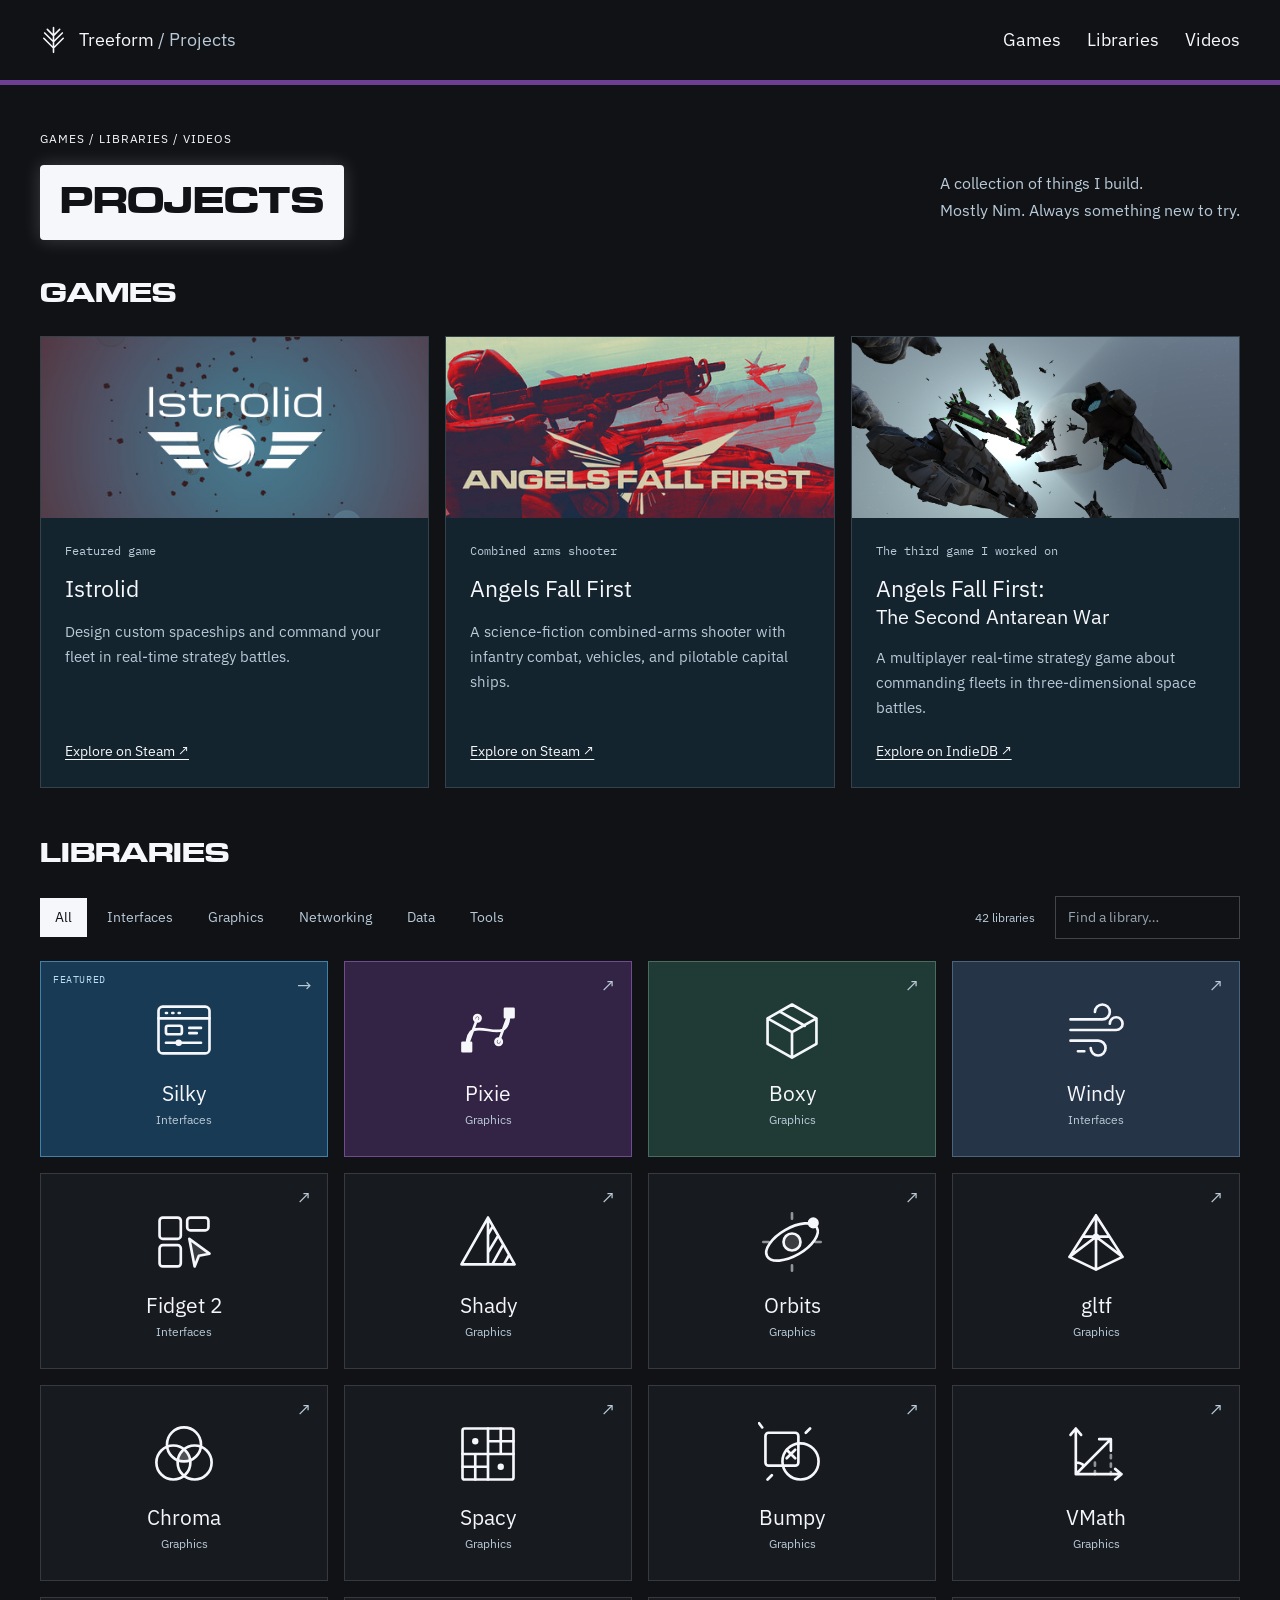
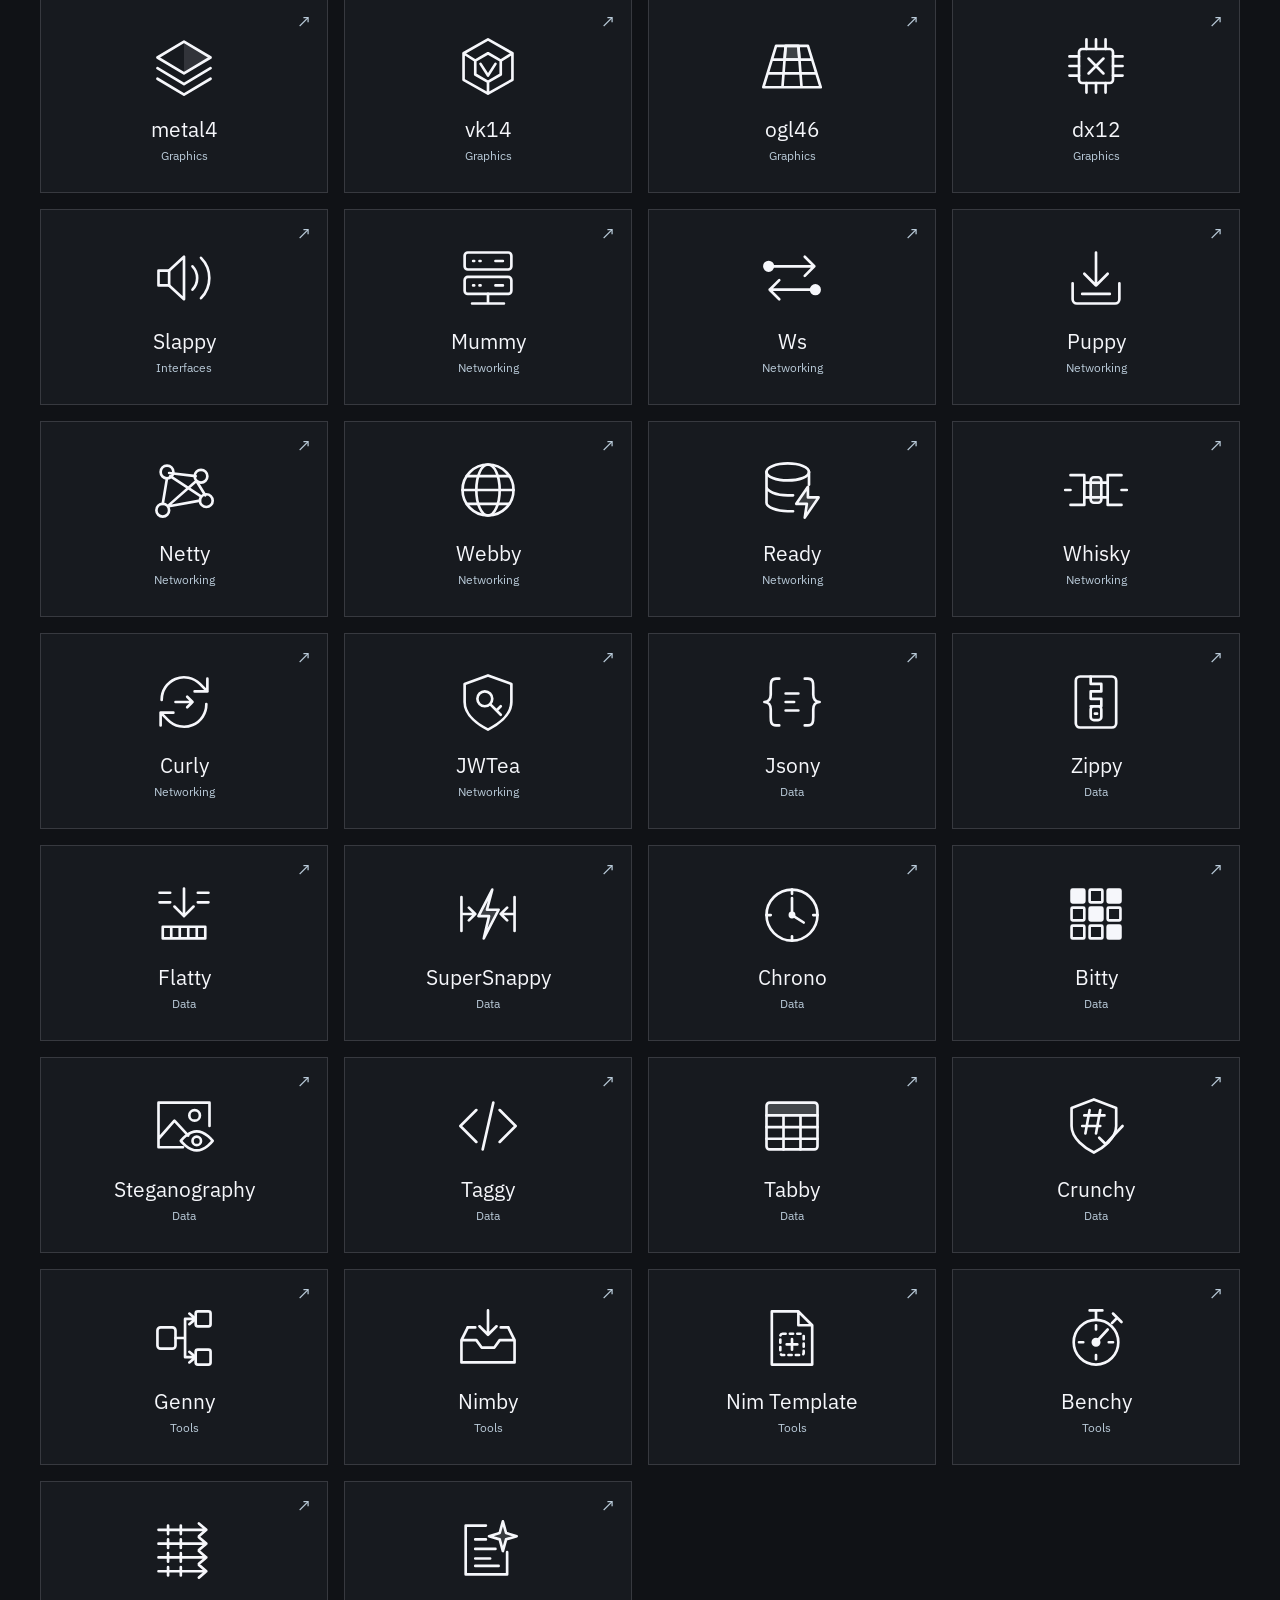
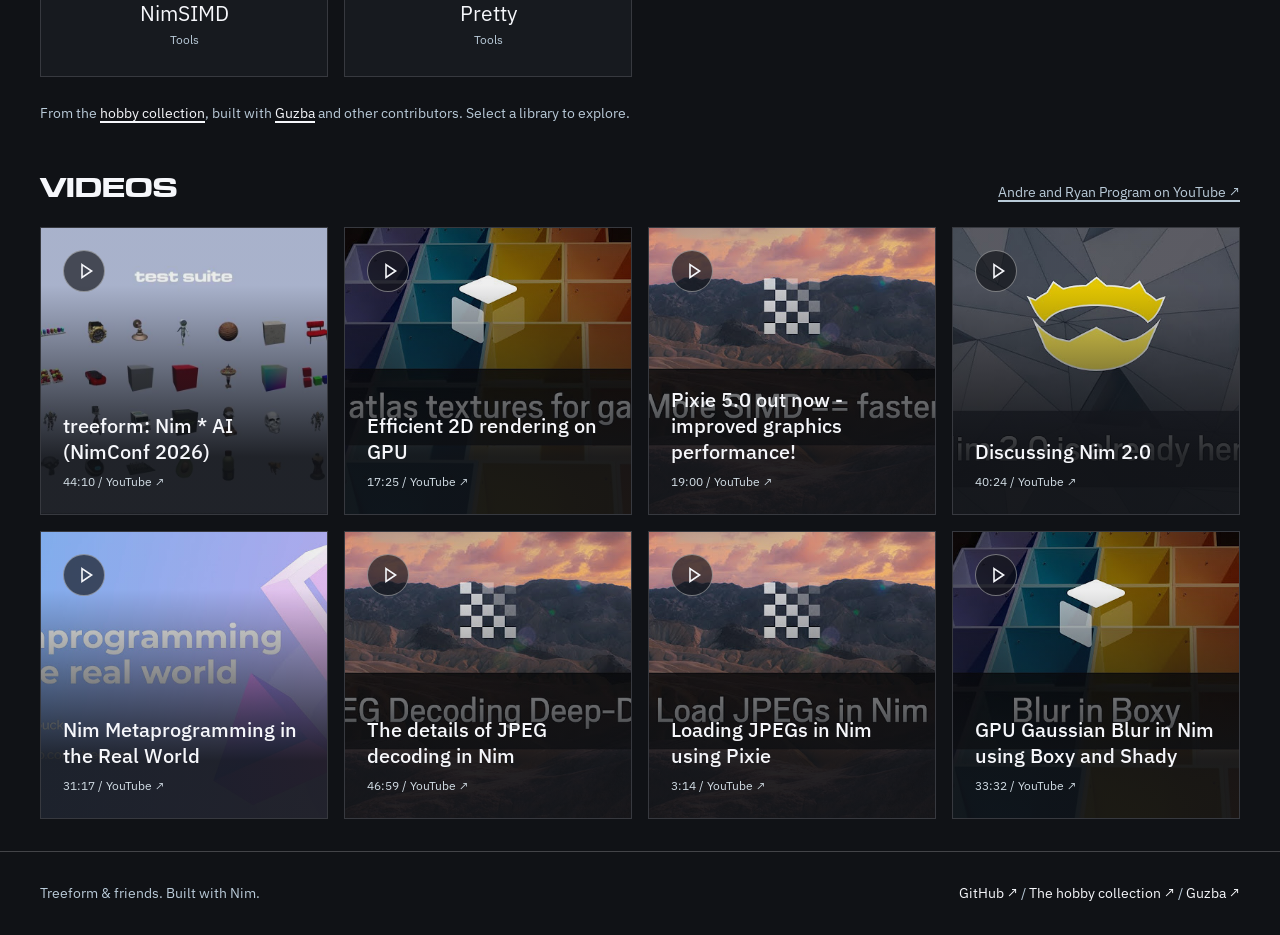
==== index.html @ 85ab0903 "move videos below all libraries" ====
<!doctype html>
<html lang="en">
<head>
  <meta charset="utf-8">
  <meta name="viewport" content="width=device-width, initial-scale=1">
  <meta name="theme-color" content="#101216">
  <title>Treeform · Projects</title>
  <meta name="description" content="Games, open-source Nim libraries, programming videos, demos, and experiments by treeform and collaborators.">
  <link rel="stylesheet" href="assets/2001.css">
  <link rel="stylesheet" href="assets/styles.css">
  <script src="assets/projects.js" defer></script>
</head>
<body>
  <a class="skip" href="#main">Skip to content</a>
  <header class="site-header">
    <div class="wrap header-inner">
      <a class="wordmark" href="./" aria-label="treeform.org home"><svg viewBox="0 0 28 34" aria-hidden="true"><path d="M14 31V3M14 12 7 5M14 19 4 9M14 26 3 15M14 12l7-7M14 19 24 9M14 26l11-11"/></svg><span>Treeform <span class="muted">/ Projects</span></span></a>
      <nav aria-label="Main navigation">
        <a href="#games">Games</a>
        <a href="#libraries">Libraries</a>
        <a href="#videos">Videos</a>
      </nav>
    </div>
  </header>
  <main id="main">
    <section class="directory" aria-labelledby="projects-title">
      <div class="wrap">
        <div class="directory-intro">
          <div>
            <p class="eyebrow">Games / Libraries / Videos</p>
            <h1 id="projects-title" class="program-label">Projects</h1>
          </div>
          <p>A collection of things I build.<br> Mostly Nim. Always something new to try.</p>
        </div>
        <section id="games" class="games" aria-labelledby="games-title">
          <h2 id="games-title" class="library-heading">Games</h2>
          <div class="games-grid">
            <article class="game">
              <a class="game-link" href="https://store.steampowered.com/app/449140/" aria-labelledby="istrolid-title" aria-describedby="istrolid-description">
                <img class="game-art" src="assets/games/istrolid.jpg" alt="" width="460" height="215" loading="eager" decoding="async">
                <div class="game-copy">
                  <p class="game-kicker">Featured game</p>
                  <h3 id="istrolid-title">Istrolid</h3>
                  <p id="istrolid-description">Design custom spaceships and command your fleet in real-time strategy battles.</p>
                  <span class="game-destination">Explore on Steam ↗</span>
                </div>
              </a>
            </article>
            <article class="game">
              <a class="game-link" href="https://store.steampowered.com/app/367270/" aria-labelledby="angels-fall-first-title" aria-describedby="angels-fall-first-description">
                <img class="game-art" src="assets/games/angels-fall-first.jpg" alt="" width="460" height="215" loading="eager" decoding="async">
                <div class="game-copy">
                  <p class="game-kicker">Combined arms shooter</p>
                  <h3 id="angels-fall-first-title">Angels Fall First</h3>
                  <p id="angels-fall-first-description">A science-fiction combined-arms shooter with infantry combat, vehicles, and pilotable capital ships.</p>
                  <span class="game-destination">Explore on Steam ↗</span>
                </div>
              </a>
            </article>
            <article class="game">
              <a class="game-link" href="https://www.indiedb.com/games/angels-fall-first-the-second-antarean-war" aria-labelledby="second-antarean-war-title" aria-describedby="second-antarean-war-description">
                <img class="game-art" src="assets/games/second-antarean-war-ships.png" alt="Spaceships maneuvering among asteroids." width="1599" height="557" loading="eager" decoding="async">
                <div class="game-copy">
                  <p class="game-kicker">The third game I worked on</p>
                  <h3 id="second-antarean-war-title">Angels Fall First: <span>The Second Antarean War</span></h3>
                  <p id="second-antarean-war-description">A multiplayer real-time strategy game about commanding fleets in three-dimensional space battles.</p>
                  <span class="game-destination">Explore on IndieDB ↗</span>
                </div>
              </a>
            </article>
          </div>
        </section>
        <section id="libraries" aria-labelledby="libraries-title">
          <h2 id="libraries-title" class="library-heading">Libraries</h2>
          <div id="catalog-tools" class="catalog-tools" hidden>
            <div class="filters" role="group" aria-label="Filter libraries by category">
              <button class="filter" data-category="all" aria-pressed="true">All</button>
              <button class="filter" data-category="interfaces" aria-pressed="false">Interfaces</button>
              <button class="filter" data-category="graphics" aria-pressed="false">Graphics</button>
              <button class="filter" data-category="networking" aria-pressed="false">Networking</button>
              <button class="filter" data-category="data" aria-pressed="false">Data</button>
              <button class="filter" data-category="tools" aria-pressed="false">Tools</button>
            </div>
            <div class="search-tools">
              <span id="project-count" class="count" role="status">42 libraries</span>
              <label class="search">
                <span class="sr-only">Search libraries</span>
                <input id="project-search" type="search" placeholder="Find a library…" autocomplete="off">
              </label>
            </div>
          </div>
          <div class="projects">
            <article class="project featured-project" data-category="interfaces" data-search="A fast immediate mode GUI with an idiomatic Nim API and atlas-based rendering. treeform silky">
              <a class="project-link" href="silky/" title="A fast immediate mode GUI with an idiomatic Nim API and atlas-based rendering." aria-describedby="silky-description">
                <span class="tile-badge">Featured</span><span class="tile-arrow" aria-hidden="true">→</span>
                <span class="project-icon"><svg viewBox="0 0 64 64" aria-hidden="true"><use href="assets/icons.svg#silky"/></svg></span>
                <h3>Silky</h3>
                <span class="project-category">Interfaces</span>
                <span id="silky-description" class="sr-only">A fast immediate mode GUI with an idiomatic Nim API and atlas-based rendering. By treeform.</span>
              </a>
            </article>
            <article class="project" data-category="graphics" data-search="A pure Nim 2D graphics library for images, paths, text, and pixel-perfect rendering. treeform pixie">
              <a class="project-link" href="https://github.com/treeform/pixie" title="A pure Nim 2D graphics library for images, paths, text, and pixel-perfect rendering." aria-describedby="pixie-description">
                <span class="tile-arrow" aria-hidden="true">↗</span>
                <span class="project-icon"><svg viewBox="0 0 64 64" aria-hidden="true"><use href="assets/icons.svg#pixie"/></svg></span>
                <h3>Pixie</h3>
                <span class="project-category">Graphics</span>
                <span id="pixie-description" class="sr-only">A pure Nim 2D graphics library for images, paths, text, and pixel-perfect rendering. By treeform.</span>
              </a>
            </article>
            <article class="project" data-category="graphics" data-search="An easy-to-use 2D GPU rendering API built on top of Pixie. treeform boxy">
              <a class="project-link" href="https://github.com/treeform/boxy" title="An easy-to-use 2D GPU rendering API built on top of Pixie." aria-describedby="boxy-description">
                <span class="tile-arrow" aria-hidden="true">↗</span>
                <span class="project-icon"><svg viewBox="0 0 64 64" aria-hidden="true"><use href="assets/icons.svg#boxy"/></svg></span>
                <h3>Boxy</h3>
                <span class="project-category">Graphics</span>
                <span id="boxy-description" class="sr-only">An easy-to-use 2D GPU rendering API built on top of Pixie. By treeform.</span>
              </a>
            </article>
            <article class="project" data-category="interfaces" data-search="Window management, input, and platform integration for native games and applications. treeform windy">
              <a class="project-link" href="https://github.com/treeform/windy" title="Window management, input, and platform integration for native games and applications." aria-describedby="windy-description">
                <span class="tile-arrow" aria-hidden="true">↗</span>
                <span class="project-icon"><svg viewBox="0 0 64 64" aria-hidden="true"><use href="assets/icons.svg#windy"/></svg></span>
                <h3>Windy</h3>
                <span class="project-category">Interfaces</span>
                <span id="windy-description" class="sr-only">Window management, input, and platform integration for native games and applications. By treeform.</span>
              </a>
            </article>
            <article class="project" data-category="interfaces" data-search="Cross-platform native interfaces that can load designs directly from Figma. treeform fidget2">
              <a class="project-link" href="https://github.com/treeform/fidget2" title="Cross-platform native interfaces that can load designs directly from Figma." aria-describedby="fidget2-description">
                <span class="tile-arrow" aria-hidden="true">↗</span>
                <span class="project-icon"><svg viewBox="0 0 64 64" aria-hidden="true"><use href="assets/icons.svg#fidget2"/></svg></span>
                <h3>Fidget 2</h3>
                <span class="project-category">Interfaces</span>
                <span id="fidget2-description" class="sr-only">Cross-platform native interfaces that can load designs directly from Figma. By treeform.</span>
              </a>
            </article>
            <article class="project" data-category="graphics" data-search="Write GPU shaders in Nim and compile them to GPU shader languages. treeform shady">
              <a class="project-link" href="https://github.com/treeform/shady" title="Write GPU shaders in Nim and compile them to GPU shader languages." aria-describedby="shady-description">
                <span class="tile-arrow" aria-hidden="true">↗</span>
                <span class="project-icon"><svg viewBox="0 0 64 64" aria-hidden="true"><use href="assets/icons.svg#shady"/></svg></span>
                <h3>Shady</h3>
                <span class="project-category">Graphics</span>
                <span id="shady-description" class="sr-only">Write GPU shaders in Nim and compile them to GPU shader languages. By treeform.</span>
              </a>
            </article>
            <article class="project" data-category="graphics" data-search="Orbital mechanics, astrometry, and spacecraft trajectory tools for Nim. treeform orbits">
              <a class="project-link" href="https://github.com/treeform/orbits" title="Orbital mechanics, astrometry, and spacecraft trajectory tools for Nim." aria-describedby="orbits-description">
                <span class="tile-arrow" aria-hidden="true">↗</span>
                <span class="project-icon"><svg viewBox="0 0 64 64" aria-hidden="true"><use href="assets/icons.svg#orbits"/></svg></span>
                <h3>Orbits</h3>
                <span class="project-category">Graphics</span>
                <span id="orbits-description" class="sr-only">Orbital mechanics, astrometry, and spacecraft trajectory tools for Nim. By treeform.</span>
              </a>
            </article>
            <article class="project" data-category="graphics" data-search="A glTF 3D asset library with a viewer for rendering and tooling experiments. treeform gltf">
              <a class="project-link" href="https://github.com/treeform/gltf" title="A glTF 3D asset library with a viewer for rendering and tooling experiments." aria-describedby="gltf-description">
                <span class="tile-arrow" aria-hidden="true">↗</span>
                <span class="project-icon"><svg viewBox="0 0 64 64" aria-hidden="true"><use href="assets/icons.svg#gltf"/></svg></span>
                <h3>gltf</h3>
                <span class="project-category">Graphics</span>
                <span id="gltf-description" class="sr-only">A glTF 3D asset library with a viewer for rendering and tooling experiments. By treeform.</span>
              </a>
            </article>
            <article class="project" data-category="graphics" data-search="Color types, conversions, and utilities for working with color. treeform chroma">
              <a class="project-link" href="https://github.com/treeform/chroma" title="Color types, conversions, and utilities for working with color." aria-describedby="chroma-description">
                <span class="tile-arrow" aria-hidden="true">↗</span>
                <span class="project-icon"><svg viewBox="0 0 64 64" aria-hidden="true"><use href="assets/icons.svg#chroma"/></svg></span>
                <h3>Chroma</h3>
                <span class="project-category">Graphics</span>
                <span id="chroma-description" class="sr-only">Color types, conversions, and utilities for working with color. By treeform.</span>
              </a>
            </article>
            <article class="project" data-category="graphics" data-search="Spatial data structures that accelerate proximity queries for games and graphics. treeform spacy">
              <a class="project-link" href="https://github.com/treeform/spacy" title="Spatial data structures that accelerate proximity queries for games and graphics." aria-describedby="spacy-description">
                <span class="tile-arrow" aria-hidden="true">↗</span>
                <span class="project-icon"><svg viewBox="0 0 64 64" aria-hidden="true"><use href="assets/icons.svg#spacy"/></svg></span>
                <h3>Spacy</h3>
                <span class="project-category">Graphics</span>
                <span id="spacy-description" class="sr-only">Spatial data structures that accelerate proximity queries for games and graphics. By treeform.</span>
              </a>
            </article>
            <article class="project" data-category="graphics" data-search="2D intersection tests for points, circles, rectangles, segments, and polygons. treeform bumpy">
              <a class="project-link" href="https://github.com/treeform/bumpy" title="2D intersection tests for points, circles, rectangles, segments, and polygons." aria-describedby="bumpy-description">
                <span class="tile-arrow" aria-hidden="true">↗</span>
                <span class="project-icon"><svg viewBox="0 0 64 64" aria-hidden="true"><use href="assets/icons.svg#bumpy"/></svg></span>
                <h3>Bumpy</h3>
                <span class="project-category">Graphics</span>
                <span id="bumpy-description" class="sr-only">2D intersection tests for points, circles, rectangles, segments, and polygons. By treeform.</span>
              </a>
            </article>
            <article class="project" data-category="graphics" data-search="GLSL-style vector and matrix mathematics for 2D and 3D graphics. treeform vmath">
              <a class="project-link" href="https://github.com/treeform/vmath" title="GLSL-style vector and matrix mathematics for 2D and 3D graphics." aria-describedby="vmath-description">
                <span class="tile-arrow" aria-hidden="true">↗</span>
                <span class="project-icon"><svg viewBox="0 0 64 64" aria-hidden="true"><use href="assets/icons.svg#vmath"/></svg></span>
                <h3>VMath</h3>
                <span class="project-category">Graphics</span>
                <span id="vmath-description" class="sr-only">GLSL-style vector and matrix mathematics for 2D and 3D graphics. By treeform.</span>
              </a>
            </article>
            <article class="project" data-category="graphics" data-search="Metal 4 bindings for Nim on macOS. treeform metal4">
              <a class="project-link" href="https://github.com/treeform/metal4" title="Metal 4 bindings for Nim on macOS." aria-describedby="metal4-description">
                <span class="tile-arrow" aria-hidden="true">↗</span>
                <span class="project-icon"><svg viewBox="0 0 64 64" aria-hidden="true"><use href="assets/icons.svg#metal4"/></svg></span>
                <h3>metal4</h3>
                <span class="project-category">Graphics</span>
                <span id="metal4-description" class="sr-only">Metal 4 bindings for Nim on macOS. By treeform.</span>
              </a>
            </article>
            <article class="project" data-category="graphics" data-search="A cross-platform Vulkan 1.4 wrapper for Nim. treeform vk14">
              <a class="project-link" href="https://github.com/treeform/vk14" title="A cross-platform Vulkan 1.4 wrapper for Nim." aria-describedby="vk14-description">
                <span class="tile-arrow" aria-hidden="true">↗</span>
                <span class="project-icon"><svg viewBox="0 0 64 64" aria-hidden="true"><use href="assets/icons.svg#vk14"/></svg></span>
                <h3>vk14</h3>
                <span class="project-category">Graphics</span>
                <span id="vk14-description" class="sr-only">A cross-platform Vulkan 1.4 wrapper for Nim. By treeform.</span>
              </a>
            </article>
            <article class="project" data-category="graphics" data-search="A cross-platform OpenGL 4.6 Direct State Access wrapper for Nim. treeform ogl46">
              <a class="project-link" href="https://github.com/treeform/ogl46" title="A cross-platform OpenGL 4.6 Direct State Access wrapper for Nim." aria-describedby="ogl46-description">
                <span class="tile-arrow" aria-hidden="true">↗</span>
                <span class="project-icon"><svg viewBox="0 0 64 64" aria-hidden="true"><use href="assets/icons.svg#ogl46"/></svg></span>
                <h3>ogl46</h3>
                <span class="project-category">Graphics</span>
                <span id="ogl46-description" class="sr-only">A cross-platform OpenGL 4.6 Direct State Access wrapper for Nim. By treeform.</span>
              </a>
            </article>
            <article class="project" data-category="graphics" data-search="A DirectX 12 wrapper for Nim on Windows. treeform dx12">
              <a class="project-link" href="https://github.com/treeform/dx12" title="A DirectX 12 wrapper for Nim on Windows." aria-describedby="dx12-description">
                <span class="tile-arrow" aria-hidden="true">↗</span>
                <span class="project-icon"><svg viewBox="0 0 64 64" aria-hidden="true"><use href="assets/icons.svg#dx12"/></svg></span>
                <h3>dx12</h3>
                <span class="project-category">Graphics</span>
                <span id="dx12-description" class="sr-only">A DirectX 12 wrapper for Nim on Windows. By treeform.</span>
              </a>
            </article>
            <article class="project" data-category="interfaces" data-search="A 3D sound API with audio loading, positional sound, and listener controls. treeform slappy">
              <a class="project-link" href="https://github.com/treeform/slappy" title="A 3D sound API with audio loading, positional sound, and listener controls." aria-describedby="slappy-description">
                <span class="tile-arrow" aria-hidden="true">↗</span>
                <span class="project-icon"><svg viewBox="0 0 64 64" aria-hidden="true"><use href="assets/icons.svg#slappy"/></svg></span>
                <h3>Slappy</h3>
                <span class="project-category">Interfaces</span>
                <span id="slappy-description" class="sr-only">A 3D sound API with audio loading, positional sound, and listener controls. By treeform.</span>
              </a>
            </article>
            <article class="project" data-category="networking" data-search="A multi-threaded HTTP and WebSocket server written entirely in Nim. guzba mummy">
              <a class="project-link" href="https://github.com/guzba/mummy" title="A multi-threaded HTTP and WebSocket server written entirely in Nim." aria-describedby="mummy-description">
                <span class="tile-arrow" aria-hidden="true">↗</span>
                <span class="project-icon"><svg viewBox="0 0 64 64" aria-hidden="true"><use href="assets/icons.svg#mummy"/></svg></span>
                <h3>Mummy</h3>
                <span class="project-category">Networking</span>
                <span id="mummy-description" class="sr-only">A multi-threaded HTTP and WebSocket server written entirely in Nim. By guzba.</span>
              </a>
            </article>
            <article class="project" data-category="networking" data-search="A WebSocket client and server library with async support. treeform ws">
              <a class="project-link" href="https://github.com/treeform/ws" title="A WebSocket client and server library with async support." aria-describedby="ws-description">
                <span class="tile-arrow" aria-hidden="true">↗</span>
                <span class="project-icon"><svg viewBox="0 0 64 64" aria-hidden="true"><use href="assets/icons.svg#ws"/></svg></span>
                <h3>Ws</h3>
                <span class="project-category">Networking</span>
                <span id="ws-description" class="sr-only">A WebSocket client and server library with async support. By treeform.</span>
              </a>
            </article>
            <article class="project" data-category="networking" data-search="Fetch resources over HTTP and HTTPS. treeform puppy">
              <a class="project-link" href="https://github.com/treeform/puppy" title="Fetch resources over HTTP and HTTPS." aria-describedby="puppy-description">
                <span class="tile-arrow" aria-hidden="true">↗</span>
                <span class="project-icon"><svg viewBox="0 0 64 64" aria-hidden="true"><use href="assets/icons.svg#puppy"/></svg></span>
                <h3>Puppy</h3>
                <span class="project-category">Networking</span>
                <span id="puppy-description" class="sr-only">Fetch resources over HTTP and HTTPS. By treeform.</span>
              </a>
            </article>
            <article class="project" data-category="networking" data-search="Reliable UDP connections for Nim applications. treeform netty">
              <a class="project-link" href="https://github.com/treeform/netty" title="Reliable UDP connections for Nim applications." aria-describedby="netty-description">
                <span class="tile-arrow" aria-hidden="true">↗</span>
                <span class="project-icon"><svg viewBox="0 0 64 64" aria-hidden="true"><use href="assets/icons.svg#netty"/></svg></span>
                <h3>Netty</h3>
                <span class="project-category">Networking</span>
                <span id="netty-description" class="sr-only">Reliable UDP connections for Nim applications. By treeform.</span>
              </a>
            </article>
            <article class="project" data-category="networking" data-search="Common HTTP types and utilities for URLs, headers, and query parameters. treeform webby">
              <a class="project-link" href="https://github.com/treeform/webby" title="Common HTTP types and utilities for URLs, headers, and query parameters." aria-describedby="webby-description">
                <span class="tile-arrow" aria-hidden="true">↗</span>
                <span class="project-icon"><svg viewBox="0 0 64 64" aria-hidden="true"><use href="assets/icons.svg#webby"/></svg></span>
                <h3>Webby</h3>
                <span class="project-category">Networking</span>
                <span id="webby-description" class="sr-only">Common HTTP types and utilities for URLs, headers, and query parameters. By treeform.</span>
              </a>
            </article>
            <article class="project" data-category="networking" data-search="A Redis client designed for multi-threaded applications. guzba ready">
              <a class="project-link" href="https://github.com/guzba/ready" title="A Redis client designed for multi-threaded applications." aria-describedby="ready-description">
                <span class="tile-arrow" aria-hidden="true">↗</span>
                <span class="project-icon"><svg viewBox="0 0 64 64" aria-hidden="true"><use href="assets/icons.svg#ready"/></svg></span>
                <h3>Ready</h3>
                <span class="project-category">Networking</span>
                <span id="ready-description" class="sr-only">A Redis client designed for multi-threaded applications. By guzba.</span>
              </a>
            </article>
            <article class="project" data-category="networking" data-search="A blocking WebSocket client for straightforward synchronous code. guzba whisky">
              <a class="project-link" href="https://github.com/guzba/whisky" title="A blocking WebSocket client for straightforward synchronous code." aria-describedby="whisky-description">
                <span class="tile-arrow" aria-hidden="true">↗</span>
                <span class="project-icon"><svg viewBox="0 0 64 64" aria-hidden="true"><use href="assets/icons.svg#whisky"/></svg></span>
                <h3>Whisky</h3>
                <span class="project-category">Networking</span>
                <span id="whisky-description" class="sr-only">A blocking WebSocket client for straightforward synchronous code. By guzba.</span>
              </a>
            </article>
            <article class="project" data-category="networking" data-search="Pool and reuse libcurl handles for efficient HTTP requests. guzba curly">
              <a class="project-link" href="https://github.com/guzba/curly" title="Pool and reuse libcurl handles for efficient HTTP requests." aria-describedby="curly-description">
                <span class="tile-arrow" aria-hidden="true">↗</span>
                <span class="project-icon"><svg viewBox="0 0 64 64" aria-hidden="true"><use href="assets/icons.svg#curly"/></svg></span>
                <h3>Curly</h3>
                <span class="project-category">Networking</span>
                <span id="curly-description" class="sr-only">Pool and reuse libcurl handles for efficient HTTP requests. By guzba.</span>
              </a>
            </article>
            <article class="project" data-category="networking" data-search="Create JSON Web Tokens in pure Nim without an OpenSSL dependency. guzba jwtea">
              <a class="project-link" href="https://github.com/guzba/jwtea" title="Create JSON Web Tokens in pure Nim without an OpenSSL dependency." aria-describedby="jwtea-description">
                <span class="tile-arrow" aria-hidden="true">↗</span>
                <span class="project-icon"><svg viewBox="0 0 64 64" aria-hidden="true"><use href="assets/icons.svg#jwtea"/></svg></span>
                <h3>JWTea</h3>
                <span class="project-category">Networking</span>
                <span id="jwtea-description" class="sr-only">Create JSON Web Tokens in pure Nim without an OpenSSL dependency. By guzba.</span>
              </a>
            </article>
            <article class="project" data-category="data" data-search="Parse JSON directly into objects and serialize them with customizable hooks. treeform jsony">
              <a class="project-link" href="https://github.com/treeform/jsony" title="Parse JSON directly into objects and serialize them with customizable hooks." aria-describedby="jsony-description">
                <span class="tile-arrow" aria-hidden="true">↗</span>
                <span class="project-icon"><svg viewBox="0 0 64 64" aria-hidden="true"><use href="assets/icons.svg#jsony"/></svg></span>
                <h3>Jsony</h3>
                <span class="project-category">Data</span>
                <span id="jsony-description" class="sr-only">Parse JSON directly into objects and serialize them with customizable hooks. By treeform.</span>
              </a>
            </article>
            <article class="project" data-category="data" data-search="DEFLATE, ZLIB, and GZIP compression with ZIP and tar archive support. guzba zippy">
              <a class="project-link" href="https://github.com/guzba/zippy" title="DEFLATE, ZLIB, and GZIP compression with ZIP and tar archive support." aria-describedby="zippy-description">
                <span class="tile-arrow" aria-hidden="true">↗</span>
                <span class="project-icon"><svg viewBox="0 0 64 64" aria-hidden="true"><use href="assets/icons.svg#zippy"/></svg></span>
                <h3>Zippy</h3>
                <span class="project-category">Data</span>
                <span id="zippy-description" class="sr-only">DEFLATE, ZLIB, and GZIP compression with ZIP and tar archive support. By guzba.</span>
              </a>
            </article>
            <article class="project" data-category="data" data-search="Fast serialization and utilities for working with flat binary data. treeform flatty">
              <a class="project-link" href="https://github.com/treeform/flatty" title="Fast serialization and utilities for working with flat binary data." aria-describedby="flatty-description">
                <span class="tile-arrow" aria-hidden="true">↗</span>
                <span class="project-icon"><svg viewBox="0 0 64 64" aria-hidden="true"><use href="assets/icons.svg#flatty"/></svg></span>
                <h3>Flatty</h3>
                <span class="project-category">Data</span>
                <span id="flatty-description" class="sr-only">Fast serialization and utilities for working with flat binary data. By treeform.</span>
              </a>
            </article>
            <article class="project" data-category="data" data-search="A small, dependency-free implementation of Snappy compression in pure Nim. guzba supersnappy">
              <a class="project-link" href="https://github.com/guzba/supersnappy" title="A small, dependency-free implementation of Snappy compression in pure Nim." aria-describedby="supersnappy-description">
                <span class="tile-arrow" aria-hidden="true">↗</span>
                <span class="project-icon"><svg viewBox="0 0 64 64" aria-hidden="true"><use href="assets/icons.svg#supersnappy"/></svg></span>
                <h3>SuperSnappy</h3>
                <span class="project-category">Data</span>
                <span id="supersnappy-description" class="sr-only">A small, dependency-free implementation of Snappy compression in pure Nim. By guzba.</span>
              </a>
            </article>
            <article class="project" data-category="data" data-search="Timestamps, calendars, and time zones for Nim. treeform chrono">
              <a class="project-link" href="https://github.com/treeform/chrono" title="Timestamps, calendars, and time zones for Nim." aria-describedby="chrono-description">
                <span class="tile-arrow" aria-hidden="true">↗</span>
                <span class="project-icon"><svg viewBox="0 0 64 64" aria-hidden="true"><use href="assets/icons.svg#chrono"/></svg></span>
                <h3>Chrono</h3>
                <span class="project-category">Data</span>
                <span id="chrono-description" class="sr-only">Timestamps, calendars, and time zones for Nim. By treeform.</span>
              </a>
            </article>
            <article class="project" data-category="data" data-search="Compact one- and two-dimensional bit arrays and operations. treeform bitty">
              <a class="project-link" href="https://github.com/treeform/bitty" title="Compact one- and two-dimensional bit arrays and operations." aria-describedby="bitty-description">
                <span class="tile-arrow" aria-hidden="true">↗</span>
                <span class="project-icon"><svg viewBox="0 0 64 64" aria-hidden="true"><use href="assets/icons.svg#bitty"/></svg></span>
                <h3>Bitty</h3>
                <span class="project-category">Data</span>
                <span id="bitty-description" class="sr-only">Compact one- and two-dimensional bit arrays and operations. By treeform.</span>
              </a>
            </article>
            <article class="project" data-category="data" data-search="Encode and decode hidden data inside images. treeform steganography">
              <a class="project-link" href="https://github.com/treeform/steganography" title="Encode and decode hidden data inside images." aria-describedby="steganography-description">
                <span class="tile-arrow" aria-hidden="true">↗</span>
                <span class="project-icon"><svg viewBox="0 0 64 64" aria-hidden="true"><use href="assets/icons.svg#steganography"/></svg></span>
                <h3>Steganography</h3>
                <span class="project-category">Data</span>
                <span id="steganography-description" class="sr-only">Encode and decode hidden data inside images. By treeform.</span>
              </a>
            </article>
            <article class="project" data-category="data" data-search="Parse and serialize HTML and XML, and generate static HTML and CSS. treeform taggy">
              <a class="project-link" href="https://github.com/treeform/taggy" title="Parse and serialize HTML and XML, and generate static HTML and CSS." aria-describedby="taggy-description">
                <span class="tile-arrow" aria-hidden="true">↗</span>
                <span class="project-icon"><svg viewBox="0 0 64 64" aria-hidden="true"><use href="assets/icons.svg#taggy"/></svg></span>
                <h3>Taggy</h3>
                <span class="project-category">Data</span>
                <span id="taggy-description" class="sr-only">Parse and serialize HTML and XML, and generate static HTML and CSS. By treeform.</span>
              </a>
            </article>
            <article class="project" data-category="data" data-search="Parse CSV and TSV directly into Nim objects with customizable hooks. treeform tabby">
              <a class="project-link" href="https://github.com/treeform/tabby" title="Parse CSV and TSV directly into Nim objects with customizable hooks." aria-describedby="tabby-description">
                <span class="tile-arrow" aria-hidden="true">↗</span>
                <span class="project-icon"><svg viewBox="0 0 64 64" aria-hidden="true"><use href="assets/icons.svg#tabby"/></svg></span>
                <h3>Tabby</h3>
                <span class="project-category">Data</span>
                <span id="tabby-description" class="sr-only">Parse CSV and TSV directly into Nim objects with customizable hooks. By treeform.</span>
              </a>
            </article>
            <article class="project" data-category="data" data-search="Pure Nim hashes and integrity checks, including SHA-256, CRC, and Adler-32. guzba crunchy">
              <a class="project-link" href="https://github.com/guzba/crunchy" title="Pure Nim hashes and integrity checks, including SHA-256, CRC, and Adler-32." aria-describedby="crunchy-description">
                <span class="tile-arrow" aria-hidden="true">↗</span>
                <span class="project-icon"><svg viewBox="0 0 64 64" aria-hidden="true"><use href="assets/icons.svg#crunchy"/></svg></span>
                <h3>Crunchy</h3>
                <span class="project-category">Data</span>
                <span id="crunchy-description" class="sr-only">Pure Nim hashes and integrity checks, including SHA-256, CRC, and Adler-32. By guzba.</span>
              </a>
            </article>
            <article class="project" data-category="tools" data-search="Generate bindings that make Nim libraries available to other languages. treeform genny">
              <a class="project-link" href="https://github.com/treeform/genny" title="Generate bindings that make Nim libraries available to other languages." aria-describedby="genny-description">
                <span class="tile-arrow" aria-hidden="true">↗</span>
                <span class="project-icon"><svg viewBox="0 0 64 64" aria-hidden="true"><use href="assets/icons.svg#genny"/></svg></span>
                <h3>Genny</h3>
                <span class="project-category">Tools</span>
                <span id="genny-description" class="sr-only">Generate bindings that make Nim libraries available to other languages. By treeform.</span>
              </a>
            </article>
            <article class="project" data-category="tools" data-search="An unofficial Nim package manager and installer with workspace and lockfile support. treeform nimby">
              <a class="project-link" href="https://github.com/treeform/nimby" title="An unofficial Nim package manager and installer with workspace and lockfile support." aria-describedby="nimby-description">
                <span class="tile-arrow" aria-hidden="true">↗</span>
                <span class="project-icon"><svg viewBox="0 0 64 64" aria-hidden="true"><use href="assets/icons.svg#nimby"/></svg></span>
                <h3>Nimby</h3>
                <span class="project-category">Tools</span>
                <span id="nimby-description" class="sr-only">An unofficial Nim package manager and installer with workspace and lockfile support. By treeform.</span>
              </a>
            </article>
            <article class="project" data-category="tools" data-search="A starting point for a new Nim library or project. treeform nimtemplate">
              <a class="project-link" href="https://github.com/treeform/nimtemplate" title="A starting point for a new Nim library or project." aria-describedby="nimtemplate-description">
                <span class="tile-arrow" aria-hidden="true">↗</span>
                <span class="project-icon"><svg viewBox="0 0 64 64" aria-hidden="true"><use href="assets/icons.svg#nimtemplate"/></svg></span>
                <h3>Nim Template</h3>
                <span class="project-category">Tools</span>
                <span id="nimtemplate-description" class="sr-only">A starting point for a new Nim library or project. By treeform.</span>
              </a>
            </article>
            <article class="project" data-category="tools" data-search="Simple benchmarking tools to measure the performance of your code. treeform benchy">
              <a class="project-link" href="https://github.com/treeform/benchy" title="Simple benchmarking tools to measure the performance of your code." aria-describedby="benchy-description">
                <span class="tile-arrow" aria-hidden="true">↗</span>
                <span class="project-icon"><svg viewBox="0 0 64 64" aria-hidden="true"><use href="assets/icons.svg#benchy"/></svg></span>
                <h3>Benchy</h3>
                <span class="project-category">Tools</span>
                <span id="benchy-description" class="sr-only">Simple benchmarking tools to measure the performance of your code. By treeform.</span>
              </a>
            </article>
            <article class="project" data-category="tools" data-search="Convenient bindings for SIMD instructions. guzba nimsimd">
              <a class="project-link" href="https://github.com/guzba/nimsimd" title="Convenient bindings for SIMD instructions." aria-describedby="nimsimd-description">
                <span class="tile-arrow" aria-hidden="true">↗</span>
                <span class="project-icon"><svg viewBox="0 0 64 64" aria-hidden="true"><use href="assets/icons.svg#nimsimd"/></svg></span>
                <h3>NimSIMD</h3>
                <span class="project-category">Tools</span>
                <span id="nimsimd-description" class="sr-only">Convenient bindings for SIMD instructions. By guzba.</span>
              </a>
            </article>
            <article class="project" data-category="tools" data-search="Print Nim objects with readable formatting and syntax highlighting. treeform pretty">
              <a class="project-link" href="https://github.com/treeform/pretty" title="Print Nim objects with readable formatting and syntax highlighting." aria-describedby="pretty-description">
                <span class="tile-arrow" aria-hidden="true">↗</span>
                <span class="project-icon"><svg viewBox="0 0 64 64" aria-hidden="true"><use href="assets/icons.svg#pretty"/></svg></span>
                <h3>Pretty</h3>
                <span class="project-category">Tools</span>
                <span id="pretty-description" class="sr-only">Print Nim objects with readable formatting and syntax highlighting. By treeform.</span>
              </a>
            </article>
          </div>
          <div id="empty-state" class="empty" hidden>
            <p>No libraries match this search.</p>
            <button id="clear-search">Clear search and filters</button>
          </div>
          <p class="catalog-note">From the <a href="https://github.com/treeform/hobby">hobby collection</a>,
            built with <a href="https://github.com/guzba">Guzba</a> and other contributors.
            Select a library to explore.</p>
        </section>
        <section id="videos" class="videos" aria-labelledby="videos-title">
          <div class="video-heading">
            <h2 id="videos-title">Videos</h2>
            <a href="https://www.youtube.com/channel/UC1r0r_fciKYgF5cqC6rwdgw">Andre and Ryan Program on YouTube ↗</a>
          </div>
          <div class="video-grid">
            <a class="video-card" href="https://www.youtube.com/watch?v=l--1YU1AOco">
              <img src="assets/videos/l--1YU1AOco.jpg" alt="" width="1280" height="720" loading="lazy" decoding="async">
              <span class="video-play" aria-hidden="true"><svg viewBox="0 0 20 20" fill="currentColor"><path d="M5 2 17 10 5 18Z"/></svg></span>
              <h3>treeform: Nim * AI (NimConf 2026)</h3>
              <span class="video-meta">44:10 / YouTube ↗</span>
            </a>
            <a class="video-card" href="https://www.youtube.com/watch?v=UFbffBIzEDc">
              <img src="assets/videos/UFbffBIzEDc.jpg" alt="" width="720" height="404" loading="lazy" decoding="async">
              <span class="video-play" aria-hidden="true"><svg viewBox="0 0 20 20" fill="currentColor"><path d="M5 2 17 10 5 18Z"/></svg></span>
              <h3>Efficient 2D rendering on GPU</h3>
              <span class="video-meta">17:25 / YouTube ↗</span>
            </a>
            <a class="video-card" href="https://www.youtube.com/watch?v=Did21OYIrGI">
              <img src="assets/videos/Did21OYIrGI.jpg" alt="" width="720" height="404" loading="lazy" decoding="async">
              <span class="video-play" aria-hidden="true"><svg viewBox="0 0 20 20" fill="currentColor"><path d="M5 2 17 10 5 18Z"/></svg></span>
              <h3>Pixie 5.0 out now - improved graphics performance!</h3>
              <span class="video-meta">19:00 / YouTube ↗</span>
            </a>
            <a class="video-card" href="https://www.youtube.com/watch?v=nyhkhB23tOQ">
              <img src="assets/videos/nyhkhB23tOQ.jpg" alt="" width="720" height="404" loading="lazy" decoding="async">
              <span class="video-play" aria-hidden="true"><svg viewBox="0 0 20 20" fill="currentColor"><path d="M5 2 17 10 5 18Z"/></svg></span>
              <h3>Discussing Nim 2.0</h3>
              <span class="video-meta">40:24 / YouTube ↗</span>
            </a>
            <a class="video-card" href="https://www.youtube.com/watch?v=yu6SC2vd3qM">
              <img src="assets/videos/yu6SC2vd3qM.jpg" alt="" width="720" height="404" loading="lazy" decoding="async">
              <span class="video-play" aria-hidden="true"><svg viewBox="0 0 20 20" fill="currentColor"><path d="M5 2 17 10 5 18Z"/></svg></span>
              <h3>Nim Metaprogramming in the Real World</h3>
              <span class="video-meta">31:17 / YouTube ↗</span>
            </a>
            <a class="video-card" href="https://www.youtube.com/watch?v=vYwD7OynFcg">
              <img src="assets/videos/vYwD7OynFcg.jpg" alt="" width="720" height="404" loading="lazy" decoding="async">
              <span class="video-play" aria-hidden="true"><svg viewBox="0 0 20 20" fill="currentColor"><path d="M5 2 17 10 5 18Z"/></svg></span>
              <h3>The details of JPEG decoding in Nim</h3>
              <span class="video-meta">46:59 / YouTube ↗</span>
            </a>
            <a class="video-card" href="https://www.youtube.com/watch?v=bqB8oPeSx_o">
              <img src="assets/videos/bqB8oPeSx_o.jpg" alt="" width="720" height="404" loading="lazy" decoding="async">
              <span class="video-play" aria-hidden="true"><svg viewBox="0 0 20 20" fill="currentColor"><path d="M5 2 17 10 5 18Z"/></svg></span>
              <h3>Loading JPEGs in Nim using Pixie</h3>
              <span class="video-meta">3:14 / YouTube ↗</span>
            </a>
            <a class="video-card" href="https://www.youtube.com/watch?v=oUB0BGsNY5g">
              <img src="assets/videos/oUB0BGsNY5g.jpg" alt="" width="720" height="404" loading="lazy" decoding="async">
              <span class="video-play" aria-hidden="true"><svg viewBox="0 0 20 20" fill="currentColor"><path d="M5 2 17 10 5 18Z"/></svg></span>
              <h3>GPU Gaussian Blur in Nim using Boxy and Shady</h3>
              <span class="video-meta">33:32 / YouTube ↗</span>
            </a>
          </div>
        </section>
      </div>
    </section>
  </main>
  <footer class="site-footer">
    <div class="wrap footer-inner">
      <p>Treeform &amp; friends. Built with Nim.</p>
      <p><a href="https://github.com/treeform">GitHub ↗</a>
        <span aria-hidden="true"> / </span><a href="https://github.com/treeform/hobby">The hobby collection ↗</a>
        <span aria-hidden="true"> / </span><a href="https://github.com/guzba">Guzba ↗</a></p>
    </div>
  </footer>
</body>
</html>
---- assets/2001.css ----
@import url("fonts.css");

@font-face {
  font-family: "Microgramma";
  src: url("fonts/microgramma-webfont.ttf") format("truetype");
  font-weight: 400;
  font-style: normal;
  font-display: swap;
}

:root {
  --black: #101216;
  --blackish: #171a1f;
  --white: #f6f7fb;
  --muted: #9eb3c5;
  --cyan: #72d8ff;
  --blue: #2478ad;
  --bright-blue: #2d96d8;
  --navy: #11304e;
  --purple: #6c3f92;
  --violet: #352079;
  --magenta: #8f2d6d;
  --red: #c51b46;
  --rust: #af3327;
  --green: #398f68;
  --button-blue: #76b8ca;
  --button-green: #3f7f39;
  --button-mint: #73b99f;
  --button-slate: #7891b0;
  --button-olive: #4f5528;
  --border: rgba(246, 247, 251, 0.22);
  --shadow: rgba(0, 0, 0, 0.42);
  --width: 920px;
}

* {
  box-sizing: border-box;
}

html {
  background: var(--black);
}

body {
  margin: 0;
  color: var(--white);
  font-family: "IBM Plex Sans", Arial, sans-serif;
  font-size: 18px;
  line-height: 1.65;
  font-variant-numeric: tabular-nums;
  background: var(--black);
}

body > header,
main,
body > footer {
  width: 100%;
}

body > header {
  min-height: 100vh;
  padding: 96px max(24px, calc((100vw - var(--width)) / 2));
  display: flex;
  flex-direction: column;
  justify-content: center;
  background: var(--blue);
}

main {
  padding: 0;
}

body > footer {
  min-height: 70vh;
  padding: 96px max(24px, calc((100vw - var(--width)) / 2));
  display: flex;
  flex-direction: column;
  justify-content: center;
  color: var(--white);
  background: var(--black);
}

main > section {
  min-height: 100vh;
  padding: 96px max(24px, calc((100vw - var(--width)) / 2));
  display: flex;
  flex-direction: column;
  justify-content: center;
  background: var(--black);
}

main > section:nth-of-type(1),
main > section:nth-of-type(8) {
  background: var(--purple);
}

main > section:nth-of-type(3),
main > section:nth-of-type(4),
main > section:nth-of-type(5),
main > section:nth-of-type(7) {
  background: var(--blue);
}

main > section:nth-of-type(6) {
  background: var(--red);
}

footer > small:first-child {
  display: block;
  margin-bottom: 10px;
  color: var(--white);
  font-size: 0.76rem;
  font-weight: 600;
  text-transform: uppercase;
}

h1,
h2,
h3,
h4 {
  display: flex;
  width: min(100%, var(--head-width));
  max-width: 100%;
  min-height: auto;
  margin: 0 0 72px;
  padding: 0;
  flex-direction: column;
  align-items: center;
  justify-content: center;
  color: var(--white);
  font-family: "Microgramma", "IBM Plex Sans", Arial, sans-serif;
  font-weight: 400;
  line-height: 0.95;
  text-align: center;
  text-transform: uppercase;
  overflow-wrap: anywhere;
  background: transparent;
  box-shadow: none;
}

h1 {
  --head-width: 640px;
  --label-size: 1.5rem;
  font-size: clamp(5rem, 13vw, 8.25rem);
}

h2 {
  --head-width: 760px;
  --label-size: 1em;
  width: min(100%, var(--head-width));
  margin-bottom: 58px;
  padding: 14px 34px 16px;
  flex-direction: row;
  gap: 0.52em;
  justify-content: flex-start;
  color: var(--black);
  font-size: clamp(1.9rem, 6.3vw, 3.9rem);
  line-height: 1;
  white-space: nowrap;
  background: var(--white);
  border-radius: 6px;
  box-shadow: 0 0 18px rgba(255, 255, 255, 0.48);
}

h3 {
  --head-width: 390px;
  --label-size: 0.92rem;
  font-size: clamp(3.25rem, 9vw, 4.9rem);
}

h4 {
  --head-width: 300px;
  --label-size: 0.74rem;
  font-size: clamp(2.55rem, 7vw, 3.75rem);
}

h1 small,
h2 small,
h3 small,
h4 small {
  display: block;
  margin: 0 0 0.16em;
  color: var(--white);
  font-size: var(--label-size);
  font-weight: 500;
  line-height: 1;
  text-transform: uppercase;
  white-space: nowrap;
}

h2 small {
  margin: 0;
  color: currentColor;
  font-size: 1em;
}

main > section:nth-of-type(1) h2,
main > section:nth-of-type(8) h2 {
  color: var(--purple);
}

main > section:nth-of-type(3) h2,
main > section:nth-of-type(4) h2,
main > section:nth-of-type(5) h2,
main > section:nth-of-type(7) h2 {
  color: var(--blue);
}

main > section:nth-of-type(6) h2 {
  color: var(--red);
}

p {
  max-width: 36em;
  margin: 0 0 22px;
}

a {
  color: var(--white);
  font-weight: 600;
  text-decoration: underline;
  text-decoration-thickness: 2px;
  text-underline-offset: 0.18em;
}

a:hover {
  color: var(--white);
  background: rgba(255, 255, 255, 0.18);
}

b,
strong {
  color: var(--white);
  font-weight: 700;
  background: transparent;
  text-decoration: underline;
  text-decoration-thickness: 2px;
  text-underline-offset: 0.18em;
}

i,
em {
  color: var(--white);
  font-style: italic;
}

mark {
  display: inline-block;
  margin-top: 8px;
  padding: 18px 24px;
  color: var(--white);
  font-size: clamp(1.4rem, 6vw, 3rem);
  font-weight: 700;
  line-height: 1;
  text-transform: uppercase;
  background: var(--black);
  border: 2px solid var(--white);
  box-shadow: none;
}

small {
  color: var(--white);
}

ul,
ol {
  max-width: 36em;
  margin: 0 0 24px;
  padding-left: 1.35em;
}

li {
  margin-bottom: 8px;
}

blockquote {
  max-width: 36em;
  margin: 28px 0;
  padding: 20px 24px;
  color: var(--white);
  background: rgba(128, 128, 128, 0.2);
  border-left: 8px solid var(--white);
}

blockquote p {
  margin: 0;
}

code,
kbd,
samp,
pre {
  font-family: "IBM Plex Mono", "IBM Plex Sans", monospace;
}

samp {
  display: block;
  max-width: 36em;
  line-height: 1.45;
}

code {
  color: var(--white);
  background: rgba(0, 0, 0, 0.26);
  padding: 0.1em 0.28em;
}

pre {
  max-width: 100%;
  margin: 28px 0 0;
  padding: 22px;
  overflow-x: auto;
  color: var(--white);
  background: rgba(0, 0, 0, 0.28);
  border: 1px solid var(--border);
  box-shadow: none;
}

pre code {
  padding: 0;
  background: transparent;
}

menu {
  display: grid;
  grid-template-columns: repeat(4, minmax(0, 1fr));
  gap: 22px;
  margin: 30px 0 0;
  padding: 0;
  list-style: none;
}

menu li {
  min-height: 150px;
  margin: 0;
  padding: 24px;
  display: grid;
  place-content: center;
  color: var(--white);
  background: var(--red);
  box-shadow: none;
  border: 0;
}

menu li:nth-child(2) {
  background: var(--red);
}

menu li:nth-child(3) {
  background: var(--red);
}

menu li:nth-child(4) {
  background: var(--red);
}

menu li:nth-child(5) {
  background: var(--red);
}

menu li:nth-child(6) {
  background: var(--red);
}

menu li:nth-child(7) {
  background: var(--red);
}

menu li:nth-child(8) {
  background: var(--red);
}

menu small {
  display: block;
  margin-bottom: 8px;
  color: rgba(255, 255, 255, 0.62);
  font-size: 0.72rem;
  font-weight: 600;
}

menu b {
  display: block;
  padding: 0;
  color: var(--white);
  font-size: 2.4rem;
  line-height: 1;
  text-align: left;
  background: transparent;
}

nav {
  width: min(460px, 100%);
  margin-top: 28px;
  padding: 0;
  background: transparent;
  border: 0;
  box-shadow: none;
}

nav a {
  display: flex;
  margin: 0 0 10px;
  min-height: 78px;
  padding: 17px 28px;
  align-items: center;
  justify-content: flex-start;
  color: var(--white);
  font-size: clamp(1.15rem, 4.5vw, 1.55rem);
  font-weight: 600;
  line-height: 1.05;
  text-align: left;
  text-transform: uppercase;
  text-decoration: none;
  background: var(--button-blue);
  border: 2px solid rgba(0, 0, 0, 0.42);
  text-shadow: 0 0 5px rgba(255, 255, 255, 0.45);
  box-shadow:
    inset 0 0 7px rgba(255, 255, 255, 0.07),
    0 0 7px rgba(255, 255, 255, 0.06);
}

nav a:nth-child(2) {
  background: var(--button-green);
}

nav a:nth-child(3) {
  background: var(--button-slate);
}

nav a:last-child {
  margin-bottom: 0;
}

nav a:hover {
  color: var(--white);
  filter: brightness(1.1);
}

form {
  max-width: 760px;
  margin-top: 28px;
  padding: 28px;
  color: var(--white);
  background: rgba(0, 0, 0, 0.18);
  border: 0;
  box-shadow: none;
}

fieldset {
  margin: 0 0 24px;
  padding: 20px;
  border: 0;
  background: rgba(0, 0, 0, 0.22);
}

legend {
  padding: 0;
  color: var(--white);
  font-size: 0.86rem;
  font-weight: 700;
  text-transform: uppercase;
}

label {
  display: block;
  margin: 0 0 16px;
  color: var(--white);
  font-weight: 600;
}

label:has(+ input),
label:has(+ select),
label:has(+ textarea) {
  margin-bottom: 6px;
}

input,
select,
textarea,
button {
  width: 100%;
  font: inherit;
}

input,
select,
textarea {
  margin: 0 0 18px;
  padding: 12px 13px;
  color: var(--black);
  background: var(--white);
  border: 0;
  border-radius: 0;
  appearance: none;
}

input:focus,
select:focus,
textarea:focus {
  outline: 3px solid var(--black);
  outline-offset: 2px;
}

select {
  padding-right: 42px;
  background-image:
    linear-gradient(45deg, transparent 50%, var(--black) 50%),
    linear-gradient(135deg, var(--black) 50%, transparent 50%);
  background-position:
    calc(100% - 24px) 50%,
    calc(100% - 16px) 50%;
  background-repeat: no-repeat;
  background-size: 8px 8px;
}

input[type="checkbox"],
input[type="radio"] {
  width: 1.25em;
  height: 1.25em;
  margin: 0 14px 0 0;
  padding: 0;
  background: transparent;
  border: 2px solid var(--white);
  appearance: none;
  vertical-align: -0.12em;
}

input[type="radio"] {
  border-radius: 50%;
}

input[type="checkbox"]:checked {
  background: var(--white);
}

input[type="radio"]:checked {
  background: var(--white);
}

input[type="range"] {
  height: 22px;
  padding: 0;
  background: transparent;
  appearance: none;
}

input[type="range"]::-webkit-slider-runnable-track {
  height: 3px;
  background: var(--white);
}

input[type="range"]::-webkit-slider-thumb {
  width: 22px;
  height: 22px;
  margin-top: -9px;
  background: var(--white);
  border: 0;
  border-radius: 0;
  appearance: none;
}

input[type="range"]::-moz-range-track {
  height: 3px;
  background: var(--white);
}

input[type="range"]::-moz-range-thumb {
  width: 22px;
  height: 22px;
  background: var(--white);
  border: 0;
  border-radius: 0;
}

button {
  width: auto;
  margin: 0 12px 12px 0;
  padding: 16px 24px;
  color: transparent;
  font-weight: 600;
  line-height: 1.05;
  text-transform: uppercase;
  background:
    linear-gradient(var(--blue), var(--blue)) text,
    var(--white);
  -webkit-background-clip: text, border-box;
  background-clip: text, border-box;
  border: 0;
  border-radius: 0;
  cursor: pointer;
  text-shadow: none;
  box-shadow: none;
}

button:nth-of-type(2n) {
  background:
    linear-gradient(var(--blue), var(--blue)) text,
    rgba(255, 255, 255, 0.82);
  -webkit-background-clip: text, border-box;
  background-clip: text, border-box;
}

button:nth-of-type(3n) {
  background:
    linear-gradient(var(--blue), var(--blue)) text,
    rgba(255, 255, 255, 0.68);
  -webkit-background-clip: text, border-box;
  background-clip: text, border-box;
}

button:hover {
  color: transparent;
  filter: brightness(0.92);
}

table {
  width: min(100%, 860px);
  margin-top: 42px;
  color: var(--white);
  font-family: "IBM Plex Mono", "IBM Plex Sans", monospace;
  font-size: 1rem;
  line-height: 1.45;
  border-collapse: collapse;
  background: transparent;
  box-shadow: none;
}

svg {
  width: min(100%, 1100px);
  height: auto;
  margin-top: 32px;
  color: var(--white);
}

svg path,
svg circle {
  fill: none;
  stroke: currentColor;
  stroke-width: 1.6;
  vector-effect: non-scaling-stroke;
}

svg g:nth-of-type(3) circle {
  fill: currentColor;
  stroke: none;
}

svg text {
  fill: currentColor;
  font-family: "IBM Plex Mono", "IBM Plex Sans", monospace;
  font-size: 24px;
}

caption {
  padding: 0 0 24px;
  color: var(--white);
  font-size: 0.86rem;
  font-weight: 400;
  text-align: center;
  text-transform: uppercase;
}

th,
td {
  padding: 0 28px 2px 0;
  color: var(--white);
  text-align: left;
  border: 0;
  text-shadow: 0 0 5px rgba(255, 255, 255, 0.36);
}

th {
  color: var(--white);
  background: transparent;
  font-weight: 400;
}

thead th {
  padding-bottom: 6px;
  border-bottom: 3px solid rgba(255, 255, 255, 0.86);
  white-space: nowrap;
}

thead th[colspan] {
  padding: 0 0 6px;
}

tbody tr:nth-child(2n) {
  background: transparent;
}

td:first-child,
th:first-child,
td:last-child,
th:last-child {
  font-variant-numeric: tabular-nums;
}

td:last-child,
th:last-child {
  padding-right: 0;
  text-align: left;
}

hr {
  margin: 42px 0;
  border: 0;
  border-top: 1px solid var(--border);
}

::selection {
  color: var(--white);
  background: var(--red);
}

h1::selection,
h2::selection,
h3::selection,
h4::selection,
h1 small::selection,
h2 small::selection,
h3 small::selection,
h4 small::selection {
  color: var(--white);
  background: var(--black);
}

@media (max-width: 720px) {
  body {
    font-size: 16px;
  }

  body > header {
    padding: 72px 24px;
  }

  main > section,
  body > footer {
    padding: 72px 24px;
  }

  h1 {
    --label-size: 1rem;
    font-size: clamp(4.25rem, 22vw, 7rem);
  }

  h2 {
    padding: 12px 18px 14px;
    gap: 0.36em;
    font-size: clamp(1.35rem, 6.4vw, 2.7rem);
  }

  h3 {
    font-size: clamp(3.1rem, 18vw, 5rem);
  }

  menu {
    grid-template-columns: repeat(2, minmax(0, 1fr));
    gap: 14px;
  }

  menu li {
    min-height: 118px;
    padding: 16px;
  }

  menu b {
    font-size: 1.9rem;
  }

  form {
    padding: 18px;
  }

  th,
  td {
    padding: 0;
  }
}

@media (max-width: 460px) {
  h1 {
    font-size: 4.25rem;
  }

  h2 {
    padding: 10px 12px 11px;
    gap: 0.28em;
    font-size: clamp(1.08rem, 5.8vw, 1.55rem);
  }

  menu {
    grid-template-columns: 1fr;
  }
}
---- assets/styles.css ----
:root {
  color-scheme: dark;
  --width: 1280px;
  --muted: #b9cad8;
  --display: 38px;
  --section: 28px;
  --heading: 24px;
  --body: 18px;
  --caption: 14px;
}
html { scroll-behavior: smooth; scroll-padding-top: 104px; }
body { font-size: var(--body); }
a { font-weight: 400; }
a:hover { background: none; }
p { max-width: none; }
button, input { font: inherit; }
button { text-transform: none; }
button:hover { filter: none; }
a:focus-visible, button:focus-visible, input:focus-visible {
  outline: 3px solid var(--cyan);
  outline-offset: 5px;
}
[hidden] { display: none !important; }
.wrap { width: min(var(--width), calc(100% - 80px)); margin-inline: auto; }
.muted { color: var(--muted); }
.eyebrow {
  margin-bottom: 20px;
  font-size: var(--caption);
  letter-spacing: .08em;
  text-transform: uppercase;
}
h1, h2, h3 {
  display: block;
  width: auto;
  max-width: 100%;
  margin: 0 0 24px;
  padding: 0;
  color: var(--white);
  background: none;
  border-radius: 0;
  box-shadow: none;
  text-align: left;
  white-space: normal;
  overflow-wrap: normal;
  font-weight: 400;
}
h1 { font-size: var(--display); line-height: 1.15; }
h2 { font-size: var(--section); line-height: 1.2; }
h3 {
  font-family: "IBM Plex Sans", Arial, sans-serif;
  font-size: var(--heading);
  text-transform: none;
  line-height: 1.3;
}
.program-label {
  display: inline-block;
  padding: 16px 20px;
  color: var(--black);
  background: var(--white);
  border-radius: 4px;
  box-shadow: 0 0 18px #ffffff30;
}
.skip {
  position: absolute;
  left: 20px;
  top: -100px;
  z-index: 20;
  padding: 12px;
  background: var(--white);
  color: var(--black);
}
.skip:focus { top: 12px; }
.sr-only {
  position: absolute;
  width: 1px;
  height: 1px;
  padding: 0;
  margin: -1px;
  overflow: hidden;
  clip: rect(0, 0, 0, 0);
  white-space: nowrap;
  border: 0;
}
body > .site-header {
  position: sticky;
  top: 0;
  z-index: 5;
  min-height: 0;
  padding: 0;
  display: block;
  background: var(--black);
  border-bottom: 5px solid var(--purple);
}
.header-inner { min-height: 80px; display: flex; align-items: center; gap: 30px; }
.wordmark { display: inline-flex; align-items: center; gap: 12px; text-decoration: none; white-space: nowrap; }
.wordmark svg {
  width: 27px;
  height: 30px;
  margin: 0;
  flex-shrink: 0;
  fill: none;
  stroke: var(--white);
  stroke-width: 1.5;
  stroke-linecap: round;
}
.site-header nav { width: auto; margin: 0 0 0 auto; display: flex; gap: 26px; }
.site-header nav a {
  display: inline;
  min-height: 0;
  margin: 0;
  padding: 0;
  color: var(--white);
  background: none;
  border: 0;
  box-shadow: none;
  font-size: var(--body);
  font-weight: 400;
  line-height: 1.65;
  text-transform: none;
  text-decoration: none;
  text-shadow: none;
}
.site-header nav a:hover, .site-header nav a[aria-current] { text-decoration: underline; }
main > section:nth-of-type(n) {
  display: block;
  min-height: 0;
  padding: 0;
  background: var(--black);
}
main > section:nth-of-type(n) h2 { color: var(--white); }
main > section:nth-of-type(n) h2.program-label { color: var(--black); }
main > section.directory { padding-block: 44px 32px; }
.directory-intro { display: flex; align-items: center; justify-content: space-between; gap: 32px; margin-bottom: 36px; }
.directory-intro .eyebrow { font-size: 12px; margin-bottom: 16px; }
.directory-intro h1 { margin-bottom: 0; }
.directory-intro > p { margin: 24px 0 0; color: var(--muted); font-size: 16px; }
.games, #libraries { margin-bottom: 48px; }
.video-heading {
  display: flex;
  align-items: baseline;
  justify-content: space-between;
  flex-wrap: wrap;
  gap: 12px;
  margin-bottom: 20px;
}
.video-heading h2, .library-heading { margin-bottom: 0; }
.video-heading > a { color: var(--muted); font-size: 14px; }
.video-grid {
  display: grid;
  grid-template-columns: repeat(4, minmax(0, 1fr));
  gap: 16px;
}
.video-card {
  position: relative;
  display: flex;
  flex-direction: column;
  justify-content: flex-end;
  aspect-ratio: 1;
  min-width: 0;
  padding: 22px;
  overflow: hidden;
  isolation: isolate;
  border: 1px solid #f6f7fb24;
  background: var(--blackish);
  color: var(--white);
  text-decoration: none;
  transition: border-color .15s;
}
.video-card > img {
  position: absolute;
  inset: 0;
  z-index: -2;
  width: 100%;
  height: 100%;
  margin: 0;
  border: 0;
  border-radius: 0;
  object-fit: cover;
  transition: transform .2s;
}
.video-card::before {
  content: "";
  position: absolute;
  inset: 0;
  z-index: -1;
  background: linear-gradient(180deg, #10121612 20%, #101216e6 80%);
}
.video-card:hover { background: var(--blackish); border-color: #f6f7fb88; }
.video-card:hover > img { transform: scale(1.04); }
.video-play {
  position: absolute;
  top: 22px;
  left: 22px;
  display: grid;
  place-items: center;
  width: 42px;
  height: 42px;
  border: 1px solid #ffffff65;
  border-radius: 50%;
  background: #101216a6;
}
.video-play svg { width: 16px; height: 16px; margin: 0 0 0 3px; }
.video-card h3 {
  margin: 18px 0 7px;
  color: var(--white);
  font: 500 20px/1.3 "IBM Plex Sans", Arial, sans-serif;
}
.video-meta { color: #d2dde5; font-size: 12px; }
.library-heading { padding-top: 2px; margin-bottom: 24px; }
.catalog-tools { display: flex; align-items: center; justify-content: space-between; gap: 20px; margin-bottom: 22px; }
.filters { display: flex; gap: 5px; flex-wrap: wrap; }
.filter, .demo-tab {
  width: auto;
  margin: 0;
  padding: 9px 14px;
  border: 1px solid transparent;
  border-radius: 0;
  background: transparent;
  color: var(--muted);
  font-size: 14px;
  line-height: 1.4;
  text-transform: none;
  box-shadow: none;
}
.filter:nth-of-type(n), .demo-tab:nth-of-type(n) { background: transparent; }
.filter:hover, .demo-tab:hover { color: var(--white); border-color: var(--border); }
.filter[aria-pressed="true"], .demo-tab[aria-pressed="true"] { background: var(--white); color: var(--black); }
.search-tools { display: flex; align-items: center; gap: 20px; }
.count { color: var(--muted); white-space: nowrap; font-size: 12px; }
.search { width: 185px; margin: 0; font-weight: 400; }
.search input {
  margin: 0;
  padding: 9px 12px;
  color: var(--white);
  background: transparent;
  border: 1px solid var(--border);
  font-size: 14px;
}
.search input::placeholder { color: var(--muted); opacity: .8; }
.projects { display: grid; grid-template-columns: repeat(4, minmax(0, 1fr)); gap: 16px; }
.project { min-width: 0; }
.project-link {
  position: relative;
  display: flex;
  flex-direction: column;
  align-items: center;
  justify-content: center;
  min-height: 196px;
  padding: 30px 12px 22px;
  background: var(--blackish);
  border: 1px solid #f6f7fb24;
  text-align: center;
  text-decoration: none;
  transition: border-color .15s, background .15s;
}
.project-link:hover { background: #1d222a; border-color: #f6f7fb88; }
.project:nth-child(1) .project-link { background: #193a55; border-color: #4280a9; }
.project:nth-child(2) .project-link { background: #332344; border-color: #714b91; }
.project:nth-child(3) .project-link { background: #203b36; border-color: #476d5d; }
.project:nth-child(4) .project-link { background: #263447; border-color: #4c6380; }
.project:nth-child(-n+4) .project-link:hover { border-color: var(--white); }
.project-icon { display: block; width: 68px; height: 68px; margin-bottom: 16px; }
.project-icon svg { display: block; width: 100%; height: 100%; margin: 0; color: var(--white); }
.project h3 {
  display: block;
  margin: 0 0 3px;
  padding: 0;
  width: auto;
  color: var(--white);
  font: 400 21px/1.3 "IBM Plex Sans", Arial, sans-serif;
  text-transform: none;
  text-align: center;
  background: none;
  border-radius: 0;
  box-shadow: none;
}
.project-category { color: var(--muted); font-size: 12px; }
.tile-arrow { position: absolute; right: 15px; top: 9px; color: var(--muted); font-size: 18px; }
.tile-badge { position: absolute; left: 12px; top: 12px; font: 10px/1.2 "IBM Plex Mono", monospace; text-transform: uppercase; letter-spacing: .06em; color: #baddf3; }
.games-grid {
  display: grid;
  grid-template-columns: repeat(3, minmax(0, 1fr));
  gap: 16px;
}
.game { min-width: 0; }
.game-link {
  display: flex;
  flex-direction: column;
  height: 100%;
  overflow: hidden;
  border: 1px solid #f6f7fb24;
  background: #14242e;
  color: var(--white);
  text-decoration: none;
  transition: border-color .15s, background .15s;
}
.game-link:hover { border-color: #f6f7fb88; background: #192d3a; }
.game-art {
  display: block;
  width: 100%;
  height: auto;
  aspect-ratio: 460 / 215;
  flex-shrink: 0;
  margin: 0;
  border: 0;
  border-radius: 0;
  object-fit: cover;
}
.game-copy {
  display: flex;
  flex: 1;
  flex-direction: column;
  padding: 24px;
}
.game-kicker {
  margin: 0 0 14px;
  color: var(--muted);
  font: 12px/1.5 "IBM Plex Mono", monospace;
}
.game-copy h3 { margin-bottom: 16px; font-size: 23px; }
.game-copy h3 span { display: block; font-size: 20px; }
.game-copy > p:not(.game-kicker) {
  margin: 0 0 20px;
  color: var(--muted);
  font-size: 15px;
}
.game-destination {
  margin-top: auto;
  font-size: 14px;
  text-decoration: underline;
}
.empty { padding: 60px 20px; text-align: center; color: var(--muted); }
.empty button { color: var(--black); background: var(--white); }
.catalog-note { margin: 25px 0 0; color: var(--muted); font-size: 14px; }
body > .site-footer { min-height: 0; display: block; padding: 30px 0; background: var(--black); border-top: 1px solid var(--border); }
.footer-inner { display: flex; justify-content: space-between; gap: 24px; color: var(--muted); font-size: var(--caption); }
.footer-inner p { margin: 0; }
.footer-inner a { text-decoration: none; }
.footer-inner a:hover { text-decoration: underline; }
main > section.project-hero { background: var(--blue); padding-top: 64px; }
.hero-grid { display: grid; grid-template-columns: .85fr 1.15fr; align-items: center; gap: 48px; }
.hero-copy { min-width: 0; }
.hero-copy h1 { max-width: 540px; }
.hero-copy > p:not(.eyebrow) { max-width: 460px; }
.actions { display: flex; align-items: center; flex-wrap: wrap; gap: 12px; margin-top: 30px; }
.button { display: inline-flex; align-items: center; justify-content: center; min-height: 50px; padding: 12px 20px; border: 1px solid var(--border); color: var(--white); background: var(--navy); text-decoration: none; font-size: 16px; line-height: 1.4; }
.button.primary { background: var(--white); color: var(--navy); border-color: var(--white); }
.button:hover { background: #183f60; }
.button.primary:hover { background: #dcecf6; }
.code-example { min-width: 0; margin: 0; border: 1px solid var(--border); background: var(--black); }
.code-example figcaption { display: flex; justify-content: space-between; gap: 12px; padding: 12px 20px; border-bottom: 1px solid var(--border); font-size: 14px; }
.code-example pre { margin: 0; padding: 28px; border: 0; font-size: 16px; line-height: 2; }
.code-key { color: #9acfe8; }
.code-string { color: #edcb8c; }
.facts { display: grid; grid-template-columns: repeat(4, 1fr); gap: 24px; margin-top: 56px; border-top: 1px solid var(--border); padding-block: 22px; text-align: center; font-size: 14px; }
main > section.demo-section { padding-block: 64px; }
.section-heading { display: flex; align-items: center; justify-content: space-between; gap: 24px; margin-bottom: 30px; }
.section-heading h2 { margin-bottom: 0; }
.section-heading > p { color: var(--muted); margin: 0; font-size: 14px; }
.demo-bar { display: flex; align-items: center; justify-content: space-between; flex-wrap: wrap; gap: 12px; margin-bottom: 16px; }
.demo-tabs { display: flex; gap: 6px; }
.text-link { font-size: 14px; }
.demo-shell { border: 1px solid var(--border); overflow: hidden; background: var(--black); }
.demo-shell iframe { display: block; width: 100%; height: 520px; border: 0; }
.demo-status { margin: 0; padding: 14px 20px; background: var(--blackish); font-size: 14px; }
.demo-caption { margin: 16px 0 0; color: var(--muted); font-size: 14px; }
main > section.about-section { padding-block: 64px; background: var(--purple); }
.detail-grid { display: grid; grid-template-columns: 1fr 1fr; gap: 80px; }
.detail-grid h2 { max-width: 560px; }
.detail-grid > div { min-width: 0; }
.error-page { padding-block: 100px; }
.error-page h1 { max-width: 800px; }
@media (max-width: 1080px) {
  .wrap { width: calc(100% - 48px); }
  .catalog-tools { align-items: flex-start; flex-direction: column-reverse; gap: 16px; }
  .search-tools { flex-direction: row-reverse; width: 100%; }
  .search { width: 260px; margin-right: auto; }
  .hero-grid { gap: 30px; }
  .hero-copy h1 { font-size: 30px; }
  .detail-grid { gap: 40px; }
}
@media (max-width: 760px) {
  :root { --body: 16px; --display: 30px; --section: 24px; }
  html { scroll-padding-top: 88px; }
  .wrap { width: calc(100% - 36px); }
  .header-inner { min-height: 72px; gap: 16px; }
  .wordmark { font-size: 16px; gap: 8px; }
  .wordmark .muted { display: none; }
  .site-header nav { gap: 15px; }
  .site-header nav a { font-size: 14px; }
  main > section.directory { padding-top: 32px; }
  .directory-intro { align-items: flex-start; flex-direction: column; gap: 18px; margin-bottom: 26px; }
  .directory-intro > p { margin: 0; font-size: 14px; }
  .directory-intro > p br { display: none; }
  .projects { grid-template-columns: repeat(2, minmax(0, 1fr)); gap: 12px; }
  .games, #libraries { margin-bottom: 36px; }
  .video-grid { grid-template-columns: repeat(2, minmax(0, 1fr)); gap: 12px; }
  .video-card { padding: 15px; }
  .video-card h3 { font-size: 17px; }
  .video-play { top: 15px; left: 15px; width: 34px; height: 34px; }
  .video-heading > a { font-size: 12px; }
  .games-grid { grid-template-columns: 1fr; }
  .game-copy { padding: 22px; }
  .game-copy h3 { font-size: 23px; }
  .game-copy h3 span { font-size: 18px; }
  .project-link { min-height: 180px; }
  .project-icon { width: 60px; height: 60px; margin-bottom: 13px; }
  .project h3 { font-size: 19px; }
  .filter { padding: 8px 11px; font-size: 13px; }
  .search { width: 100%; }
  .count { font-size: 11px; }
  .hero-grid, .detail-grid { grid-template-columns: 1fr; gap: 30px; }
  main > section.project-hero { padding-top: 40px; }
  .hero-copy h1 { font-size: 32px; }
  .hero-copy > p:not(.eyebrow) { max-width: none; }
  .code-example pre { font-size: 14px; padding: 20px; }
  .facts { grid-template-columns: repeat(2, 1fr); margin-top: 34px; gap: 16px; font-size: 12px; }
  .section-heading { align-items: flex-start; flex-direction: column; gap: 20px; }
  main > section.demo-section, main > section.about-section { padding-block: 40px; }
  .demo-shell iframe { height: 500px; }
  .footer-inner { flex-direction: column; gap: 10px; font-size: 12px; }
  .catalog-note { font-size: 12px; }
}
@media (max-width: 420px) {
  .header-inner { gap: 12px; }
  .wordmark { font-size: 15px; }
  .site-header nav { gap: 12px; }
  .site-header nav a { font-size: 12px; }
  .video-card { padding: 12px; }
  .video-card h3 { font-size: 15px; margin-top: 12px; }
  .video-meta { font-size: 10px; }
  .video-play { top: 8px; left: 8px; width: 22px; height: 22px; }
  .video-play svg { width: 10px; height: 10px; margin-left: 2px; }
}
@media (prefers-reduced-motion: reduce) {
  html { scroll-behavior: auto; }
  * { transition: none !important; }
}
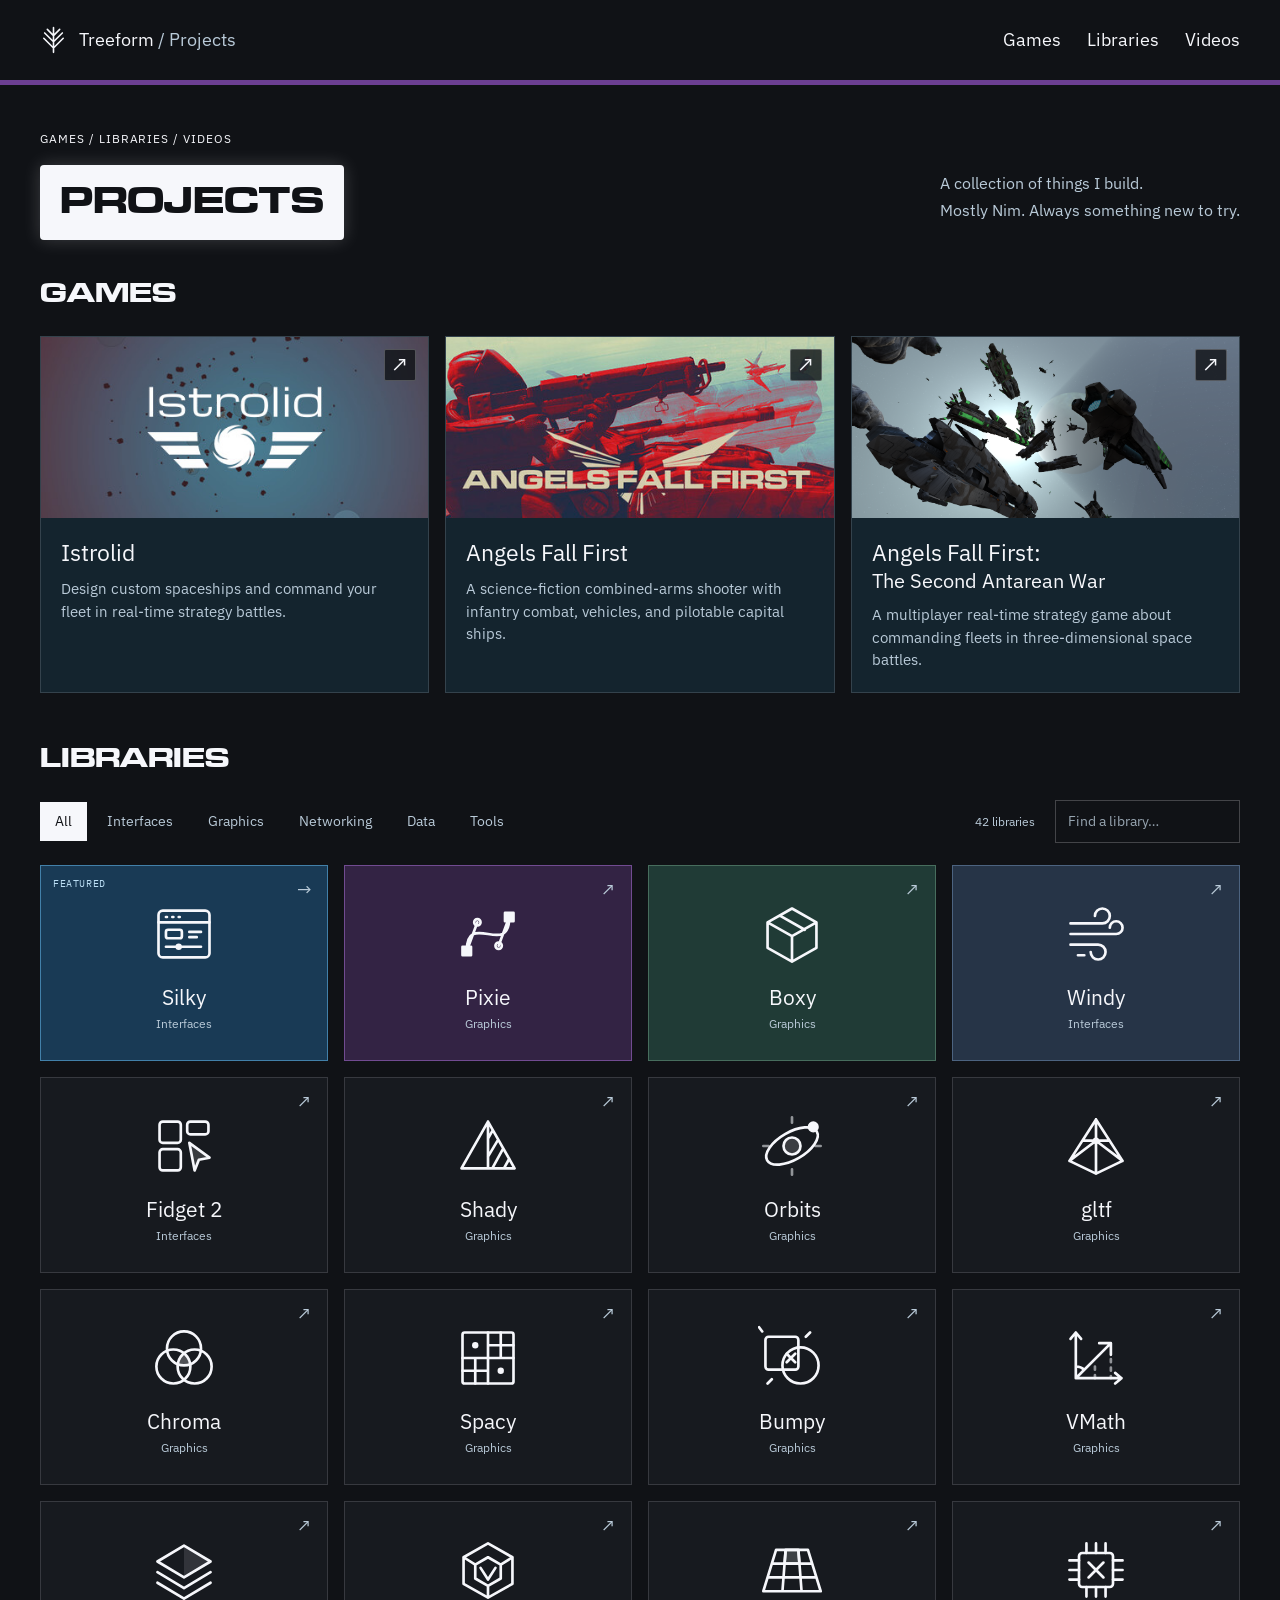
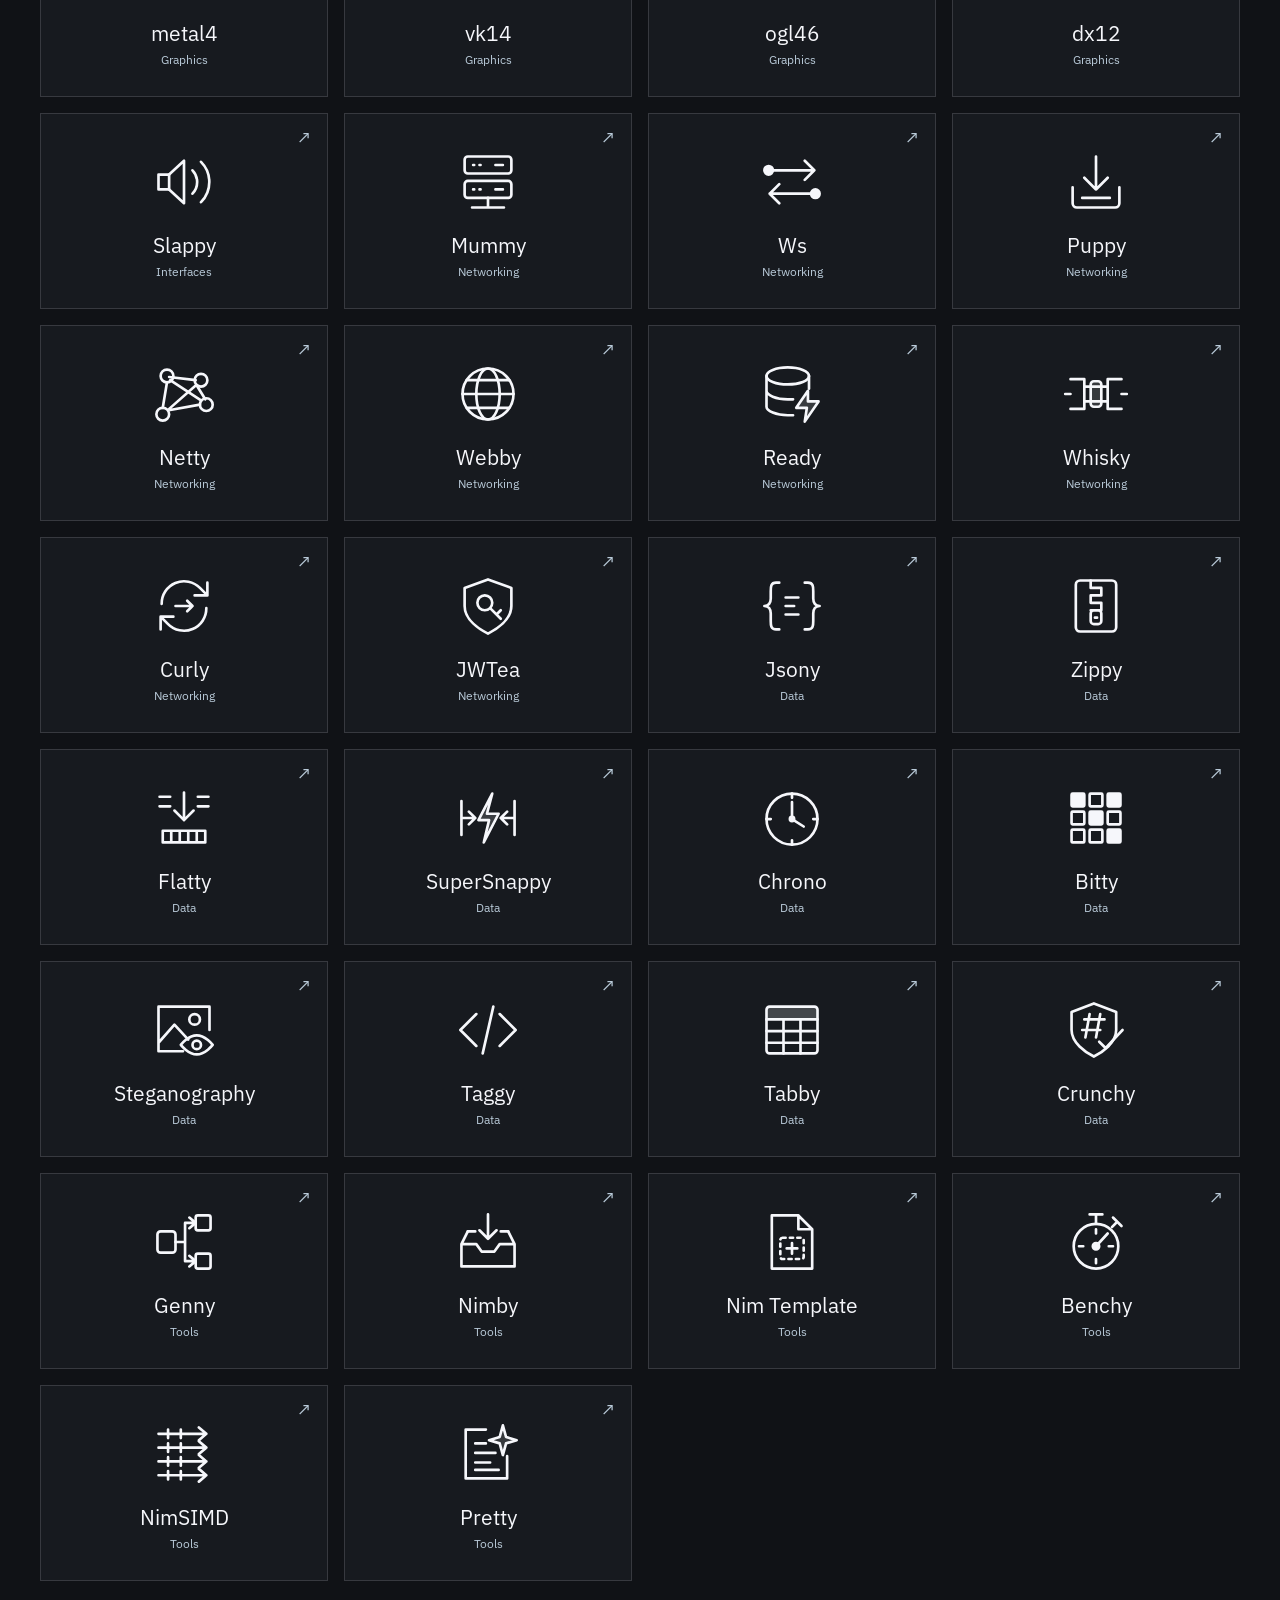
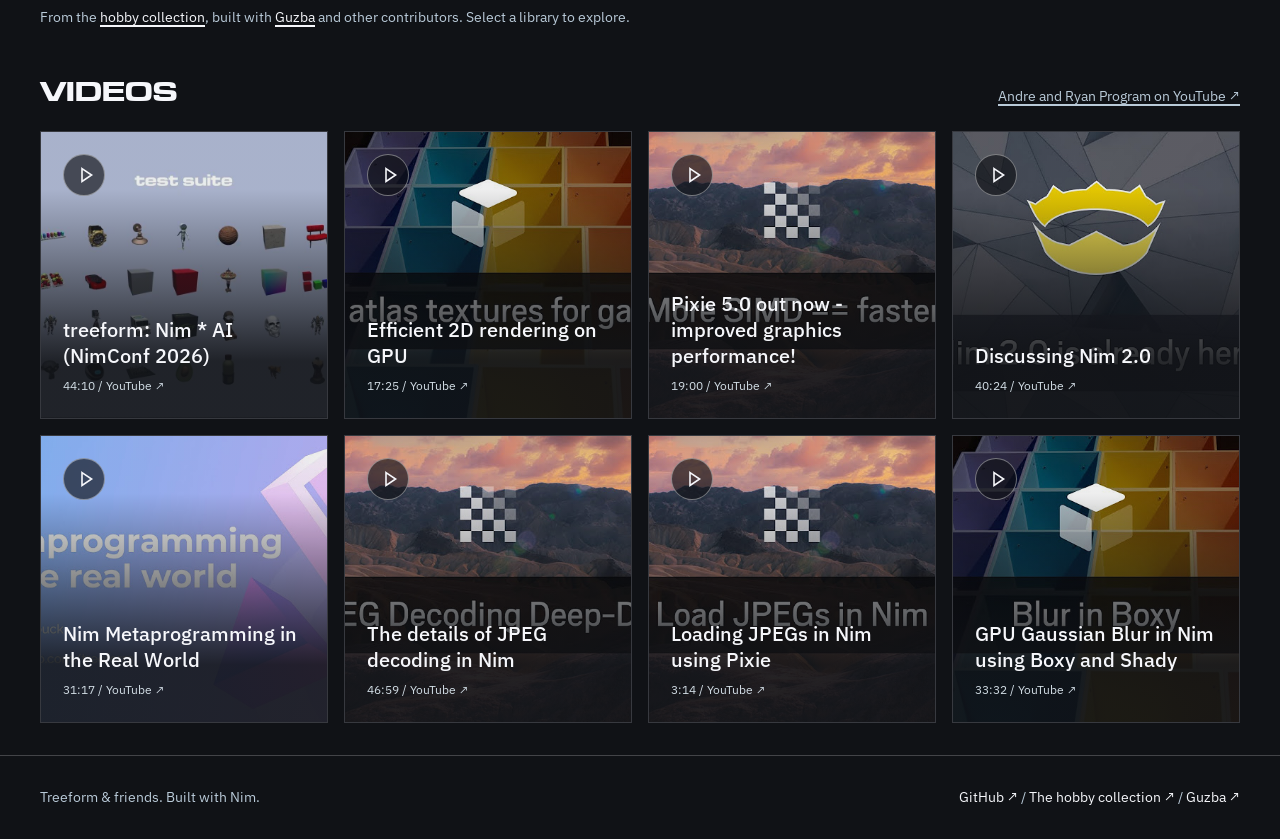
==== commit 92b4760f: "make game cards more compact" ====
--- a/index.html
+++ b/index.html
@@ -37,34 +37,31 @@
           <div class="games-grid">
             <article class="game">
               <a class="game-link" href="https://store.steampowered.com/app/449140/" aria-labelledby="istrolid-title" aria-describedby="istrolid-description">
+                <span class="game-arrow" aria-hidden="true">↗</span>
                 <img class="game-art" src="assets/games/istrolid.jpg" alt="" width="460" height="215" loading="eager" decoding="async">
                 <div class="game-copy">
-                  <p class="game-kicker">Featured game</p>
                   <h3 id="istrolid-title">Istrolid</h3>
                   <p id="istrolid-description">Design custom spaceships and command your fleet in real-time strategy battles.</p>
-                  <span class="game-destination">Explore on Steam ↗</span>
                 </div>
               </a>
             </article>
             <article class="game">
               <a class="game-link" href="https://store.steampowered.com/app/367270/" aria-labelledby="angels-fall-first-title" aria-describedby="angels-fall-first-description">
+                <span class="game-arrow" aria-hidden="true">↗</span>
                 <img class="game-art" src="assets/games/angels-fall-first.jpg" alt="" width="460" height="215" loading="eager" decoding="async">
                 <div class="game-copy">
-                  <p class="game-kicker">Combined arms shooter</p>
                   <h3 id="angels-fall-first-title">Angels Fall First</h3>
                   <p id="angels-fall-first-description">A science-fiction combined-arms shooter with infantry combat, vehicles, and pilotable capital ships.</p>
-                  <span class="game-destination">Explore on Steam ↗</span>
                 </div>
               </a>
             </article>
             <article class="game">
               <a class="game-link" href="https://www.indiedb.com/games/angels-fall-first-the-second-antarean-war" aria-labelledby="second-antarean-war-title" aria-describedby="second-antarean-war-description">
+                <span class="game-arrow" aria-hidden="true">↗</span>
                 <img class="game-art" src="assets/games/second-antarean-war-ships.png" alt="Spaceships maneuvering among asteroids." width="1599" height="557" loading="eager" decoding="async">
                 <div class="game-copy">
-                  <p class="game-kicker">The third game I worked on</p>
                   <h3 id="second-antarean-war-title">Angels Fall First: <span>The Second Antarean War</span></h3>
                   <p id="second-antarean-war-description">A multiplayer real-time strategy game about commanding fleets in three-dimensional space battles.</p>
-                  <span class="game-destination">Explore on IndieDB ↗</span>
                 </div>
               </a>
             </article>
--- a/assets/styles.css
+++ b/assets/styles.css
@@ -284,6 +284,7 @@
 }
 .game { min-width: 0; }
 .game-link {
+  position: relative;
   display: flex;
   flex-direction: column;
   height: 100%;
@@ -295,6 +296,21 @@
   transition: border-color .15s, background .15s;
 }
 .game-link:hover { border-color: #f6f7fb88; background: #192d3a; }
+.game-arrow {
+  position: absolute;
+  top: 12px;
+  right: 12px;
+  display: grid;
+  place-items: center;
+  width: 32px;
+  height: 32px;
+  border: 1px solid #f6f7fb40;
+  border-radius: 2px;
+  background: #101216cc;
+  color: var(--white);
+  font-size: 22px;
+  line-height: 1;
+}
 .game-art {
   display: block;
   width: 100%;
@@ -307,27 +323,15 @@
   object-fit: cover;
 }
 .game-copy {
-  display: flex;
-  flex: 1;
-  flex-direction: column;
-  padding: 24px;
-}
-.game-kicker {
-  margin: 0 0 14px;
-  color: var(--muted);
-  font: 12px/1.5 "IBM Plex Mono", monospace;
-}
-.game-copy h3 { margin-bottom: 16px; font-size: 23px; }
+  padding: 20px;
+}
+.game-copy h3 { margin-bottom: 10px; font-size: 23px; }
 .game-copy h3 span { display: block; font-size: 20px; }
-.game-copy > p:not(.game-kicker) {
-  margin: 0 0 20px;
+.game-copy > p {
+  margin: 0;
   color: var(--muted);
   font-size: 15px;
-}
-.game-destination {
-  margin-top: auto;
-  font-size: 14px;
-  text-decoration: underline;
+  line-height: 1.5;
 }
 .empty { padding: 60px 20px; text-align: center; color: var(--muted); }
 .empty button { color: var(--black); background: var(--white); }
@@ -400,7 +404,7 @@
   .video-play { top: 15px; left: 15px; width: 34px; height: 34px; }
   .video-heading > a { font-size: 12px; }
   .games-grid { grid-template-columns: 1fr; }
-  .game-copy { padding: 22px; }
+  .game-copy { padding: 18px; }
   .game-copy h3 { font-size: 23px; }
   .game-copy h3 span { font-size: 18px; }
   .project-link { min-height: 180px; }
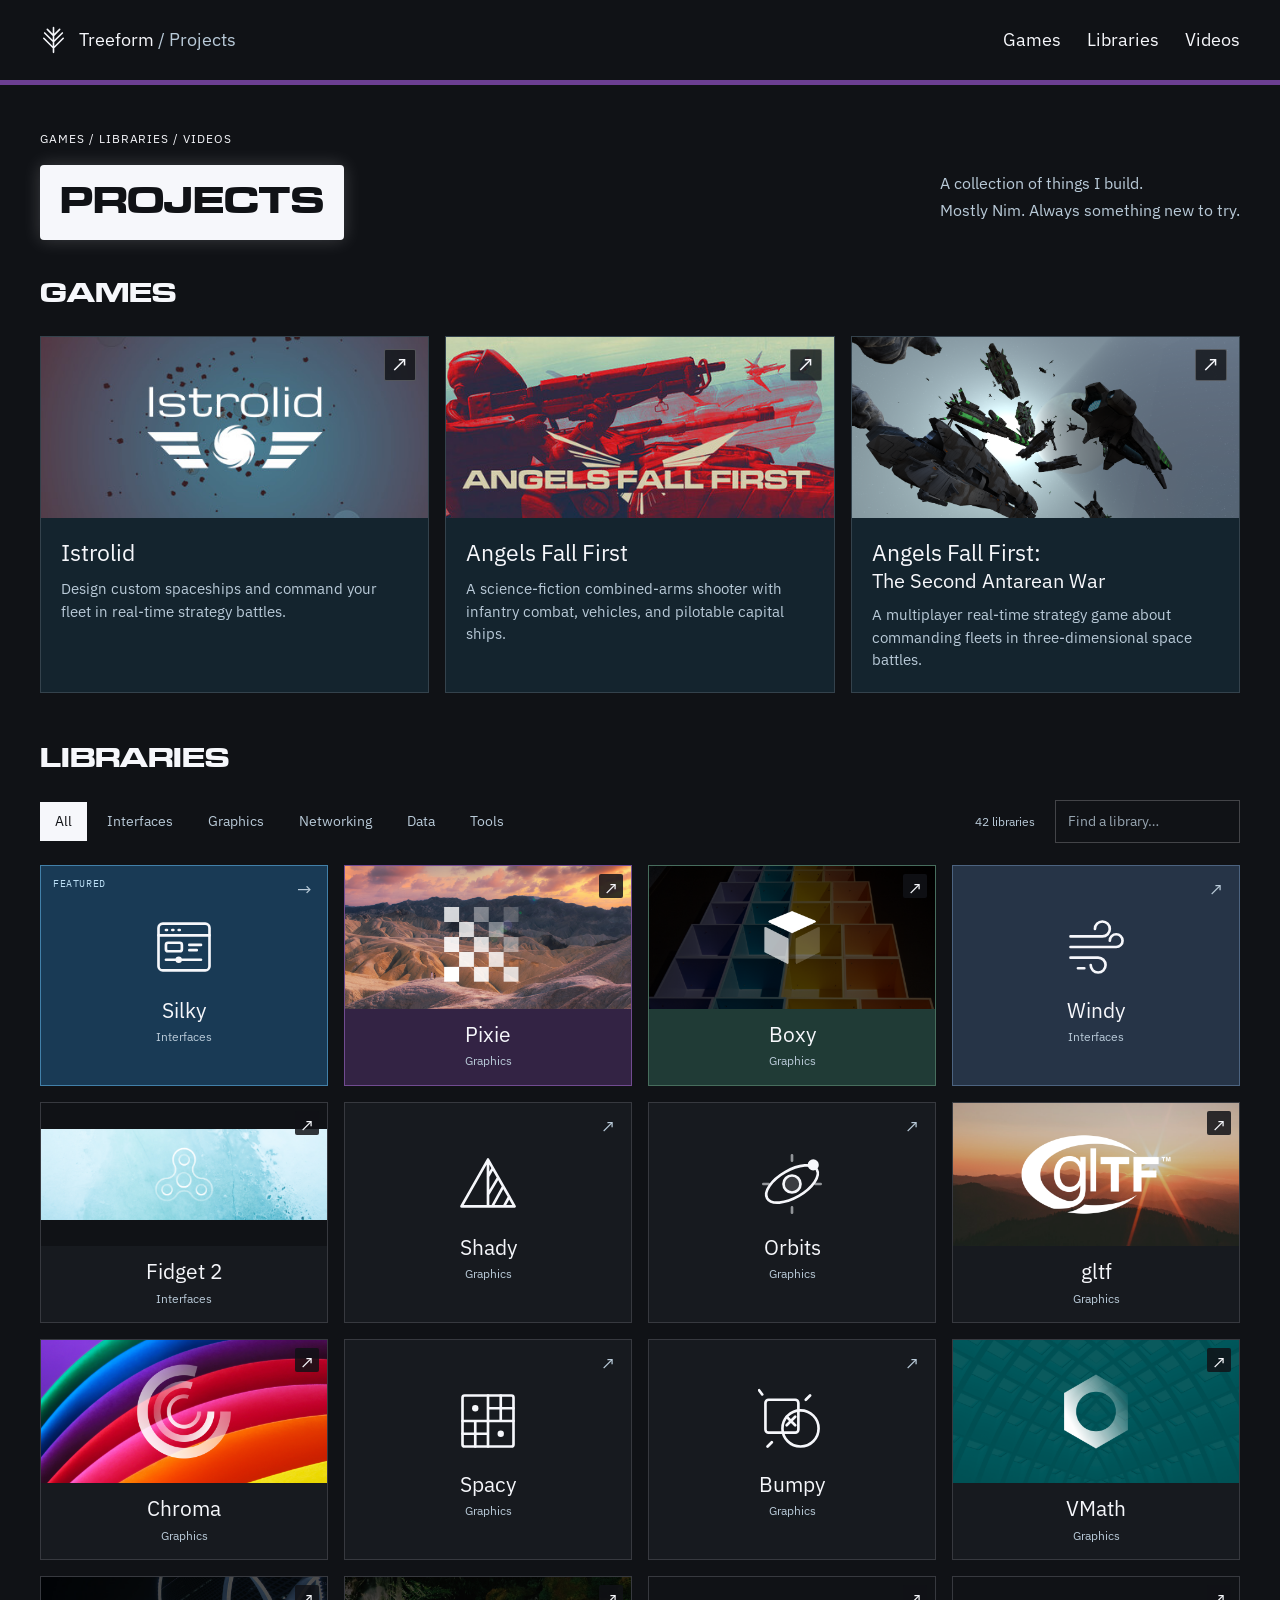
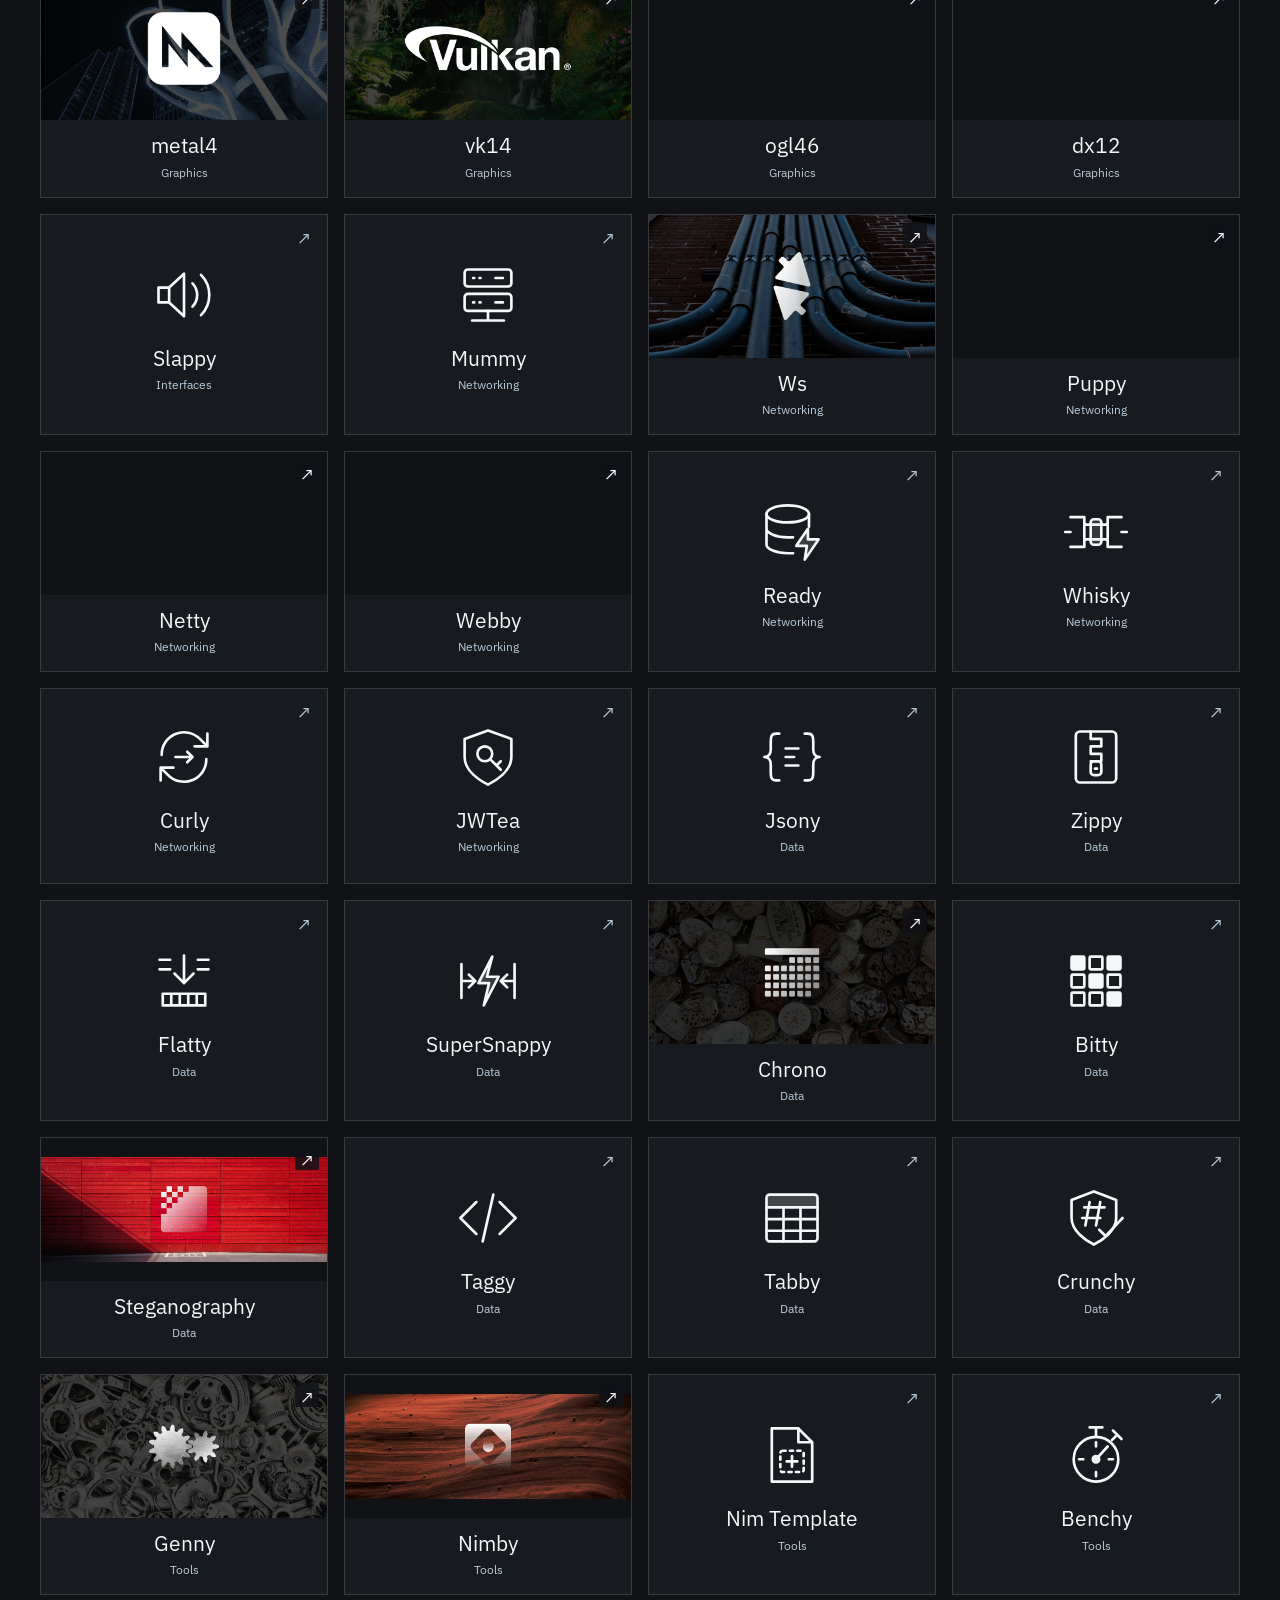
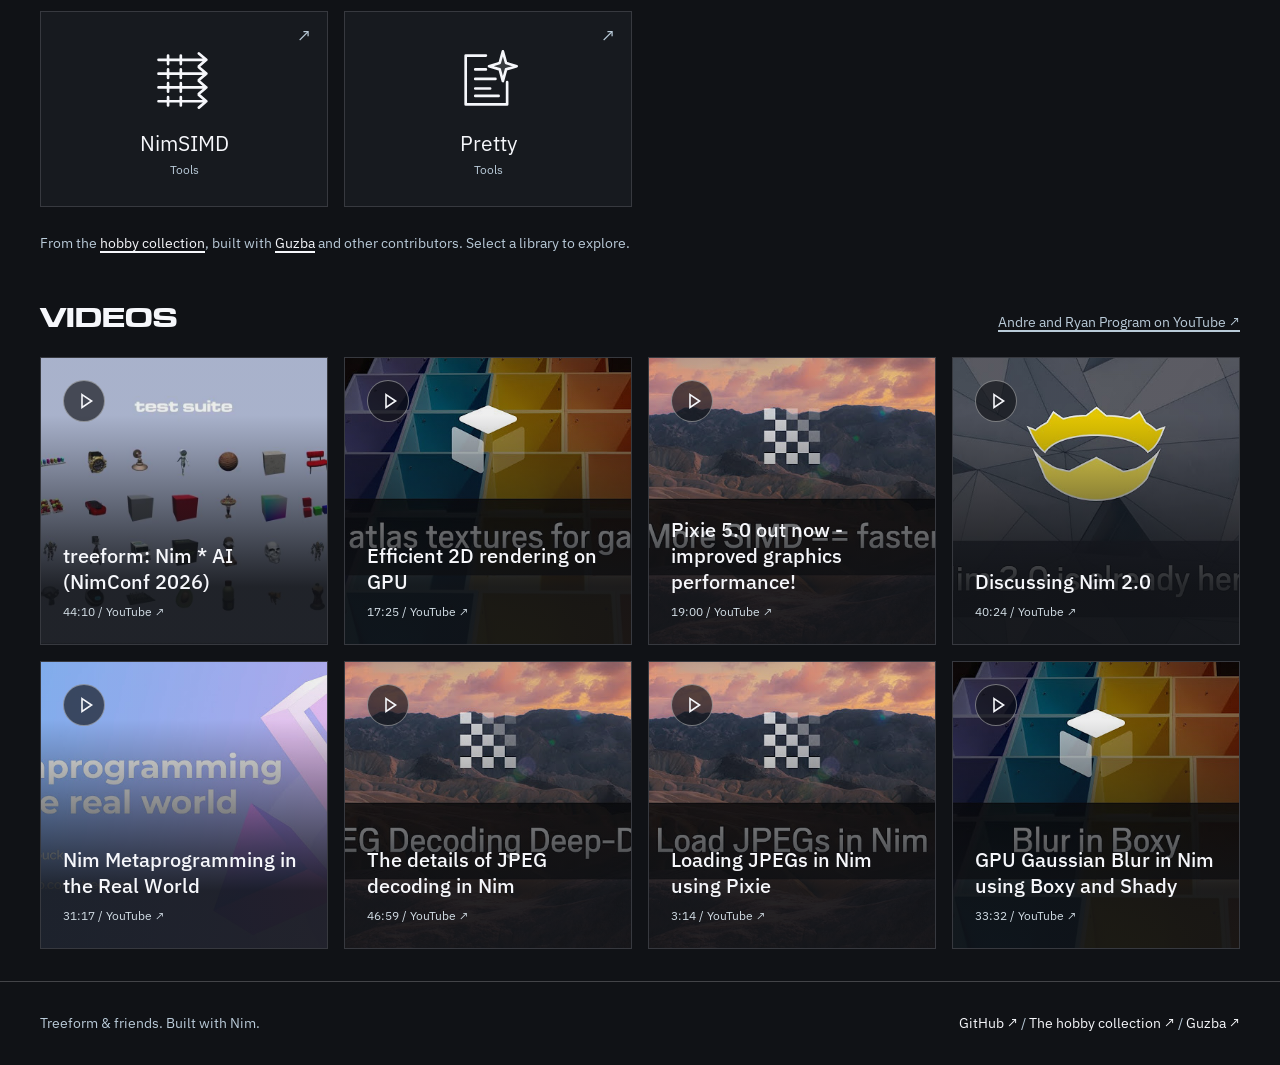
==== commit 44720b86: "use original library hero artwork" ====
--- a/index.html
+++ b/index.html
@@ -96,19 +96,19 @@
                 <span id="silky-description" class="sr-only">A fast immediate mode GUI with an idiomatic Nim API and atlas-based rendering. By treeform.</span>
               </a>
             </article>
-            <article class="project" data-category="graphics" data-search="A pure Nim 2D graphics library for images, paths, text, and pixel-perfect rendering. treeform pixie">
+            <article class="project-with-art project" data-category="graphics" data-search="A pure Nim 2D graphics library for images, paths, text, and pixel-perfect rendering. treeform pixie">
               <a class="project-link" href="https://github.com/treeform/pixie" title="A pure Nim 2D graphics library for images, paths, text, and pixel-perfect rendering." aria-describedby="pixie-description">
                 <span class="tile-arrow" aria-hidden="true">↗</span>
-                <span class="project-icon"><svg viewBox="0 0 64 64" aria-hidden="true"><use href="assets/icons.svg#pixie"/></svg></span>
+                <img class="project-art" src="assets/libraries/pixie.png" alt="" width="1920" height="960" loading="lazy" decoding="async">
                 <h3>Pixie</h3>
                 <span class="project-category">Graphics</span>
                 <span id="pixie-description" class="sr-only">A pure Nim 2D graphics library for images, paths, text, and pixel-perfect rendering. By treeform.</span>
               </a>
             </article>
-            <article class="project" data-category="graphics" data-search="An easy-to-use 2D GPU rendering API built on top of Pixie. treeform boxy">
+            <article class="project-with-art project" data-category="graphics" data-search="An easy-to-use 2D GPU rendering API built on top of Pixie. treeform boxy">
               <a class="project-link" href="https://github.com/treeform/boxy" title="An easy-to-use 2D GPU rendering API built on top of Pixie." aria-describedby="boxy-description">
                 <span class="tile-arrow" aria-hidden="true">↗</span>
-                <span class="project-icon"><svg viewBox="0 0 64 64" aria-hidden="true"><use href="assets/icons.svg#boxy"/></svg></span>
+                <img class="project-art" src="assets/libraries/boxy.png" alt="" width="1920" height="960" loading="lazy" decoding="async">
                 <h3>Boxy</h3>
                 <span class="project-category">Graphics</span>
                 <span id="boxy-description" class="sr-only">An easy-to-use 2D GPU rendering API built on top of Pixie. By treeform.</span>
@@ -123,10 +123,10 @@
                 <span id="windy-description" class="sr-only">Window management, input, and platform integration for native games and applications. By treeform.</span>
               </a>
             </article>
-            <article class="project" data-category="interfaces" data-search="Cross-platform native interfaces that can load designs directly from Figma. treeform fidget2">
+            <article class="project-with-art project" data-category="interfaces" data-search="Cross-platform native interfaces that can load designs directly from Figma. treeform fidget2">
               <a class="project-link" href="https://github.com/treeform/fidget2" title="Cross-platform native interfaces that can load designs directly from Figma." aria-describedby="fidget2-description">
                 <span class="tile-arrow" aria-hidden="true">↗</span>
-                <span class="project-icon"><svg viewBox="0 0 64 64" aria-hidden="true"><use href="assets/icons.svg#fidget2"/></svg></span>
+                <img class="project-art" src="assets/libraries/fidget2.png" alt="" width="1620" height="515" loading="lazy" decoding="async">
                 <h3>Fidget 2</h3>
                 <span class="project-category">Interfaces</span>
                 <span id="fidget2-description" class="sr-only">Cross-platform native interfaces that can load designs directly from Figma. By treeform.</span>
@@ -150,19 +150,19 @@
                 <span id="orbits-description" class="sr-only">Orbital mechanics, astrometry, and spacecraft trajectory tools for Nim. By treeform.</span>
               </a>
             </article>
-            <article class="project" data-category="graphics" data-search="A glTF 3D asset library with a viewer for rendering and tooling experiments. treeform gltf">
+            <article class="project-with-art project" data-category="graphics" data-search="A glTF 3D asset library with a viewer for rendering and tooling experiments. treeform gltf">
               <a class="project-link" href="https://github.com/treeform/gltf" title="A glTF 3D asset library with a viewer for rendering and tooling experiments." aria-describedby="gltf-description">
                 <span class="tile-arrow" aria-hidden="true">↗</span>
-                <span class="project-icon"><svg viewBox="0 0 64 64" aria-hidden="true"><use href="assets/icons.svg#gltf"/></svg></span>
+                <img class="project-art" src="assets/libraries/gltf.png" alt="" width="1920" height="960" loading="lazy" decoding="async">
                 <h3>gltf</h3>
                 <span class="project-category">Graphics</span>
                 <span id="gltf-description" class="sr-only">A glTF 3D asset library with a viewer for rendering and tooling experiments. By treeform.</span>
               </a>
             </article>
-            <article class="project" data-category="graphics" data-search="Color types, conversions, and utilities for working with color. treeform chroma">
+            <article class="project-with-art project" data-category="graphics" data-search="Color types, conversions, and utilities for working with color. treeform chroma">
               <a class="project-link" href="https://github.com/treeform/chroma" title="Color types, conversions, and utilities for working with color." aria-describedby="chroma-description">
                 <span class="tile-arrow" aria-hidden="true">↗</span>
-                <span class="project-icon"><svg viewBox="0 0 64 64" aria-hidden="true"><use href="assets/icons.svg#chroma"/></svg></span>
+                <img class="project-art" src="assets/libraries/chroma.png" alt="" width="1920" height="960" loading="lazy" decoding="async">
                 <h3>Chroma</h3>
                 <span class="project-category">Graphics</span>
                 <span id="chroma-description" class="sr-only">Color types, conversions, and utilities for working with color. By treeform.</span>
@@ -186,46 +186,46 @@
                 <span id="bumpy-description" class="sr-only">2D intersection tests for points, circles, rectangles, segments, and polygons. By treeform.</span>
               </a>
             </article>
-            <article class="project" data-category="graphics" data-search="GLSL-style vector and matrix mathematics for 2D and 3D graphics. treeform vmath">
+            <article class="project-with-art project" data-category="graphics" data-search="GLSL-style vector and matrix mathematics for 2D and 3D graphics. treeform vmath">
               <a class="project-link" href="https://github.com/treeform/vmath" title="GLSL-style vector and matrix mathematics for 2D and 3D graphics." aria-describedby="vmath-description">
                 <span class="tile-arrow" aria-hidden="true">↗</span>
-                <span class="project-icon"><svg viewBox="0 0 64 64" aria-hidden="true"><use href="assets/icons.svg#vmath"/></svg></span>
+                <img class="project-art" src="assets/libraries/vmath.png" alt="" width="1920" height="960" loading="lazy" decoding="async">
                 <h3>VMath</h3>
                 <span class="project-category">Graphics</span>
                 <span id="vmath-description" class="sr-only">GLSL-style vector and matrix mathematics for 2D and 3D graphics. By treeform.</span>
               </a>
             </article>
-            <article class="project" data-category="graphics" data-search="Metal 4 bindings for Nim on macOS. treeform metal4">
+            <article class="project-with-art project" data-category="graphics" data-search="Metal 4 bindings for Nim on macOS. treeform metal4">
               <a class="project-link" href="https://github.com/treeform/metal4" title="Metal 4 bindings for Nim on macOS." aria-describedby="metal4-description">
                 <span class="tile-arrow" aria-hidden="true">↗</span>
-                <span class="project-icon"><svg viewBox="0 0 64 64" aria-hidden="true"><use href="assets/icons.svg#metal4"/></svg></span>
+                <img class="project-art" src="assets/libraries/metal4.png" alt="" width="1920" height="960" loading="lazy" decoding="async">
                 <h3>metal4</h3>
                 <span class="project-category">Graphics</span>
                 <span id="metal4-description" class="sr-only">Metal 4 bindings for Nim on macOS. By treeform.</span>
               </a>
             </article>
-            <article class="project" data-category="graphics" data-search="A cross-platform Vulkan 1.4 wrapper for Nim. treeform vk14">
+            <article class="project-with-art project" data-category="graphics" data-search="A cross-platform Vulkan 1.4 wrapper for Nim. treeform vk14">
               <a class="project-link" href="https://github.com/treeform/vk14" title="A cross-platform Vulkan 1.4 wrapper for Nim." aria-describedby="vk14-description">
                 <span class="tile-arrow" aria-hidden="true">↗</span>
-                <span class="project-icon"><svg viewBox="0 0 64 64" aria-hidden="true"><use href="assets/icons.svg#vk14"/></svg></span>
+                <img class="project-art" src="assets/libraries/vk14.png" alt="" width="1920" height="960" loading="lazy" decoding="async">
                 <h3>vk14</h3>
                 <span class="project-category">Graphics</span>
                 <span id="vk14-description" class="sr-only">A cross-platform Vulkan 1.4 wrapper for Nim. By treeform.</span>
               </a>
             </article>
-            <article class="project" data-category="graphics" data-search="A cross-platform OpenGL 4.6 Direct State Access wrapper for Nim. treeform ogl46">
+            <article class="project-with-art project" data-category="graphics" data-search="A cross-platform OpenGL 4.6 Direct State Access wrapper for Nim. treeform ogl46">
               <a class="project-link" href="https://github.com/treeform/ogl46" title="A cross-platform OpenGL 4.6 Direct State Access wrapper for Nim." aria-describedby="ogl46-description">
                 <span class="tile-arrow" aria-hidden="true">↗</span>
-                <span class="project-icon"><svg viewBox="0 0 64 64" aria-hidden="true"><use href="assets/icons.svg#ogl46"/></svg></span>
+                <img class="project-art" src="assets/libraries/ogl46.png" alt="" width="1920" height="960" loading="lazy" decoding="async">
                 <h3>ogl46</h3>
                 <span class="project-category">Graphics</span>
                 <span id="ogl46-description" class="sr-only">A cross-platform OpenGL 4.6 Direct State Access wrapper for Nim. By treeform.</span>
               </a>
             </article>
-            <article class="project" data-category="graphics" data-search="A DirectX 12 wrapper for Nim on Windows. treeform dx12">
+            <article class="project-with-art project" data-category="graphics" data-search="A DirectX 12 wrapper for Nim on Windows. treeform dx12">
               <a class="project-link" href="https://github.com/treeform/dx12" title="A DirectX 12 wrapper for Nim on Windows." aria-describedby="dx12-description">
                 <span class="tile-arrow" aria-hidden="true">↗</span>
-                <span class="project-icon"><svg viewBox="0 0 64 64" aria-hidden="true"><use href="assets/icons.svg#dx12"/></svg></span>
+                <img class="project-art" src="assets/libraries/dx12.png" alt="" width="1920" height="960" loading="lazy" decoding="async">
                 <h3>dx12</h3>
                 <span class="project-category">Graphics</span>
                 <span id="dx12-description" class="sr-only">A DirectX 12 wrapper for Nim on Windows. By treeform.</span>
@@ -249,37 +249,37 @@
                 <span id="mummy-description" class="sr-only">A multi-threaded HTTP and WebSocket server written entirely in Nim. By guzba.</span>
               </a>
             </article>
-            <article class="project" data-category="networking" data-search="A WebSocket client and server library with async support. treeform ws">
+            <article class="project-with-art project" data-category="networking" data-search="A WebSocket client and server library with async support. treeform ws">
               <a class="project-link" href="https://github.com/treeform/ws" title="A WebSocket client and server library with async support." aria-describedby="ws-description">
                 <span class="tile-arrow" aria-hidden="true">↗</span>
-                <span class="project-icon"><svg viewBox="0 0 64 64" aria-hidden="true"><use href="assets/icons.svg#ws"/></svg></span>
+                <img class="project-art" src="assets/libraries/ws.png" alt="" width="1920" height="960" loading="lazy" decoding="async">
                 <h3>Ws</h3>
                 <span class="project-category">Networking</span>
                 <span id="ws-description" class="sr-only">A WebSocket client and server library with async support. By treeform.</span>
               </a>
             </article>
-            <article class="project" data-category="networking" data-search="Fetch resources over HTTP and HTTPS. treeform puppy">
+            <article class="project-with-art project" data-category="networking" data-search="Fetch resources over HTTP and HTTPS. treeform puppy">
               <a class="project-link" href="https://github.com/treeform/puppy" title="Fetch resources over HTTP and HTTPS." aria-describedby="puppy-description">
                 <span class="tile-arrow" aria-hidden="true">↗</span>
-                <span class="project-icon"><svg viewBox="0 0 64 64" aria-hidden="true"><use href="assets/icons.svg#puppy"/></svg></span>
+                <img class="project-art" src="assets/libraries/puppy.png" alt="" width="1920" height="960" loading="lazy" decoding="async">
                 <h3>Puppy</h3>
                 <span class="project-category">Networking</span>
                 <span id="puppy-description" class="sr-only">Fetch resources over HTTP and HTTPS. By treeform.</span>
               </a>
             </article>
-            <article class="project" data-category="networking" data-search="Reliable UDP connections for Nim applications. treeform netty">
+            <article class="project-with-art project" data-category="networking" data-search="Reliable UDP connections for Nim applications. treeform netty">
               <a class="project-link" href="https://github.com/treeform/netty" title="Reliable UDP connections for Nim applications." aria-describedby="netty-description">
                 <span class="tile-arrow" aria-hidden="true">↗</span>
-                <span class="project-icon"><svg viewBox="0 0 64 64" aria-hidden="true"><use href="assets/icons.svg#netty"/></svg></span>
+                <img class="project-art" src="assets/libraries/netty.png" alt="" width="1920" height="960" loading="lazy" decoding="async">
                 <h3>Netty</h3>
                 <span class="project-category">Networking</span>
                 <span id="netty-description" class="sr-only">Reliable UDP connections for Nim applications. By treeform.</span>
               </a>
             </article>
-            <article class="project" data-category="networking" data-search="Common HTTP types and utilities for URLs, headers, and query parameters. treeform webby">
+            <article class="project-with-art project" data-category="networking" data-search="Common HTTP types and utilities for URLs, headers, and query parameters. treeform webby">
               <a class="project-link" href="https://github.com/treeform/webby" title="Common HTTP types and utilities for URLs, headers, and query parameters." aria-describedby="webby-description">
                 <span class="tile-arrow" aria-hidden="true">↗</span>
-                <span class="project-icon"><svg viewBox="0 0 64 64" aria-hidden="true"><use href="assets/icons.svg#webby"/></svg></span>
+                <img class="project-art" src="assets/libraries/webby.png" alt="" width="1920" height="960" loading="lazy" decoding="async">
                 <h3>Webby</h3>
                 <span class="project-category">Networking</span>
                 <span id="webby-description" class="sr-only">Common HTTP types and utilities for URLs, headers, and query parameters. By treeform.</span>
@@ -357,10 +357,10 @@
                 <span id="supersnappy-description" class="sr-only">A small, dependency-free implementation of Snappy compression in pure Nim. By guzba.</span>
               </a>
             </article>
-            <article class="project" data-category="data" data-search="Timestamps, calendars, and time zones for Nim. treeform chrono">
+            <article class="project-with-art project" data-category="data" data-search="Timestamps, calendars, and time zones for Nim. treeform chrono">
               <a class="project-link" href="https://github.com/treeform/chrono" title="Timestamps, calendars, and time zones for Nim." aria-describedby="chrono-description">
                 <span class="tile-arrow" aria-hidden="true">↗</span>
-                <span class="project-icon"><svg viewBox="0 0 64 64" aria-hidden="true"><use href="assets/icons.svg#chrono"/></svg></span>
+                <img class="project-art" src="assets/libraries/chrono.png" alt="" width="1920" height="960" loading="lazy" decoding="async">
                 <h3>Chrono</h3>
                 <span class="project-category">Data</span>
                 <span id="chrono-description" class="sr-only">Timestamps, calendars, and time zones for Nim. By treeform.</span>
@@ -375,10 +375,10 @@
                 <span id="bitty-description" class="sr-only">Compact one- and two-dimensional bit arrays and operations. By treeform.</span>
               </a>
             </article>
-            <article class="project" data-category="data" data-search="Encode and decode hidden data inside images. treeform steganography">
+            <article class="project-with-art project" data-category="data" data-search="Encode and decode hidden data inside images. treeform steganography">
               <a class="project-link" href="https://github.com/treeform/steganography" title="Encode and decode hidden data inside images." aria-describedby="steganography-description">
                 <span class="tile-arrow" aria-hidden="true">↗</span>
-                <span class="project-icon"><svg viewBox="0 0 64 64" aria-hidden="true"><use href="assets/icons.svg#steganography"/></svg></span>
+                <img class="project-art" src="assets/libraries/steganography.png" alt="" width="933" height="343" loading="lazy" decoding="async">
                 <h3>Steganography</h3>
                 <span class="project-category">Data</span>
                 <span id="steganography-description" class="sr-only">Encode and decode hidden data inside images. By treeform.</span>
@@ -411,19 +411,19 @@
                 <span id="crunchy-description" class="sr-only">Pure Nim hashes and integrity checks, including SHA-256, CRC, and Adler-32. By guzba.</span>
               </a>
             </article>
-            <article class="project" data-category="tools" data-search="Generate bindings that make Nim libraries available to other languages. treeform genny">
+            <article class="project-with-art project" data-category="tools" data-search="Generate bindings that make Nim libraries available to other languages. treeform genny">
               <a class="project-link" href="https://github.com/treeform/genny" title="Generate bindings that make Nim libraries available to other languages." aria-describedby="genny-description">
                 <span class="tile-arrow" aria-hidden="true">↗</span>
-                <span class="project-icon"><svg viewBox="0 0 64 64" aria-hidden="true"><use href="assets/icons.svg#genny"/></svg></span>
+                <img class="project-art" src="assets/libraries/genny.png" alt="" width="1920" height="960" loading="lazy" decoding="async">
                 <h3>Genny</h3>
                 <span class="project-category">Tools</span>
                 <span id="genny-description" class="sr-only">Generate bindings that make Nim libraries available to other languages. By treeform.</span>
               </a>
             </article>
-            <article class="project" data-category="tools" data-search="An unofficial Nim package manager and installer with workspace and lockfile support. treeform nimby">
+            <article class="project-with-art project" data-category="tools" data-search="An unofficial Nim package manager and installer with workspace and lockfile support. treeform nimby">
               <a class="project-link" href="https://github.com/treeform/nimby" title="An unofficial Nim package manager and installer with workspace and lockfile support." aria-describedby="nimby-description">
                 <span class="tile-arrow" aria-hidden="true">↗</span>
-                <span class="project-icon"><svg viewBox="0 0 64 64" aria-hidden="true"><use href="assets/icons.svg#nimby"/></svg></span>
+                <img class="project-art" src="assets/libraries/nimby.png" alt="" width="933" height="343" loading="lazy" decoding="async">
                 <h3>Nimby</h3>
                 <span class="project-category">Tools</span>
                 <span id="nimby-description" class="sr-only">An unofficial Nim package manager and installer with workspace and lockfile support. By treeform.</span>
--- a/assets/styles.css
+++ b/assets/styles.css
@@ -246,6 +246,7 @@
   align-items: center;
   justify-content: center;
   min-height: 196px;
+  height: 100%;
   padding: 30px 12px 22px;
   background: var(--blackish);
   border: 1px solid #f6f7fb24;
@@ -261,6 +262,42 @@
 .project:nth-child(-n+4) .project-link:hover { border-color: var(--white); }
 .project-icon { display: block; width: 68px; height: 68px; margin-bottom: 16px; }
 .project-icon svg { display: block; width: 100%; height: 100%; margin: 0; color: var(--white); }
+.project-with-art .project-link {
+  justify-content: flex-start;
+  padding: 0 0 14px;
+}
+.project-art {
+  display: block;
+  width: 100%;
+  height: auto;
+  aspect-ratio: 2 / 1;
+  flex-shrink: 0;
+  object-fit: contain;
+  margin: 0 0 12px;
+  border: 0;
+  border-radius: 0;
+  background: var(--black);
+}
+.project.project-with-art h3 { padding-inline: 10px; }
+.project-with-art .tile-arrow {
+  top: 8px;
+  right: 8px;
+  display: grid;
+  place-items: center;
+  width: 24px;
+  height: 24px;
+  color: var(--white);
+  background: #101216d9;
+  border-radius: 2px;
+}
+.project-with-art .tile-badge {
+  top: 8px;
+  left: 8px;
+  padding: 4px 6px;
+  color: var(--white);
+  background: #101216d9;
+  border-radius: 2px;
+}
 .project h3 {
   display: block;
   margin: 0 0 3px;
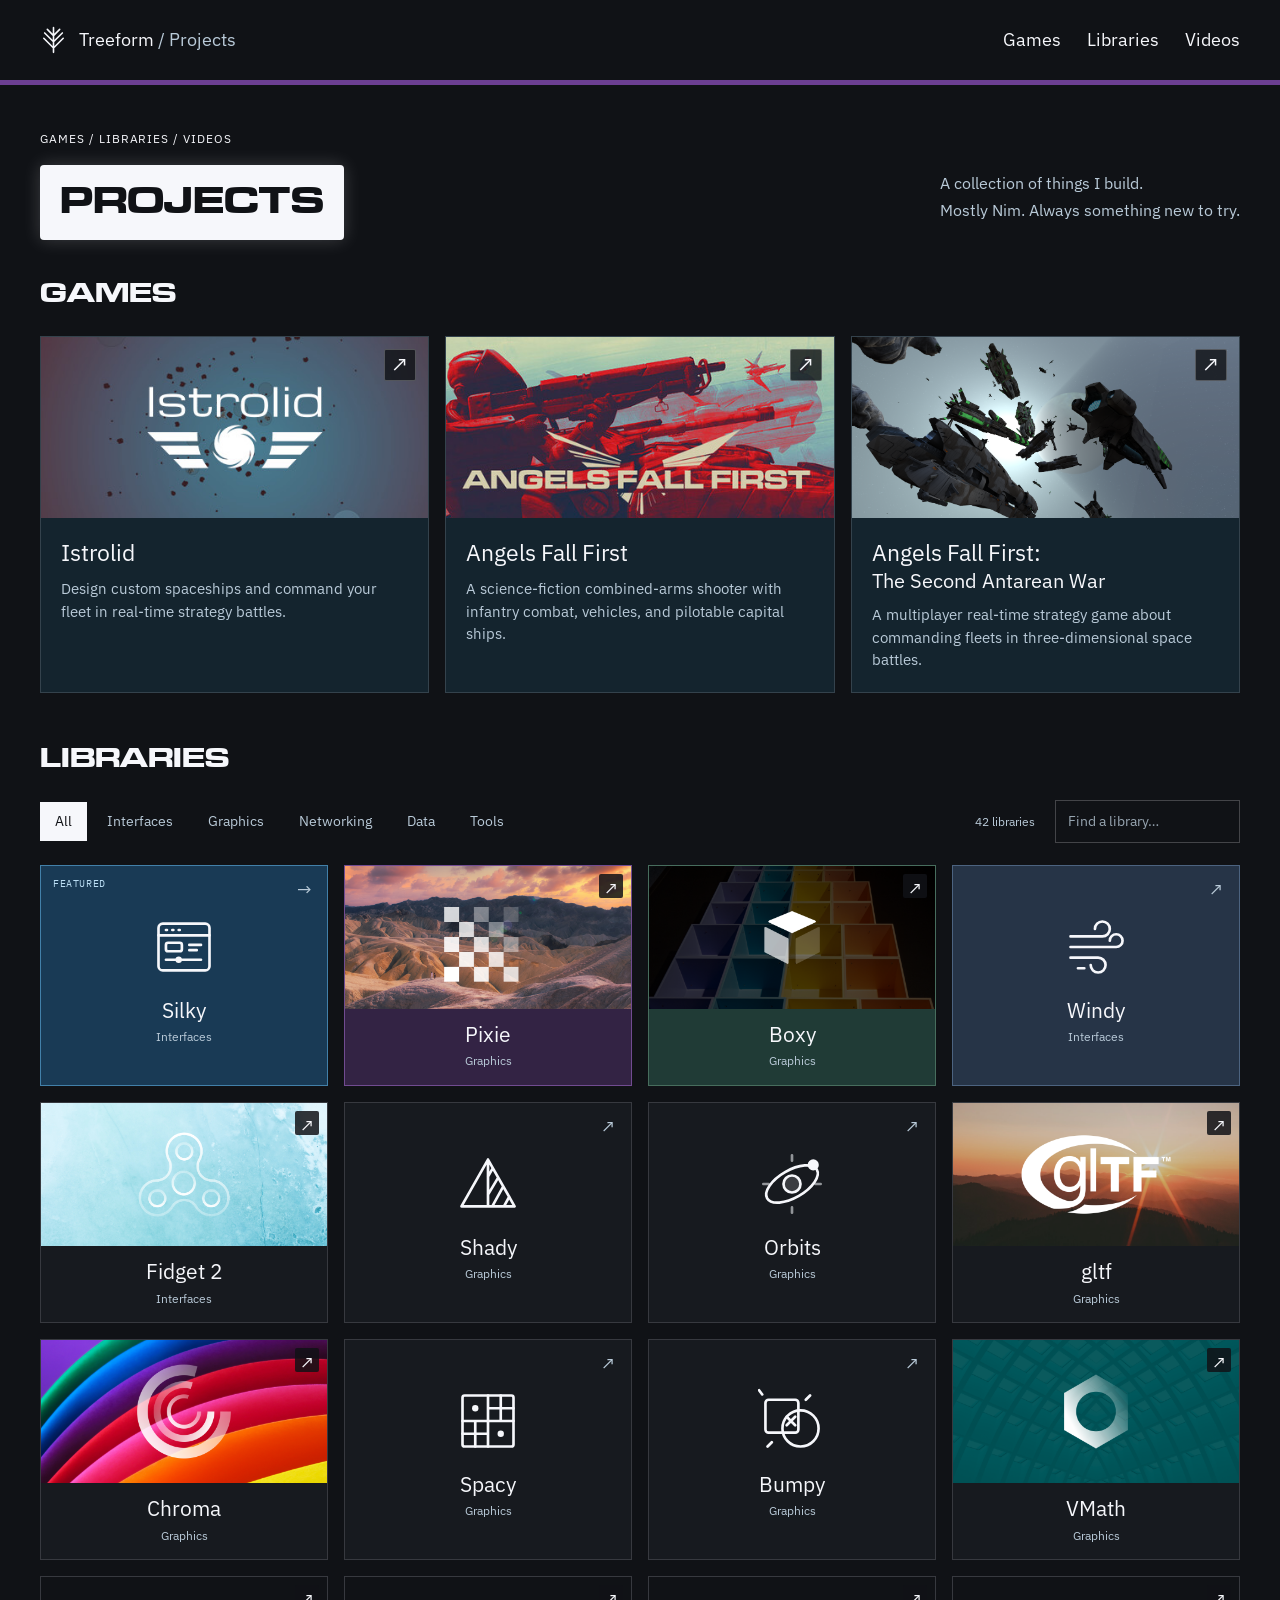
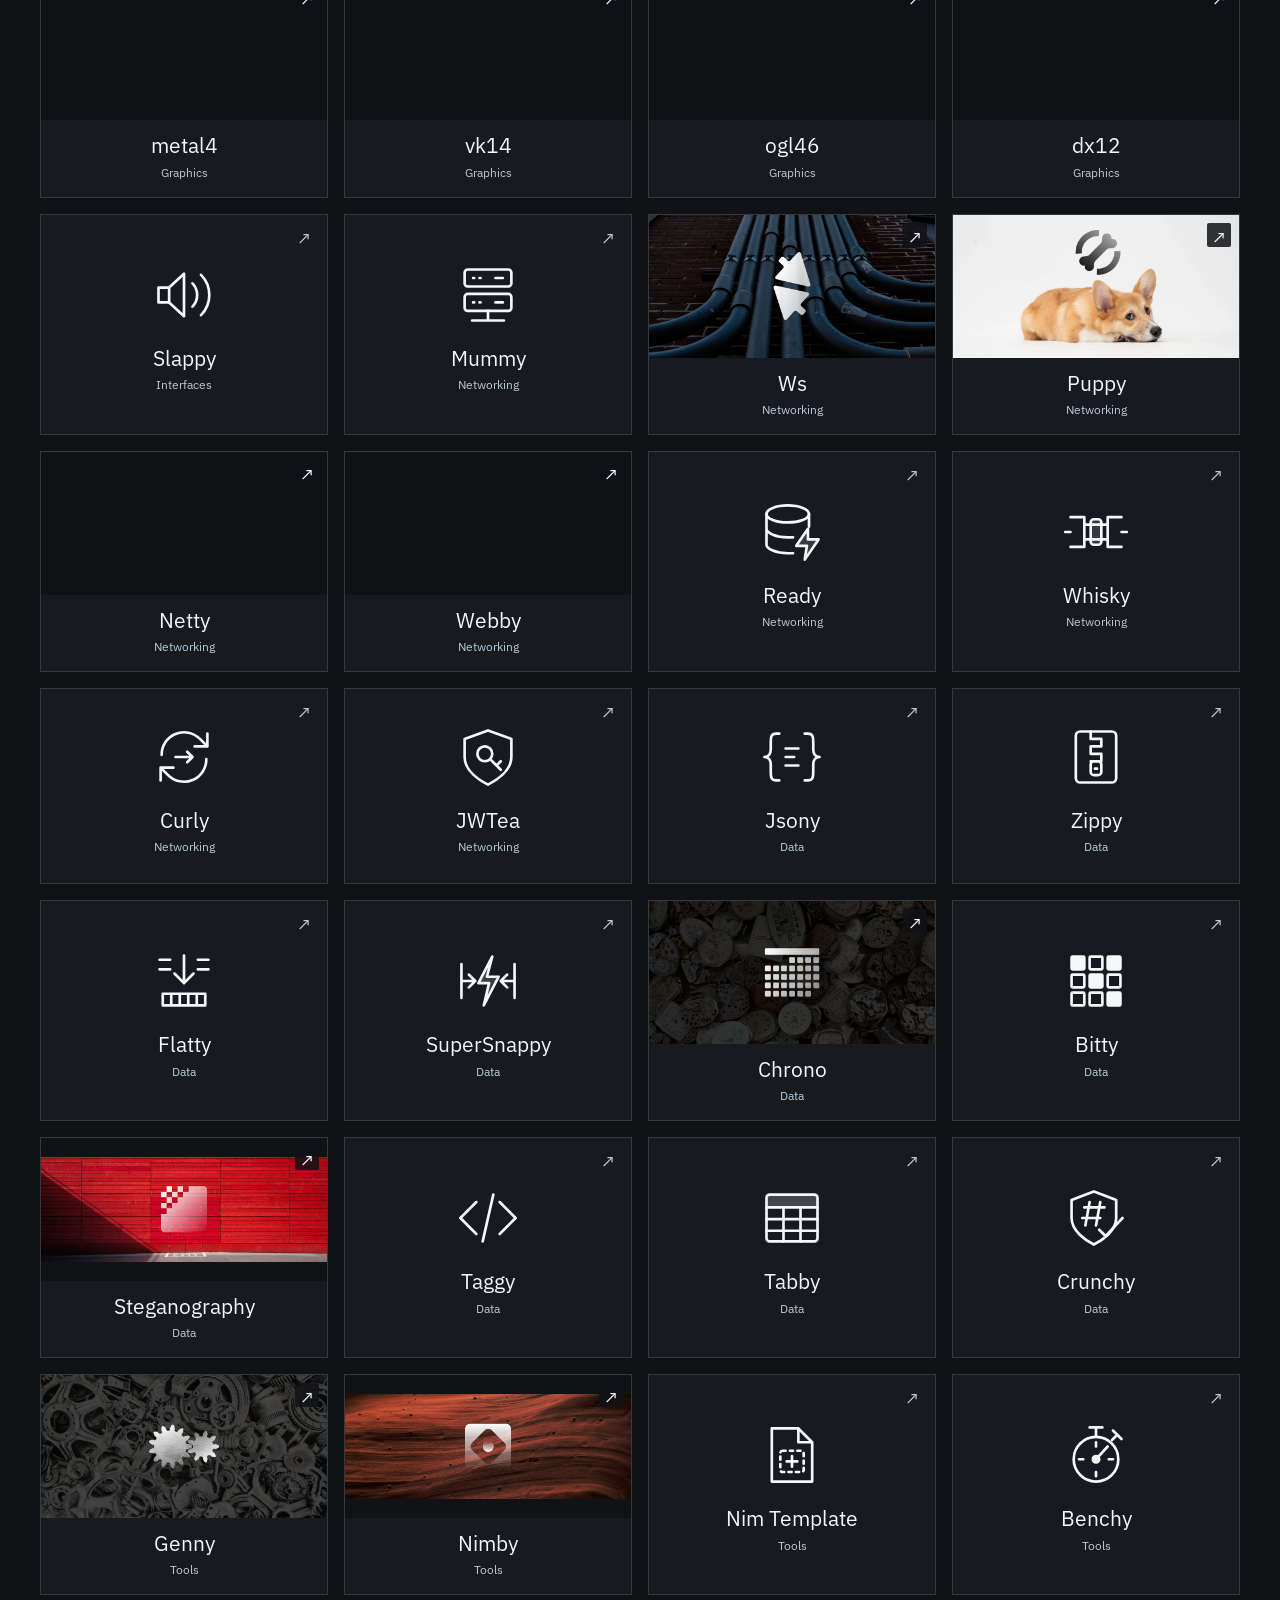
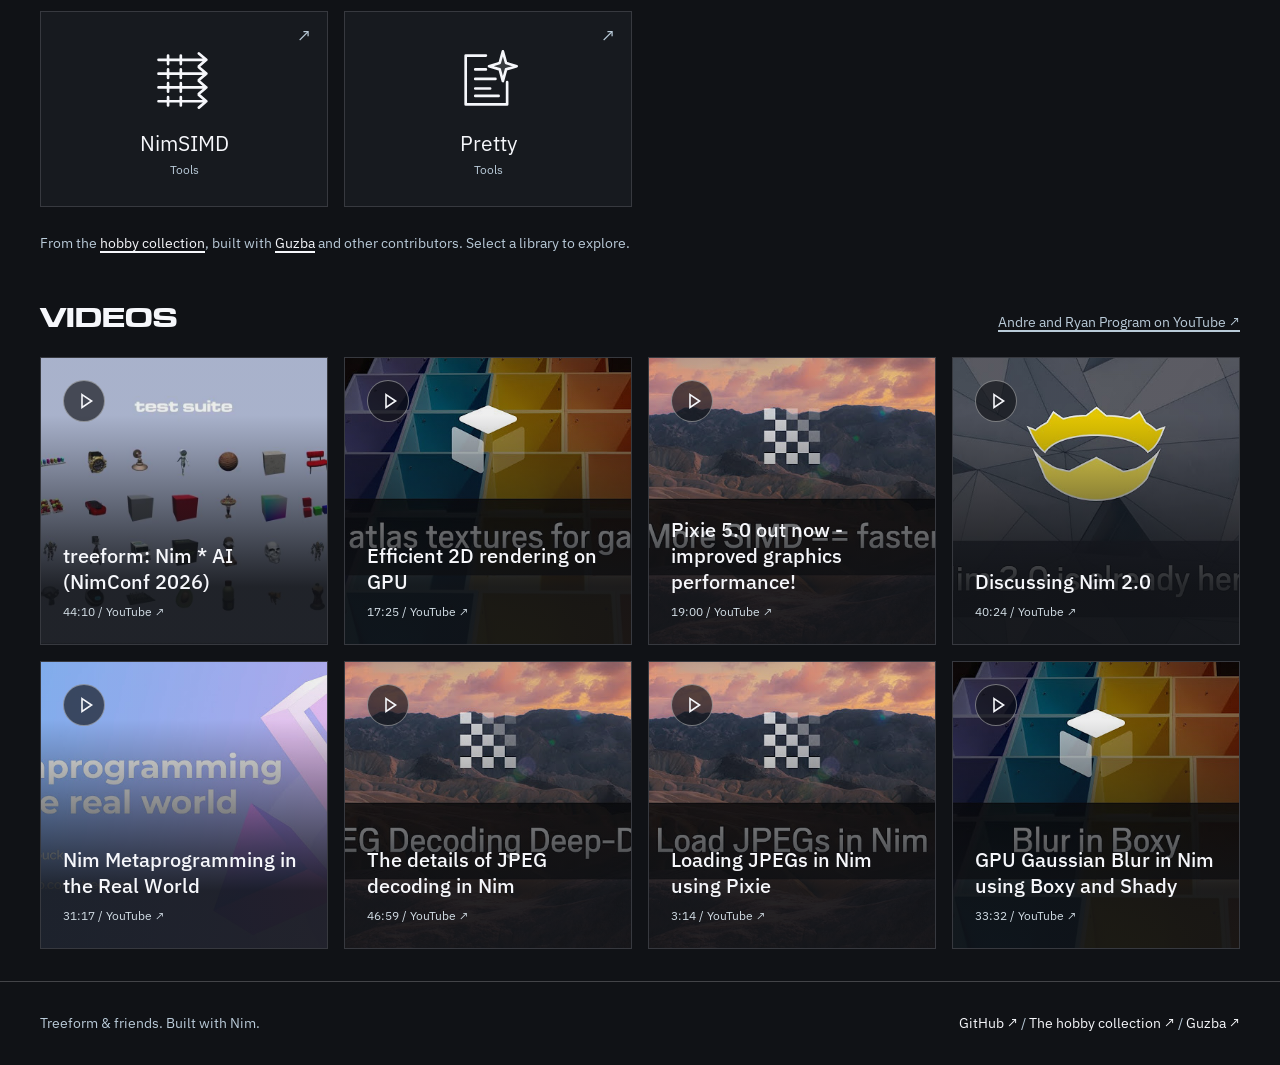
==== commit fd181ae0: "fill fidget banner without black bars" ====
--- a/index.html
+++ b/index.html
@@ -126,7 +126,7 @@
             <article class="project-with-art project" data-category="interfaces" data-search="Cross-platform native interfaces that can load designs directly from Figma. treeform fidget2">
               <a class="project-link" href="https://github.com/treeform/fidget2" title="Cross-platform native interfaces that can load designs directly from Figma." aria-describedby="fidget2-description">
                 <span class="tile-arrow" aria-hidden="true">↗</span>
-                <img class="project-art" src="assets/libraries/fidget2.png" alt="" width="1620" height="515" loading="lazy" decoding="async">
+                <img class="project-art project-art-cover" src="assets/libraries/fidget2.png" alt="" width="1620" height="515" loading="lazy" decoding="async">
                 <h3>Fidget 2</h3>
                 <span class="project-category">Interfaces</span>
                 <span id="fidget2-description" class="sr-only">Cross-platform native interfaces that can load designs directly from Figma. By treeform.</span>
--- a/assets/styles.css
+++ b/assets/styles.css
@@ -278,6 +278,7 @@
   border-radius: 0;
   background: var(--black);
 }
+.project-art-cover { object-fit: cover; }
 .project.project-with-art h3 { padding-inline: 10px; }
 .project-with-art .tile-arrow {
   top: 8px;
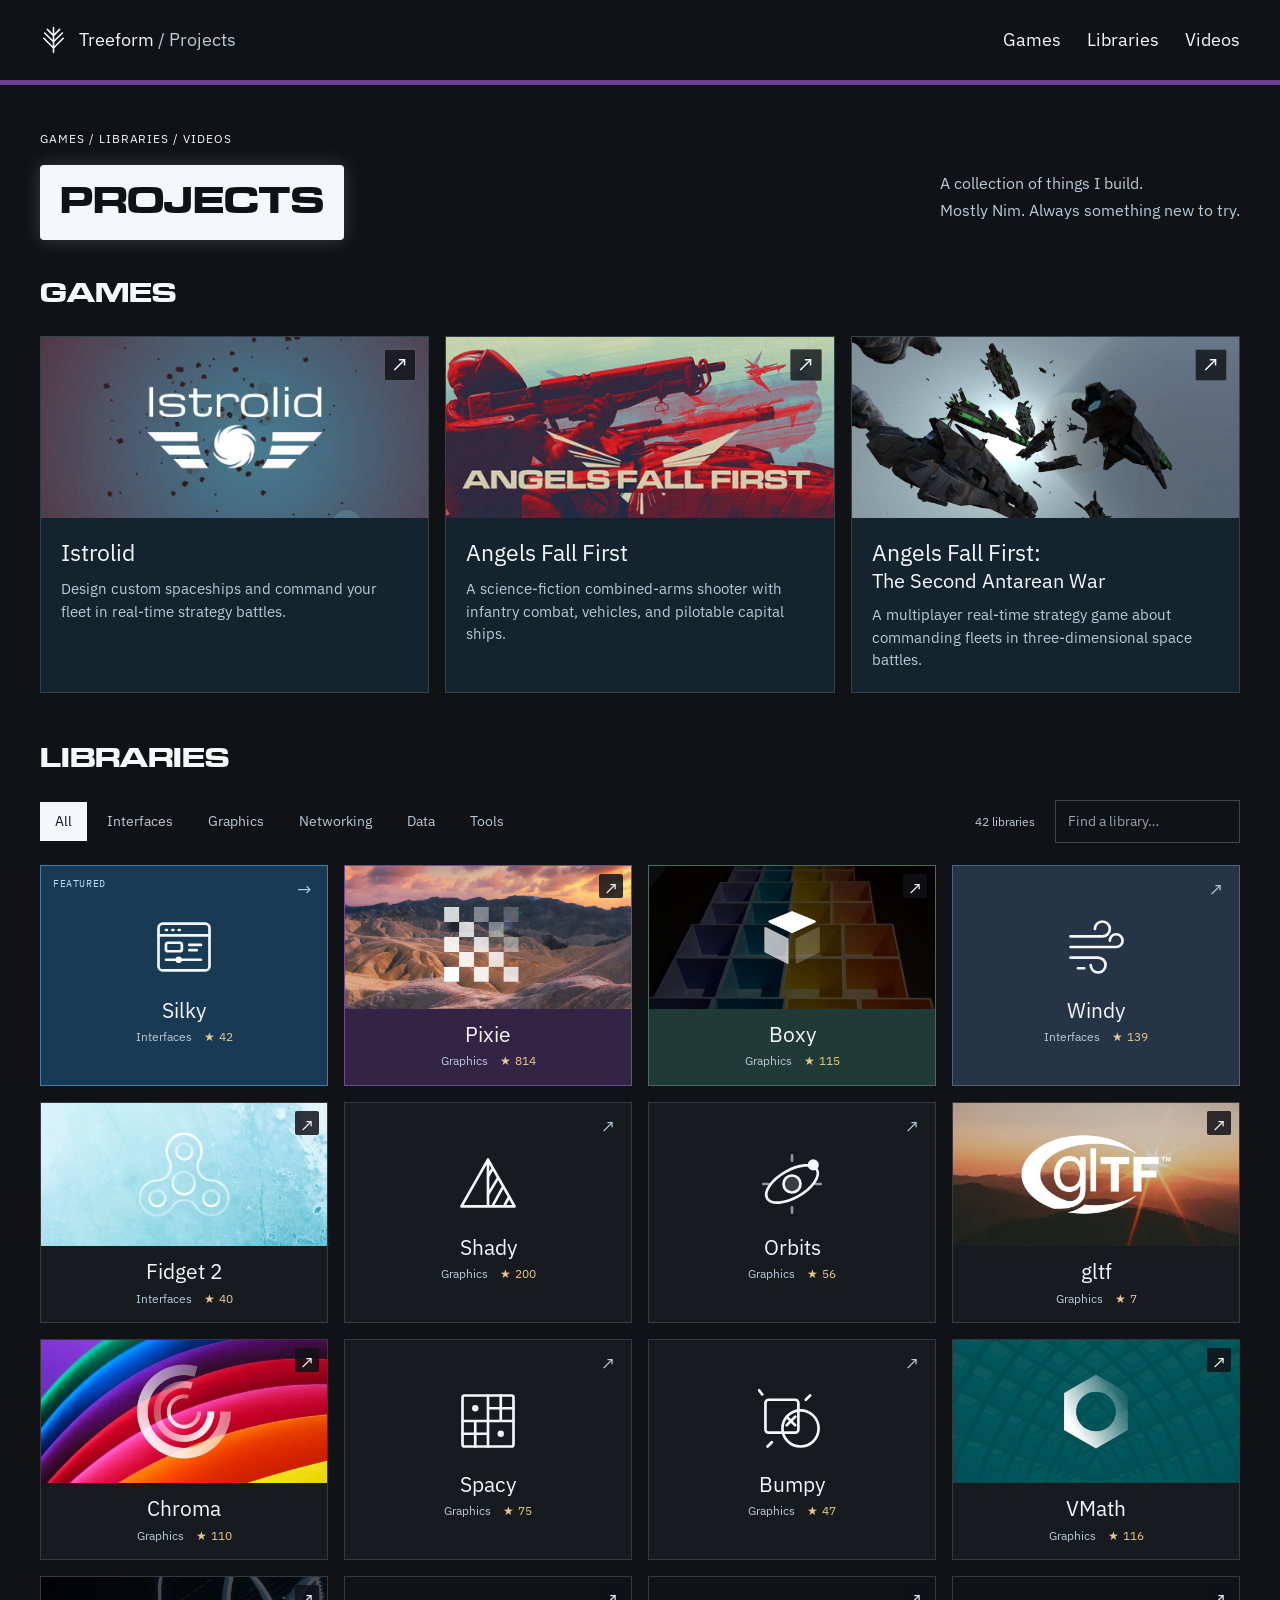
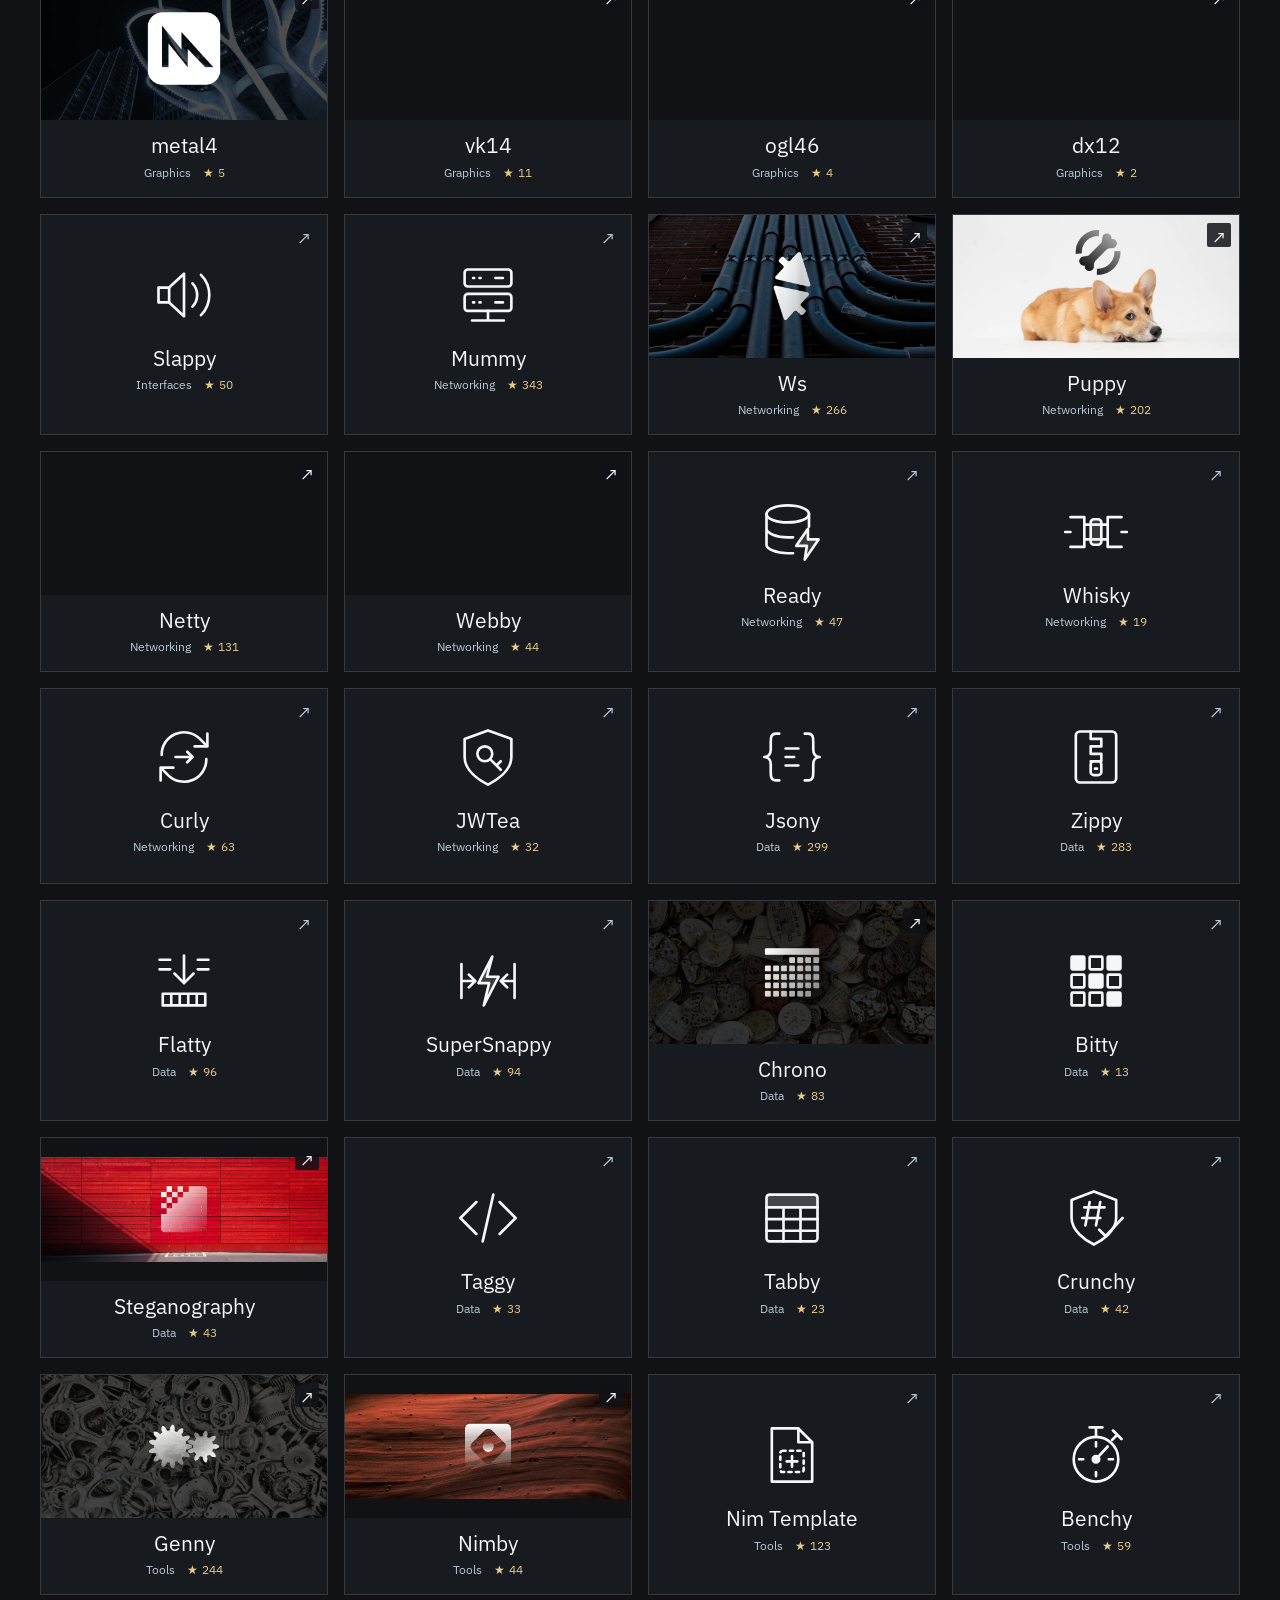
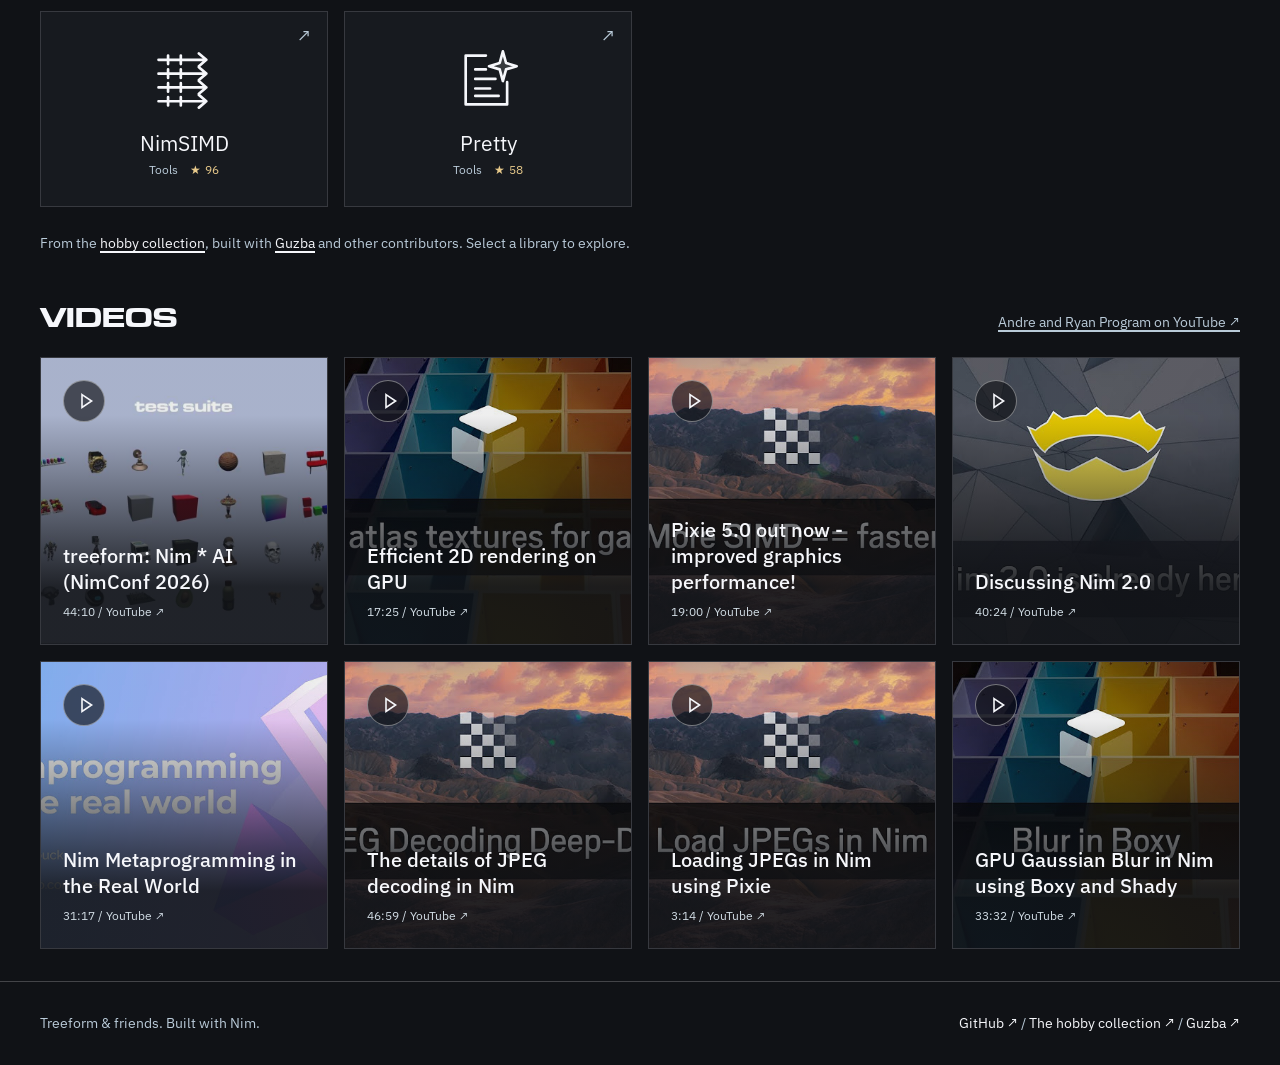
==== commit 6fda7d45: "show GitHub stars on library cards" ====
--- a/index.html
+++ b/index.html
@@ -92,7 +92,10 @@
                 <span class="tile-badge">Featured</span><span class="tile-arrow" aria-hidden="true">→</span>
                 <span class="project-icon"><svg viewBox="0 0 64 64" aria-hidden="true"><use href="assets/icons.svg#silky"/></svg></span>
                 <h3>Silky</h3>
-                <span class="project-category">Interfaces</span>
+                <span class="project-meta">
+                  <span class="project-category">Interfaces</span>
+                  <span class="project-stars" data-repo="treeform/silky" title="42 GitHub stars. Updated 2026-11-12."><span aria-hidden="true">★</span> 42<span class="sr-only"> GitHub stars</span></span>
+                </span>
                 <span id="silky-description" class="sr-only">A fast immediate mode GUI with an idiomatic Nim API and atlas-based rendering. By treeform.</span>
               </a>
             </article>
@@ -101,7 +104,10 @@
                 <span class="tile-arrow" aria-hidden="true">↗</span>
                 <img class="project-art" src="assets/libraries/pixie.png" alt="" width="1920" height="960" loading="lazy" decoding="async">
                 <h3>Pixie</h3>
-                <span class="project-category">Graphics</span>
+                <span class="project-meta">
+                  <span class="project-category">Graphics</span>
+                  <span class="project-stars" data-repo="treeform/pixie" title="814 GitHub stars. Updated 2026-11-12."><span aria-hidden="true">★</span> 814<span class="sr-only"> GitHub stars</span></span>
+                </span>
                 <span id="pixie-description" class="sr-only">A pure Nim 2D graphics library for images, paths, text, and pixel-perfect rendering. By treeform.</span>
               </a>
             </article>
@@ -110,7 +116,10 @@
                 <span class="tile-arrow" aria-hidden="true">↗</span>
                 <img class="project-art" src="assets/libraries/boxy.png" alt="" width="1920" height="960" loading="lazy" decoding="async">
                 <h3>Boxy</h3>
-                <span class="project-category">Graphics</span>
+                <span class="project-meta">
+                  <span class="project-category">Graphics</span>
+                  <span class="project-stars" data-repo="treeform/boxy" title="115 GitHub stars. Updated 2026-11-12."><span aria-hidden="true">★</span> 115<span class="sr-only"> GitHub stars</span></span>
+                </span>
                 <span id="boxy-description" class="sr-only">An easy-to-use 2D GPU rendering API built on top of Pixie. By treeform.</span>
               </a>
             </article>
@@ -119,7 +128,10 @@
                 <span class="tile-arrow" aria-hidden="true">↗</span>
                 <span class="project-icon"><svg viewBox="0 0 64 64" aria-hidden="true"><use href="assets/icons.svg#windy"/></svg></span>
                 <h3>Windy</h3>
-                <span class="project-category">Interfaces</span>
+                <span class="project-meta">
+                  <span class="project-category">Interfaces</span>
+                  <span class="project-stars" data-repo="treeform/windy" title="139 GitHub stars. Updated 2026-11-12."><span aria-hidden="true">★</span> 139<span class="sr-only"> GitHub stars</span></span>
+                </span>
                 <span id="windy-description" class="sr-only">Window management, input, and platform integration for native games and applications. By treeform.</span>
               </a>
             </article>
@@ -128,7 +140,10 @@
                 <span class="tile-arrow" aria-hidden="true">↗</span>
                 <img class="project-art project-art-cover" src="assets/libraries/fidget2.png" alt="" width="1620" height="515" loading="lazy" decoding="async">
                 <h3>Fidget 2</h3>
-                <span class="project-category">Interfaces</span>
+                <span class="project-meta">
+                  <span class="project-category">Interfaces</span>
+                  <span class="project-stars" data-repo="treeform/fidget2" title="40 GitHub stars. Updated 2026-11-12."><span aria-hidden="true">★</span> 40<span class="sr-only"> GitHub stars</span></span>
+                </span>
                 <span id="fidget2-description" class="sr-only">Cross-platform native interfaces that can load designs directly from Figma. By treeform.</span>
               </a>
             </article>
@@ -137,7 +152,10 @@
                 <span class="tile-arrow" aria-hidden="true">↗</span>
                 <span class="project-icon"><svg viewBox="0 0 64 64" aria-hidden="true"><use href="assets/icons.svg#shady"/></svg></span>
                 <h3>Shady</h3>
-                <span class="project-category">Graphics</span>
+                <span class="project-meta">
+                  <span class="project-category">Graphics</span>
+                  <span class="project-stars" data-repo="treeform/shady" title="200 GitHub stars. Updated 2026-11-12."><span aria-hidden="true">★</span> 200<span class="sr-only"> GitHub stars</span></span>
+                </span>
                 <span id="shady-description" class="sr-only">Write GPU shaders in Nim and compile them to GPU shader languages. By treeform.</span>
               </a>
             </article>
@@ -146,7 +164,10 @@
                 <span class="tile-arrow" aria-hidden="true">↗</span>
                 <span class="project-icon"><svg viewBox="0 0 64 64" aria-hidden="true"><use href="assets/icons.svg#orbits"/></svg></span>
                 <h3>Orbits</h3>
-                <span class="project-category">Graphics</span>
+                <span class="project-meta">
+                  <span class="project-category">Graphics</span>
+                  <span class="project-stars" data-repo="treeform/orbits" title="56 GitHub stars. Updated 2026-11-12."><span aria-hidden="true">★</span> 56<span class="sr-only"> GitHub stars</span></span>
+                </span>
                 <span id="orbits-description" class="sr-only">Orbital mechanics, astrometry, and spacecraft trajectory tools for Nim. By treeform.</span>
               </a>
             </article>
@@ -155,7 +176,10 @@
                 <span class="tile-arrow" aria-hidden="true">↗</span>
                 <img class="project-art" src="assets/libraries/gltf.png" alt="" width="1920" height="960" loading="lazy" decoding="async">
                 <h3>gltf</h3>
-                <span class="project-category">Graphics</span>
+                <span class="project-meta">
+                  <span class="project-category">Graphics</span>
+                  <span class="project-stars" data-repo="treeform/gltf" title="7 GitHub stars. Updated 2026-11-12."><span aria-hidden="true">★</span> 7<span class="sr-only"> GitHub stars</span></span>
+                </span>
                 <span id="gltf-description" class="sr-only">A glTF 3D asset library with a viewer for rendering and tooling experiments. By treeform.</span>
               </a>
             </article>
@@ -164,7 +188,10 @@
                 <span class="tile-arrow" aria-hidden="true">↗</span>
                 <img class="project-art" src="assets/libraries/chroma.png" alt="" width="1920" height="960" loading="lazy" decoding="async">
                 <h3>Chroma</h3>
-                <span class="project-category">Graphics</span>
+                <span class="project-meta">
+                  <span class="project-category">Graphics</span>
+                  <span class="project-stars" data-repo="treeform/chroma" title="110 GitHub stars. Updated 2026-11-12."><span aria-hidden="true">★</span> 110<span class="sr-only"> GitHub stars</span></span>
+                </span>
                 <span id="chroma-description" class="sr-only">Color types, conversions, and utilities for working with color. By treeform.</span>
               </a>
             </article>
@@ -173,7 +200,10 @@
                 <span class="tile-arrow" aria-hidden="true">↗</span>
                 <span class="project-icon"><svg viewBox="0 0 64 64" aria-hidden="true"><use href="assets/icons.svg#spacy"/></svg></span>
                 <h3>Spacy</h3>
-                <span class="project-category">Graphics</span>
+                <span class="project-meta">
+                  <span class="project-category">Graphics</span>
+                  <span class="project-stars" data-repo="treeform/spacy" title="75 GitHub stars. Updated 2026-11-12."><span aria-hidden="true">★</span> 75<span class="sr-only"> GitHub stars</span></span>
+                </span>
                 <span id="spacy-description" class="sr-only">Spatial data structures that accelerate proximity queries for games and graphics. By treeform.</span>
               </a>
             </article>
@@ -182,7 +212,10 @@
                 <span class="tile-arrow" aria-hidden="true">↗</span>
                 <span class="project-icon"><svg viewBox="0 0 64 64" aria-hidden="true"><use href="assets/icons.svg#bumpy"/></svg></span>
                 <h3>Bumpy</h3>
-                <span class="project-category">Graphics</span>
+                <span class="project-meta">
+                  <span class="project-category">Graphics</span>
+                  <span class="project-stars" data-repo="treeform/bumpy" title="47 GitHub stars. Updated 2026-11-12."><span aria-hidden="true">★</span> 47<span class="sr-only"> GitHub stars</span></span>
+                </span>
                 <span id="bumpy-description" class="sr-only">2D intersection tests for points, circles, rectangles, segments, and polygons. By treeform.</span>
               </a>
             </article>
@@ -191,7 +224,10 @@
                 <span class="tile-arrow" aria-hidden="true">↗</span>
                 <img class="project-art" src="assets/libraries/vmath.png" alt="" width="1920" height="960" loading="lazy" decoding="async">
                 <h3>VMath</h3>
-                <span class="project-category">Graphics</span>
+                <span class="project-meta">
+                  <span class="project-category">Graphics</span>
+                  <span class="project-stars" data-repo="treeform/vmath" title="116 GitHub stars. Updated 2026-11-12."><span aria-hidden="true">★</span> 116<span class="sr-only"> GitHub stars</span></span>
+                </span>
                 <span id="vmath-description" class="sr-only">GLSL-style vector and matrix mathematics for 2D and 3D graphics. By treeform.</span>
               </a>
             </article>
@@ -200,7 +236,10 @@
                 <span class="tile-arrow" aria-hidden="true">↗</span>
                 <img class="project-art" src="assets/libraries/metal4.png" alt="" width="1920" height="960" loading="lazy" decoding="async">
                 <h3>metal4</h3>
-                <span class="project-category">Graphics</span>
+                <span class="project-meta">
+                  <span class="project-category">Graphics</span>
+                  <span class="project-stars" data-repo="treeform/metal4" title="5 GitHub stars. Updated 2026-11-12."><span aria-hidden="true">★</span> 5<span class="sr-only"> GitHub stars</span></span>
+                </span>
                 <span id="metal4-description" class="sr-only">Metal 4 bindings for Nim on macOS. By treeform.</span>
               </a>
             </article>
@@ -209,7 +248,10 @@
                 <span class="tile-arrow" aria-hidden="true">↗</span>
                 <img class="project-art" src="assets/libraries/vk14.png" alt="" width="1920" height="960" loading="lazy" decoding="async">
                 <h3>vk14</h3>
-                <span class="project-category">Graphics</span>
+                <span class="project-meta">
+                  <span class="project-category">Graphics</span>
+                  <span class="project-stars" data-repo="treeform/vk14" title="11 GitHub stars. Updated 2026-11-12."><span aria-hidden="true">★</span> 11<span class="sr-only"> GitHub stars</span></span>
+                </span>
                 <span id="vk14-description" class="sr-only">A cross-platform Vulkan 1.4 wrapper for Nim. By treeform.</span>
               </a>
             </article>
@@ -218,7 +260,10 @@
                 <span class="tile-arrow" aria-hidden="true">↗</span>
                 <img class="project-art" src="assets/libraries/ogl46.png" alt="" width="1920" height="960" loading="lazy" decoding="async">
                 <h3>ogl46</h3>
-                <span class="project-category">Graphics</span>
+                <span class="project-meta">
+                  <span class="project-category">Graphics</span>
+                  <span class="project-stars" data-repo="treeform/ogl46" title="4 GitHub stars. Updated 2026-11-12."><span aria-hidden="true">★</span> 4<span class="sr-only"> GitHub stars</span></span>
+                </span>
                 <span id="ogl46-description" class="sr-only">A cross-platform OpenGL 4.6 Direct State Access wrapper for Nim. By treeform.</span>
               </a>
             </article>
@@ -227,7 +272,10 @@
                 <span class="tile-arrow" aria-hidden="true">↗</span>
                 <img class="project-art" src="assets/libraries/dx12.png" alt="" width="1920" height="960" loading="lazy" decoding="async">
                 <h3>dx12</h3>
-                <span class="project-category">Graphics</span>
+                <span class="project-meta">
+                  <span class="project-category">Graphics</span>
+                  <span class="project-stars" data-repo="treeform/dx12" title="2 GitHub stars. Updated 2026-11-12."><span aria-hidden="true">★</span> 2<span class="sr-only"> GitHub stars</span></span>
+                </span>
                 <span id="dx12-description" class="sr-only">A DirectX 12 wrapper for Nim on Windows. By treeform.</span>
               </a>
             </article>
@@ -236,7 +284,10 @@
                 <span class="tile-arrow" aria-hidden="true">↗</span>
                 <span class="project-icon"><svg viewBox="0 0 64 64" aria-hidden="true"><use href="assets/icons.svg#slappy"/></svg></span>
                 <h3>Slappy</h3>
-                <span class="project-category">Interfaces</span>
+                <span class="project-meta">
+                  <span class="project-category">Interfaces</span>
+                  <span class="project-stars" data-repo="treeform/slappy" title="50 GitHub stars. Updated 2026-11-12."><span aria-hidden="true">★</span> 50<span class="sr-only"> GitHub stars</span></span>
+                </span>
                 <span id="slappy-description" class="sr-only">A 3D sound API with audio loading, positional sound, and listener controls. By treeform.</span>
               </a>
             </article>
@@ -245,7 +296,10 @@
                 <span class="tile-arrow" aria-hidden="true">↗</span>
                 <span class="project-icon"><svg viewBox="0 0 64 64" aria-hidden="true"><use href="assets/icons.svg#mummy"/></svg></span>
                 <h3>Mummy</h3>
-                <span class="project-category">Networking</span>
+                <span class="project-meta">
+                  <span class="project-category">Networking</span>
+                  <span class="project-stars" data-repo="guzba/mummy" title="343 GitHub stars. Updated 2026-11-12."><span aria-hidden="true">★</span> 343<span class="sr-only"> GitHub stars</span></span>
+                </span>
                 <span id="mummy-description" class="sr-only">A multi-threaded HTTP and WebSocket server written entirely in Nim. By guzba.</span>
               </a>
             </article>
@@ -254,7 +308,10 @@
                 <span class="tile-arrow" aria-hidden="true">↗</span>
                 <img class="project-art" src="assets/libraries/ws.png" alt="" width="1920" height="960" loading="lazy" decoding="async">
                 <h3>Ws</h3>
-                <span class="project-category">Networking</span>
+                <span class="project-meta">
+                  <span class="project-category">Networking</span>
+                  <span class="project-stars" data-repo="treeform/ws" title="266 GitHub stars. Updated 2026-11-12."><span aria-hidden="true">★</span> 266<span class="sr-only"> GitHub stars</span></span>
+                </span>
                 <span id="ws-description" class="sr-only">A WebSocket client and server library with async support. By treeform.</span>
               </a>
             </article>
@@ -263,7 +320,10 @@
                 <span class="tile-arrow" aria-hidden="true">↗</span>
                 <img class="project-art" src="assets/libraries/puppy.png" alt="" width="1920" height="960" loading="lazy" decoding="async">
                 <h3>Puppy</h3>
-                <span class="project-category">Networking</span>
+                <span class="project-meta">
+                  <span class="project-category">Networking</span>
+                  <span class="project-stars" data-repo="treeform/puppy" title="202 GitHub stars. Updated 2026-11-12."><span aria-hidden="true">★</span> 202<span class="sr-only"> GitHub stars</span></span>
+                </span>
                 <span id="puppy-description" class="sr-only">Fetch resources over HTTP and HTTPS. By treeform.</span>
               </a>
             </article>
@@ -272,7 +332,10 @@
                 <span class="tile-arrow" aria-hidden="true">↗</span>
                 <img class="project-art" src="assets/libraries/netty.png" alt="" width="1920" height="960" loading="lazy" decoding="async">
                 <h3>Netty</h3>
-                <span class="project-category">Networking</span>
+                <span class="project-meta">
+                  <span class="project-category">Networking</span>
+                  <span class="project-stars" data-repo="treeform/netty" title="131 GitHub stars. Updated 2026-11-12."><span aria-hidden="true">★</span> 131<span class="sr-only"> GitHub stars</span></span>
+                </span>
                 <span id="netty-description" class="sr-only">Reliable UDP connections for Nim applications. By treeform.</span>
               </a>
             </article>
@@ -281,7 +344,10 @@
                 <span class="tile-arrow" aria-hidden="true">↗</span>
                 <img class="project-art" src="assets/libraries/webby.png" alt="" width="1920" height="960" loading="lazy" decoding="async">
                 <h3>Webby</h3>
-                <span class="project-category">Networking</span>
+                <span class="project-meta">
+                  <span class="project-category">Networking</span>
+                  <span class="project-stars" data-repo="treeform/webby" title="44 GitHub stars. Updated 2026-11-12."><span aria-hidden="true">★</span> 44<span class="sr-only"> GitHub stars</span></span>
+                </span>
                 <span id="webby-description" class="sr-only">Common HTTP types and utilities for URLs, headers, and query parameters. By treeform.</span>
               </a>
             </article>
@@ -290,7 +356,10 @@
                 <span class="tile-arrow" aria-hidden="true">↗</span>
                 <span class="project-icon"><svg viewBox="0 0 64 64" aria-hidden="true"><use href="assets/icons.svg#ready"/></svg></span>
                 <h3>Ready</h3>
-                <span class="project-category">Networking</span>
+                <span class="project-meta">
+                  <span class="project-category">Networking</span>
+                  <span class="project-stars" data-repo="guzba/ready" title="47 GitHub stars. Updated 2026-11-12."><span aria-hidden="true">★</span> 47<span class="sr-only"> GitHub stars</span></span>
+                </span>
                 <span id="ready-description" class="sr-only">A Redis client designed for multi-threaded applications. By guzba.</span>
               </a>
             </article>
@@ -299,7 +368,10 @@
                 <span class="tile-arrow" aria-hidden="true">↗</span>
                 <span class="project-icon"><svg viewBox="0 0 64 64" aria-hidden="true"><use href="assets/icons.svg#whisky"/></svg></span>
                 <h3>Whisky</h3>
-                <span class="project-category">Networking</span>
+                <span class="project-meta">
+                  <span class="project-category">Networking</span>
+                  <span class="project-stars" data-repo="guzba/whisky" title="19 GitHub stars. Updated 2026-11-12."><span aria-hidden="true">★</span> 19<span class="sr-only"> GitHub stars</span></span>
+                </span>
                 <span id="whisky-description" class="sr-only">A blocking WebSocket client for straightforward synchronous code. By guzba.</span>
               </a>
             </article>
@@ -308,7 +380,10 @@
                 <span class="tile-arrow" aria-hidden="true">↗</span>
                 <span class="project-icon"><svg viewBox="0 0 64 64" aria-hidden="true"><use href="assets/icons.svg#curly"/></svg></span>
                 <h3>Curly</h3>
-                <span class="project-category">Networking</span>
+                <span class="project-meta">
+                  <span class="project-category">Networking</span>
+                  <span class="project-stars" data-repo="guzba/curly" title="63 GitHub stars. Updated 2026-11-12."><span aria-hidden="true">★</span> 63<span class="sr-only"> GitHub stars</span></span>
+                </span>
                 <span id="curly-description" class="sr-only">Pool and reuse libcurl handles for efficient HTTP requests. By guzba.</span>
               </a>
             </article>
@@ -317,7 +392,10 @@
                 <span class="tile-arrow" aria-hidden="true">↗</span>
                 <span class="project-icon"><svg viewBox="0 0 64 64" aria-hidden="true"><use href="assets/icons.svg#jwtea"/></svg></span>
                 <h3>JWTea</h3>
-                <span class="project-category">Networking</span>
+                <span class="project-meta">
+                  <span class="project-category">Networking</span>
+                  <span class="project-stars" data-repo="guzba/jwtea" title="32 GitHub stars. Updated 2026-11-12."><span aria-hidden="true">★</span> 32<span class="sr-only"> GitHub stars</span></span>
+                </span>
                 <span id="jwtea-description" class="sr-only">Create JSON Web Tokens in pure Nim without an OpenSSL dependency. By guzba.</span>
               </a>
             </article>
@@ -326,7 +404,10 @@
                 <span class="tile-arrow" aria-hidden="true">↗</span>
                 <span class="project-icon"><svg viewBox="0 0 64 64" aria-hidden="true"><use href="assets/icons.svg#jsony"/></svg></span>
                 <h3>Jsony</h3>
-                <span class="project-category">Data</span>
+                <span class="project-meta">
+                  <span class="project-category">Data</span>
+                  <span class="project-stars" data-repo="treeform/jsony" title="299 GitHub stars. Updated 2026-11-12."><span aria-hidden="true">★</span> 299<span class="sr-only"> GitHub stars</span></span>
+                </span>
                 <span id="jsony-description" class="sr-only">Parse JSON directly into objects and serialize them with customizable hooks. By treeform.</span>
               </a>
             </article>
@@ -335,7 +416,10 @@
                 <span class="tile-arrow" aria-hidden="true">↗</span>
                 <span class="project-icon"><svg viewBox="0 0 64 64" aria-hidden="true"><use href="assets/icons.svg#zippy"/></svg></span>
                 <h3>Zippy</h3>
-                <span class="project-category">Data</span>
+                <span class="project-meta">
+                  <span class="project-category">Data</span>
+                  <span class="project-stars" data-repo="guzba/zippy" title="283 GitHub stars. Updated 2026-11-12."><span aria-hidden="true">★</span> 283<span class="sr-only"> GitHub stars</span></span>
+                </span>
                 <span id="zippy-description" class="sr-only">DEFLATE, ZLIB, and GZIP compression with ZIP and tar archive support. By guzba.</span>
               </a>
             </article>
@@ -344,7 +428,10 @@
                 <span class="tile-arrow" aria-hidden="true">↗</span>
                 <span class="project-icon"><svg viewBox="0 0 64 64" aria-hidden="true"><use href="assets/icons.svg#flatty"/></svg></span>
                 <h3>Flatty</h3>
-                <span class="project-category">Data</span>
+                <span class="project-meta">
+                  <span class="project-category">Data</span>
+                  <span class="project-stars" data-repo="treeform/flatty" title="96 GitHub stars. Updated 2026-11-12."><span aria-hidden="true">★</span> 96<span class="sr-only"> GitHub stars</span></span>
+                </span>
                 <span id="flatty-description" class="sr-only">Fast serialization and utilities for working with flat binary data. By treeform.</span>
               </a>
             </article>
@@ -353,7 +440,10 @@
                 <span class="tile-arrow" aria-hidden="true">↗</span>
                 <span class="project-icon"><svg viewBox="0 0 64 64" aria-hidden="true"><use href="assets/icons.svg#supersnappy"/></svg></span>
                 <h3>SuperSnappy</h3>
-                <span class="project-category">Data</span>
+                <span class="project-meta">
+                  <span class="project-category">Data</span>
+                  <span class="project-stars" data-repo="guzba/supersnappy" title="94 GitHub stars. Updated 2026-11-12."><span aria-hidden="true">★</span> 94<span class="sr-only"> GitHub stars</span></span>
+                </span>
                 <span id="supersnappy-description" class="sr-only">A small, dependency-free implementation of Snappy compression in pure Nim. By guzba.</span>
               </a>
             </article>
@@ -362,7 +452,10 @@
                 <span class="tile-arrow" aria-hidden="true">↗</span>
                 <img class="project-art" src="assets/libraries/chrono.png" alt="" width="1920" height="960" loading="lazy" decoding="async">
                 <h3>Chrono</h3>
-                <span class="project-category">Data</span>
+                <span class="project-meta">
+                  <span class="project-category">Data</span>
+                  <span class="project-stars" data-repo="treeform/chrono" title="83 GitHub stars. Updated 2026-11-12."><span aria-hidden="true">★</span> 83<span class="sr-only"> GitHub stars</span></span>
+                </span>
                 <span id="chrono-description" class="sr-only">Timestamps, calendars, and time zones for Nim. By treeform.</span>
               </a>
             </article>
@@ -371,7 +464,10 @@
                 <span class="tile-arrow" aria-hidden="true">↗</span>
                 <span class="project-icon"><svg viewBox="0 0 64 64" aria-hidden="true"><use href="assets/icons.svg#bitty"/></svg></span>
                 <h3>Bitty</h3>
-                <span class="project-category">Data</span>
+                <span class="project-meta">
+                  <span class="project-category">Data</span>
+                  <span class="project-stars" data-repo="treeform/bitty" title="13 GitHub stars. Updated 2026-11-12."><span aria-hidden="true">★</span> 13<span class="sr-only"> GitHub stars</span></span>
+                </span>
                 <span id="bitty-description" class="sr-only">Compact one- and two-dimensional bit arrays and operations. By treeform.</span>
               </a>
             </article>
@@ -380,7 +476,10 @@
                 <span class="tile-arrow" aria-hidden="true">↗</span>
                 <img class="project-art" src="assets/libraries/steganography.png" alt="" width="933" height="343" loading="lazy" decoding="async">
                 <h3>Steganography</h3>
-                <span class="project-category">Data</span>
+                <span class="project-meta">
+                  <span class="project-category">Data</span>
+                  <span class="project-stars" data-repo="treeform/steganography" title="43 GitHub stars. Updated 2026-11-12."><span aria-hidden="true">★</span> 43<span class="sr-only"> GitHub stars</span></span>
+                </span>
                 <span id="steganography-description" class="sr-only">Encode and decode hidden data inside images. By treeform.</span>
               </a>
             </article>
@@ -389,7 +488,10 @@
                 <span class="tile-arrow" aria-hidden="true">↗</span>
                 <span class="project-icon"><svg viewBox="0 0 64 64" aria-hidden="true"><use href="assets/icons.svg#taggy"/></svg></span>
                 <h3>Taggy</h3>
-                <span class="project-category">Data</span>
+                <span class="project-meta">
+                  <span class="project-category">Data</span>
+                  <span class="project-stars" data-repo="treeform/taggy" title="33 GitHub stars. Updated 2026-11-12."><span aria-hidden="true">★</span> 33<span class="sr-only"> GitHub stars</span></span>
+                </span>
                 <span id="taggy-description" class="sr-only">Parse and serialize HTML and XML, and generate static HTML and CSS. By treeform.</span>
               </a>
             </article>
@@ -398,7 +500,10 @@
                 <span class="tile-arrow" aria-hidden="true">↗</span>
                 <span class="project-icon"><svg viewBox="0 0 64 64" aria-hidden="true"><use href="assets/icons.svg#tabby"/></svg></span>
                 <h3>Tabby</h3>
-                <span class="project-category">Data</span>
+                <span class="project-meta">
+                  <span class="project-category">Data</span>
+                  <span class="project-stars" data-repo="treeform/tabby" title="23 GitHub stars. Updated 2026-11-12."><span aria-hidden="true">★</span> 23<span class="sr-only"> GitHub stars</span></span>
+                </span>
                 <span id="tabby-description" class="sr-only">Parse CSV and TSV directly into Nim objects with customizable hooks. By treeform.</span>
               </a>
             </article>
@@ -407,7 +512,10 @@
                 <span class="tile-arrow" aria-hidden="true">↗</span>
                 <span class="project-icon"><svg viewBox="0 0 64 64" aria-hidden="true"><use href="assets/icons.svg#crunchy"/></svg></span>
                 <h3>Crunchy</h3>
-                <span class="project-category">Data</span>
+                <span class="project-meta">
+                  <span class="project-category">Data</span>
+                  <span class="project-stars" data-repo="guzba/crunchy" title="42 GitHub stars. Updated 2026-11-12."><span aria-hidden="true">★</span> 42<span class="sr-only"> GitHub stars</span></span>
+                </span>
                 <span id="crunchy-description" class="sr-only">Pure Nim hashes and integrity checks, including SHA-256, CRC, and Adler-32. By guzba.</span>
               </a>
             </article>
@@ -416,7 +524,10 @@
                 <span class="tile-arrow" aria-hidden="true">↗</span>
                 <img class="project-art" src="assets/libraries/genny.png" alt="" width="1920" height="960" loading="lazy" decoding="async">
                 <h3>Genny</h3>
-                <span class="project-category">Tools</span>
+                <span class="project-meta">
+                  <span class="project-category">Tools</span>
+                  <span class="project-stars" data-repo="treeform/genny" title="244 GitHub stars. Updated 2026-11-12."><span aria-hidden="true">★</span> 244<span class="sr-only"> GitHub stars</span></span>
+                </span>
                 <span id="genny-description" class="sr-only">Generate bindings that make Nim libraries available to other languages. By treeform.</span>
               </a>
             </article>
@@ -425,7 +536,10 @@
                 <span class="tile-arrow" aria-hidden="true">↗</span>
                 <img class="project-art" src="assets/libraries/nimby.png" alt="" width="933" height="343" loading="lazy" decoding="async">
                 <h3>Nimby</h3>
-                <span class="project-category">Tools</span>
+                <span class="project-meta">
+                  <span class="project-category">Tools</span>
+                  <span class="project-stars" data-repo="treeform/nimby" title="44 GitHub stars. Updated 2026-11-12."><span aria-hidden="true">★</span> 44<span class="sr-only"> GitHub stars</span></span>
+                </span>
                 <span id="nimby-description" class="sr-only">An unofficial Nim package manager and installer with workspace and lockfile support. By treeform.</span>
               </a>
             </article>
@@ -434,7 +548,10 @@
                 <span class="tile-arrow" aria-hidden="true">↗</span>
                 <span class="project-icon"><svg viewBox="0 0 64 64" aria-hidden="true"><use href="assets/icons.svg#nimtemplate"/></svg></span>
                 <h3>Nim Template</h3>
-                <span class="project-category">Tools</span>
+                <span class="project-meta">
+                  <span class="project-category">Tools</span>
+                  <span class="project-stars" data-repo="treeform/nimtemplate" title="123 GitHub stars. Updated 2026-11-12."><span aria-hidden="true">★</span> 123<span class="sr-only"> GitHub stars</span></span>
+                </span>
                 <span id="nimtemplate-description" class="sr-only">A starting point for a new Nim library or project. By treeform.</span>
               </a>
             </article>
@@ -443,7 +560,10 @@
                 <span class="tile-arrow" aria-hidden="true">↗</span>
                 <span class="project-icon"><svg viewBox="0 0 64 64" aria-hidden="true"><use href="assets/icons.svg#benchy"/></svg></span>
                 <h3>Benchy</h3>
-                <span class="project-category">Tools</span>
+                <span class="project-meta">
+                  <span class="project-category">Tools</span>
+                  <span class="project-stars" data-repo="treeform/benchy" title="59 GitHub stars. Updated 2026-11-12."><span aria-hidden="true">★</span> 59<span class="sr-only"> GitHub stars</span></span>
+                </span>
                 <span id="benchy-description" class="sr-only">Simple benchmarking tools to measure the performance of your code. By treeform.</span>
               </a>
             </article>
@@ -452,7 +572,10 @@
                 <span class="tile-arrow" aria-hidden="true">↗</span>
                 <span class="project-icon"><svg viewBox="0 0 64 64" aria-hidden="true"><use href="assets/icons.svg#nimsimd"/></svg></span>
                 <h3>NimSIMD</h3>
-                <span class="project-category">Tools</span>
+                <span class="project-meta">
+                  <span class="project-category">Tools</span>
+                  <span class="project-stars" data-repo="guzba/nimsimd" title="96 GitHub stars. Updated 2026-11-12."><span aria-hidden="true">★</span> 96<span class="sr-only"> GitHub stars</span></span>
+                </span>
                 <span id="nimsimd-description" class="sr-only">Convenient bindings for SIMD instructions. By guzba.</span>
               </a>
             </article>
@@ -461,7 +584,10 @@
                 <span class="tile-arrow" aria-hidden="true">↗</span>
                 <span class="project-icon"><svg viewBox="0 0 64 64" aria-hidden="true"><use href="assets/icons.svg#pretty"/></svg></span>
                 <h3>Pretty</h3>
-                <span class="project-category">Tools</span>
+                <span class="project-meta">
+                  <span class="project-category">Tools</span>
+                  <span class="project-stars" data-repo="treeform/pretty" title="58 GitHub stars. Updated 2026-11-12."><span aria-hidden="true">★</span> 58<span class="sr-only"> GitHub stars</span></span>
+                </span>
                 <span id="pretty-description" class="sr-only">Print Nim objects with readable formatting and syntax highlighting. By treeform.</span>
               </a>
             </article>
--- a/assets/styles.css
+++ b/assets/styles.css
@@ -313,6 +313,23 @@
   box-shadow: none;
 }
 .project-category { color: var(--muted); font-size: 12px; }
+.project-meta {
+  display: flex;
+  align-items: center;
+  justify-content: center;
+  flex-wrap: wrap;
+  gap: 4px 12px;
+  padding-inline: 8px;
+}
+.project-stars {
+  display: inline-flex;
+  align-items: center;
+  gap: 4px;
+  color: #e8ca8b;
+  font-size: 12px;
+  font-variant-numeric: tabular-nums;
+  white-space: nowrap;
+}
 .tile-arrow { position: absolute; right: 15px; top: 9px; color: var(--muted); font-size: 18px; }
 .tile-badge { position: absolute; left: 12px; top: 12px; font: 10px/1.2 "IBM Plex Mono", monospace; text-transform: uppercase; letter-spacing: .06em; color: #baddf3; }
 .games-grid {
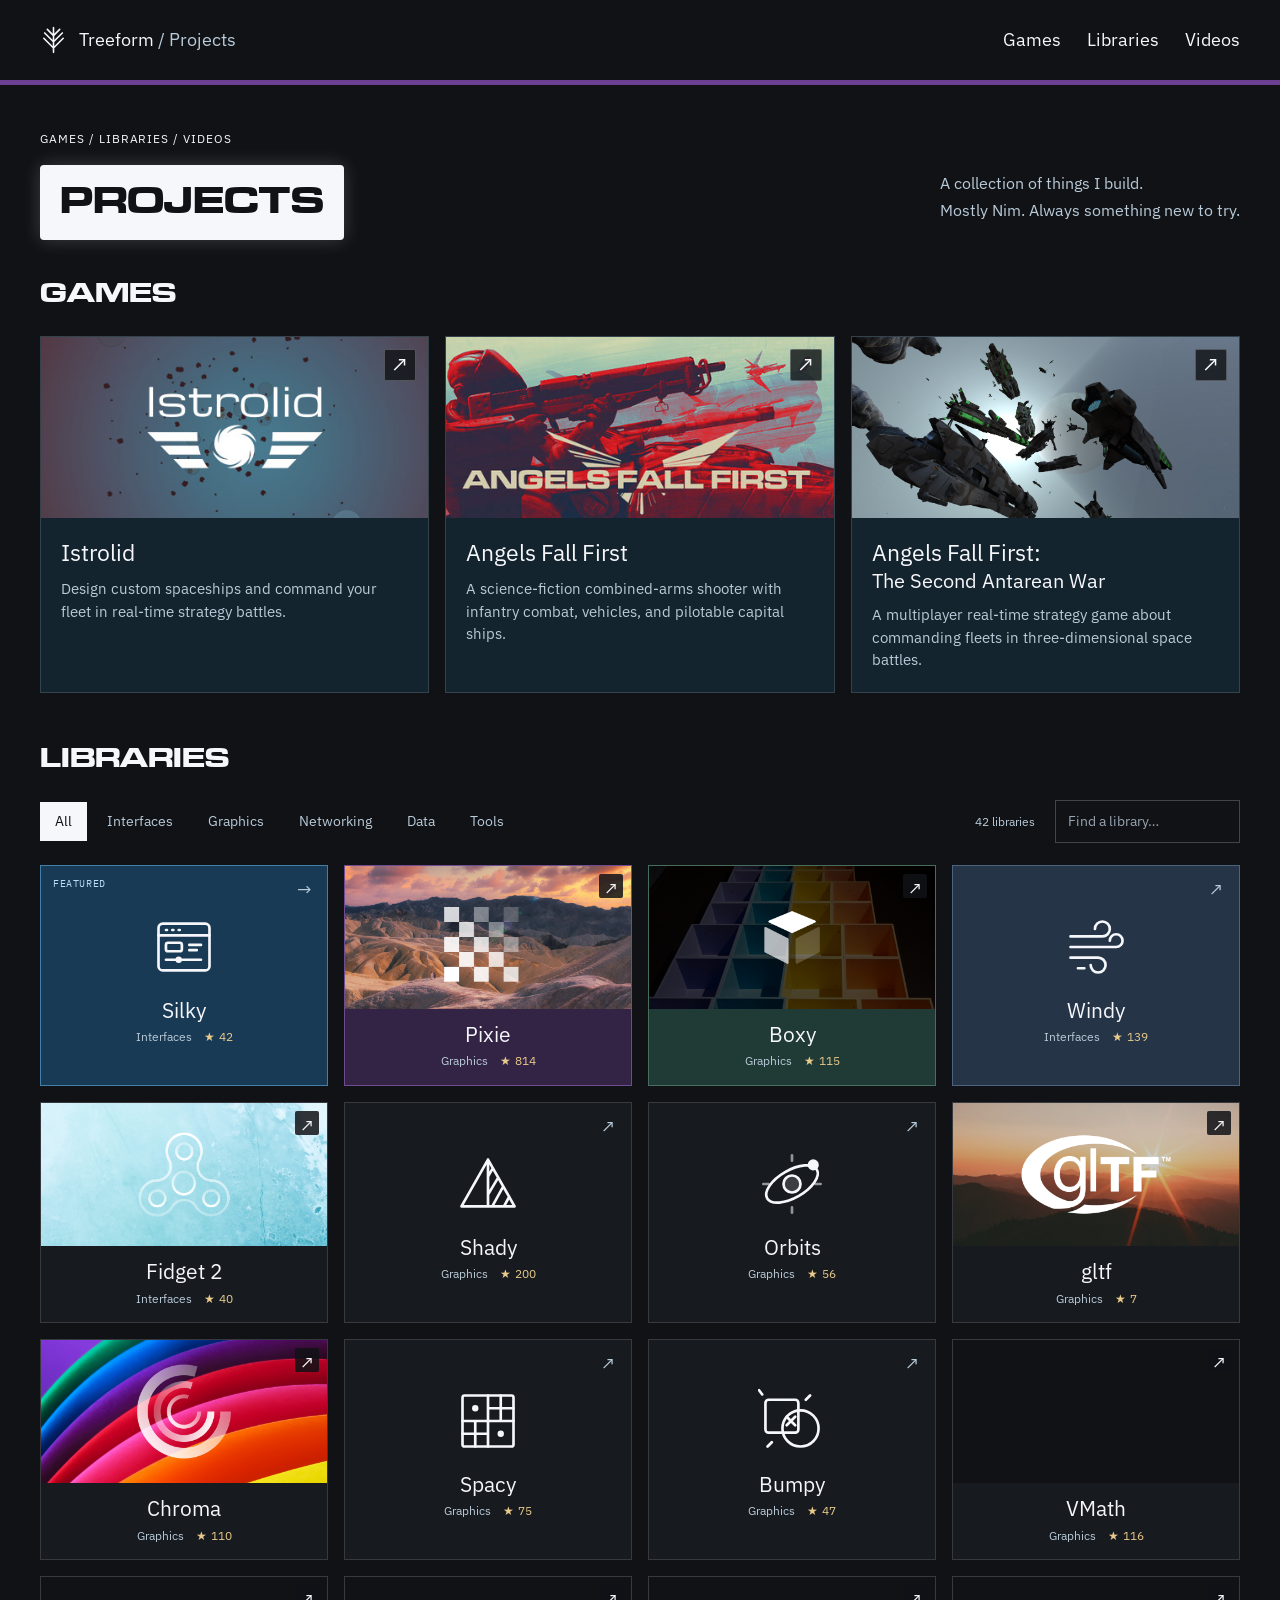
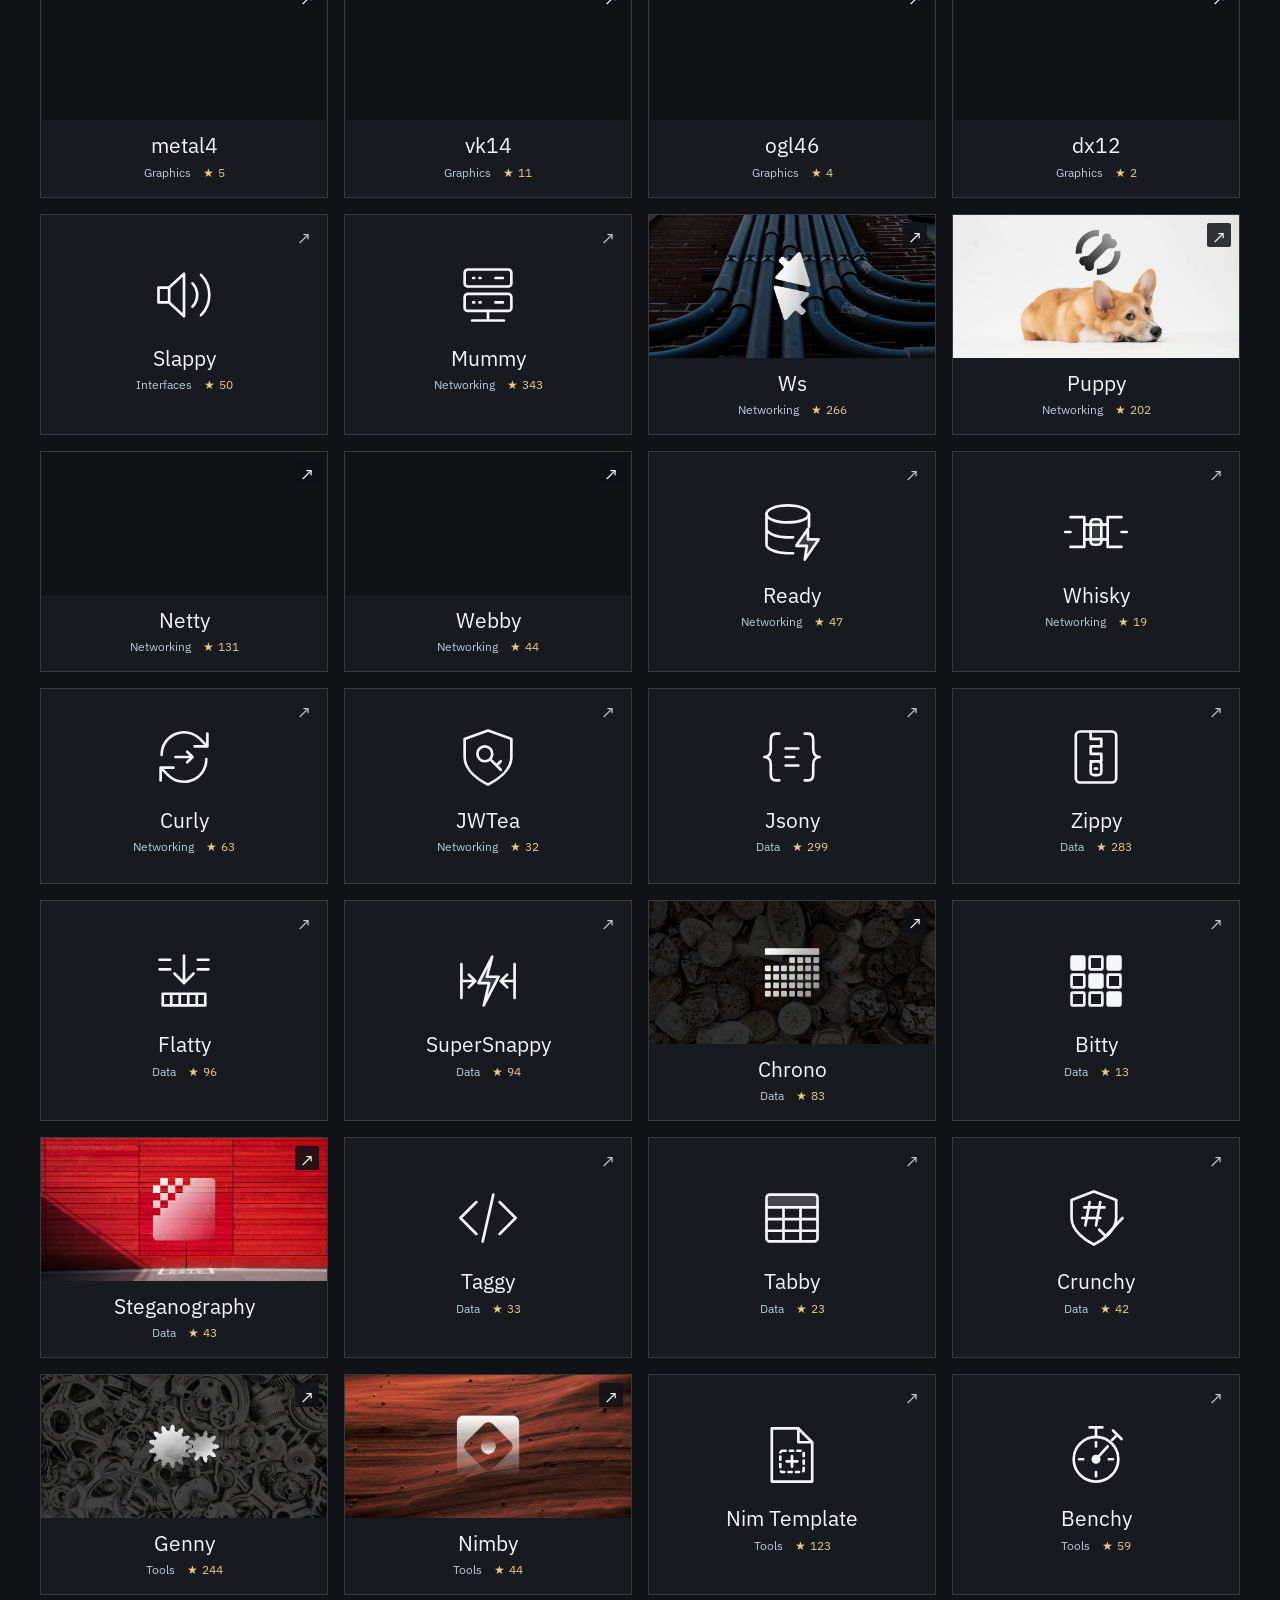
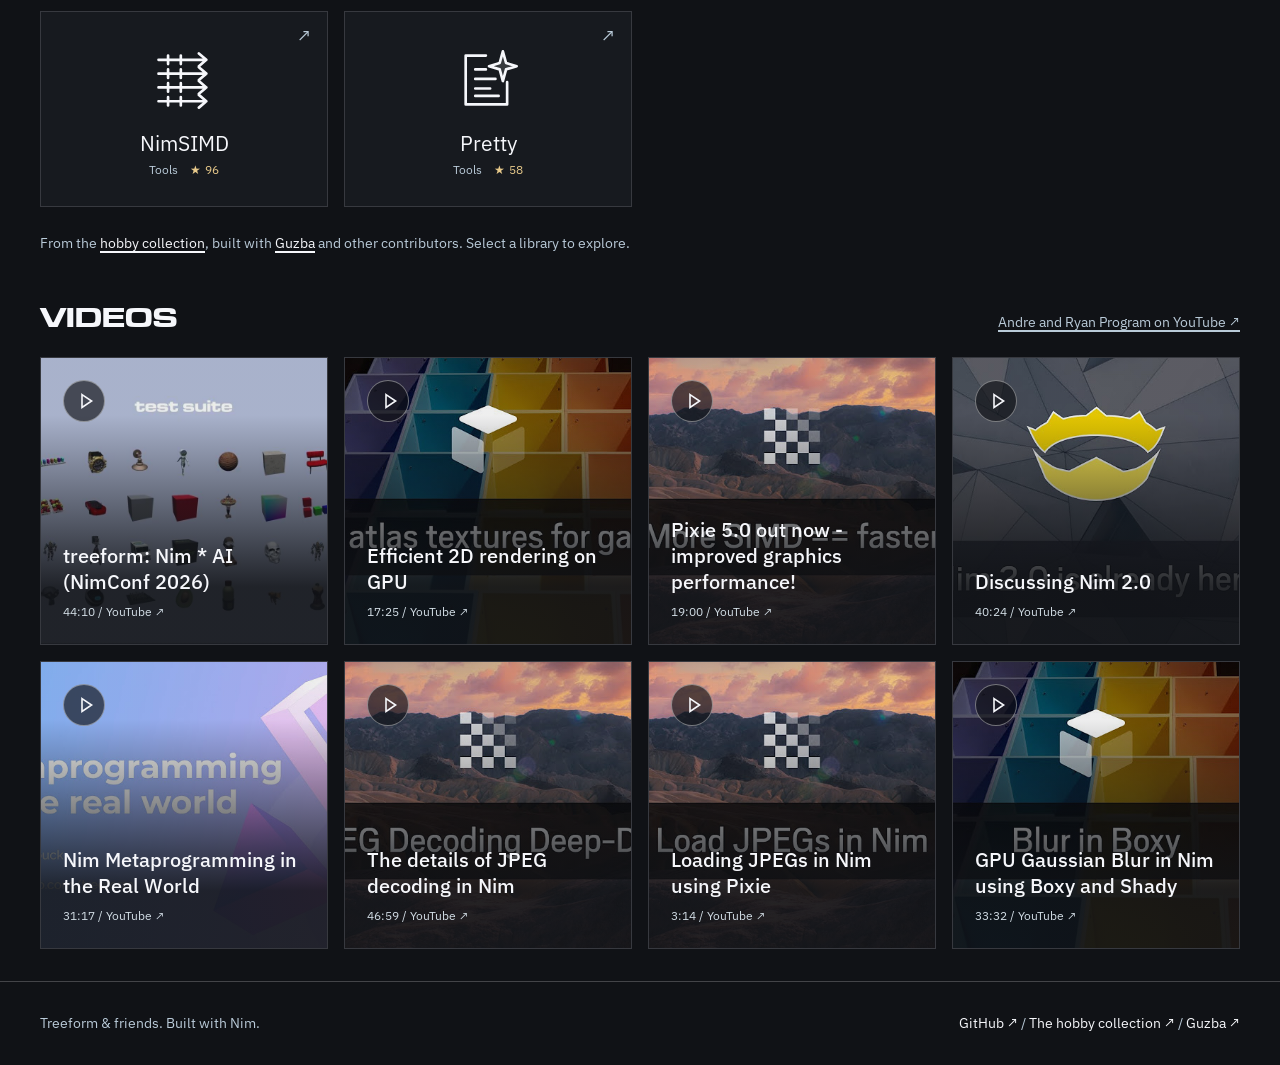
==== commit 8abe6ebf: "fill library banners without black bars" ====
--- a/index.html
+++ b/index.html
@@ -138,7 +138,7 @@
             <article class="project-with-art project" data-category="interfaces" data-search="Cross-platform native interfaces that can load designs directly from Figma. treeform fidget2">
               <a class="project-link" href="https://github.com/treeform/fidget2" title="Cross-platform native interfaces that can load designs directly from Figma." aria-describedby="fidget2-description">
                 <span class="tile-arrow" aria-hidden="true">↗</span>
-                <img class="project-art project-art-cover" src="assets/libraries/fidget2.png" alt="" width="1620" height="515" loading="lazy" decoding="async">
+                <img class="project-art" src="assets/libraries/fidget2.png" alt="" width="1620" height="515" loading="lazy" decoding="async">
                 <h3>Fidget 2</h3>
                 <span class="project-meta">
                   <span class="project-category">Interfaces</span>
--- a/assets/styles.css
+++ b/assets/styles.css
@@ -272,13 +272,12 @@
   height: auto;
   aspect-ratio: 2 / 1;
   flex-shrink: 0;
-  object-fit: contain;
+  object-fit: cover;
   margin: 0 0 12px;
   border: 0;
   border-radius: 0;
   background: var(--black);
 }
-.project-art-cover { object-fit: cover; }
 .project.project-with-art h3 { padding-inline: 10px; }
 .project-with-art .tile-arrow {
   top: 8px;
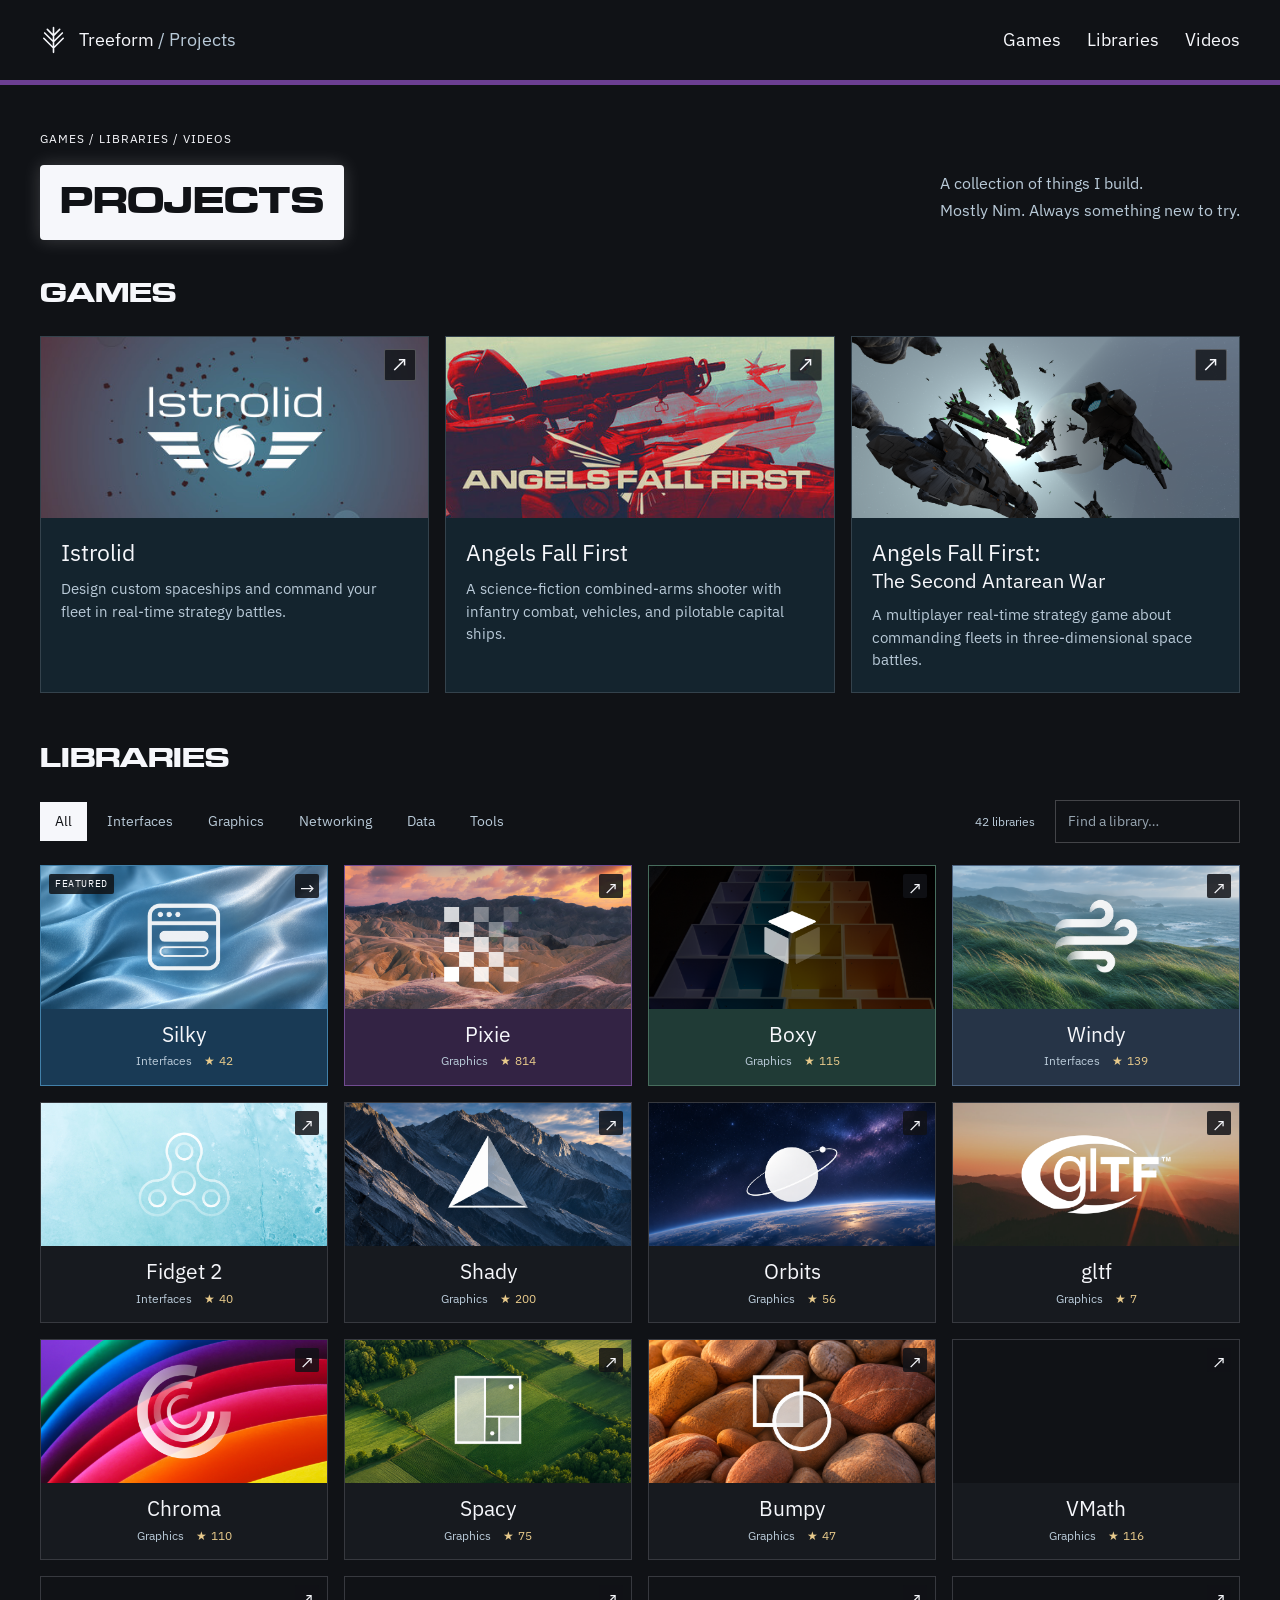
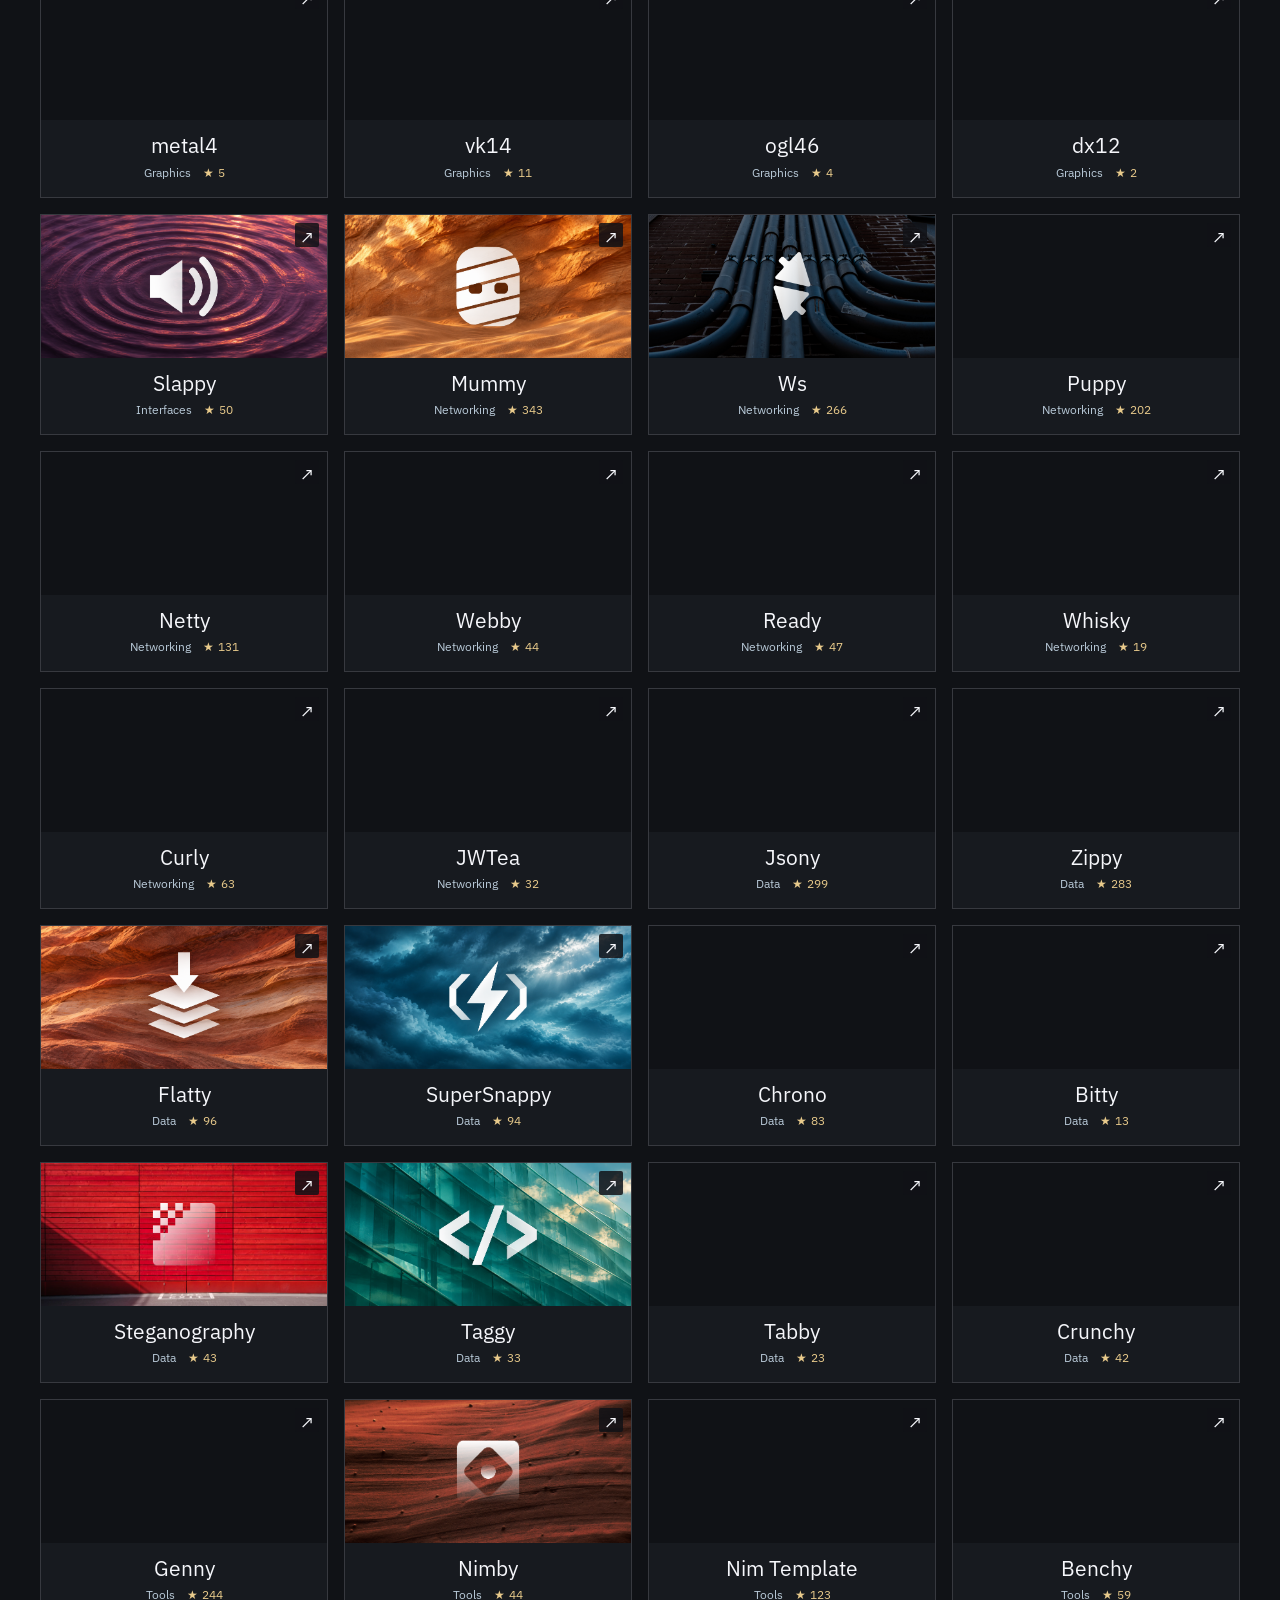
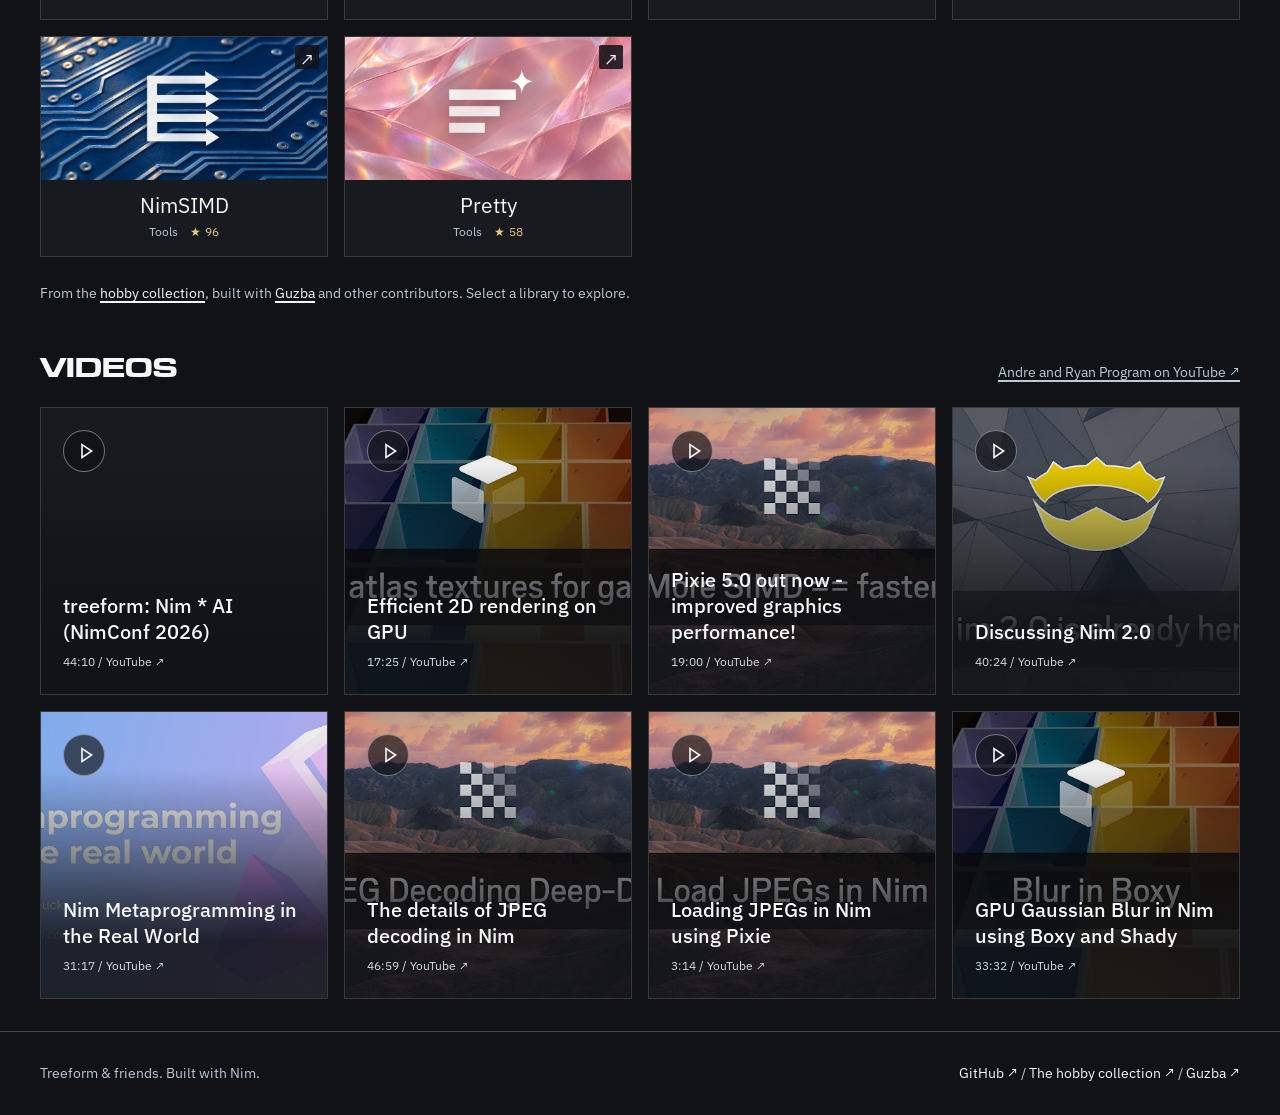
==== commit 13a25fe1: "add matching artwork for remaining libraries" ====
--- a/index.html
+++ b/index.html
@@ -87,10 +87,10 @@
             </div>
           </div>
           <div class="projects">
-            <article class="project featured-project" data-category="interfaces" data-search="A fast immediate mode GUI with an idiomatic Nim API and atlas-based rendering. treeform silky">
+            <article class="project-with-art project featured-project" data-category="interfaces" data-search="A fast immediate mode GUI with an idiomatic Nim API and atlas-based rendering. treeform silky">
               <a class="project-link" href="silky/" title="A fast immediate mode GUI with an idiomatic Nim API and atlas-based rendering." aria-describedby="silky-description">
                 <span class="tile-badge">Featured</span><span class="tile-arrow" aria-hidden="true">→</span>
-                <span class="project-icon"><svg viewBox="0 0 64 64" aria-hidden="true"><use href="assets/icons.svg#silky"/></svg></span>
+                <img class="project-art" src="assets/libraries/generated/silky.png" alt="" width="1774" height="887" loading="lazy" decoding="async">
                 <h3>Silky</h3>
                 <span class="project-meta">
                   <span class="project-category">Interfaces</span>
@@ -123,10 +123,10 @@
                 <span id="boxy-description" class="sr-only">An easy-to-use 2D GPU rendering API built on top of Pixie. By treeform.</span>
               </a>
             </article>
-            <article class="project" data-category="interfaces" data-search="Window management, input, and platform integration for native games and applications. treeform windy">
+            <article class="project-with-art project" data-category="interfaces" data-search="Window management, input, and platform integration for native games and applications. treeform windy">
               <a class="project-link" href="https://github.com/treeform/windy" title="Window management, input, and platform integration for native games and applications." aria-describedby="windy-description">
                 <span class="tile-arrow" aria-hidden="true">↗</span>
-                <span class="project-icon"><svg viewBox="0 0 64 64" aria-hidden="true"><use href="assets/icons.svg#windy"/></svg></span>
+                <img class="project-art" src="assets/libraries/generated/windy.png" alt="" width="1774" height="887" loading="lazy" decoding="async">
                 <h3>Windy</h3>
                 <span class="project-meta">
                   <span class="project-category">Interfaces</span>
@@ -147,10 +147,10 @@
                 <span id="fidget2-description" class="sr-only">Cross-platform native interfaces that can load designs directly from Figma. By treeform.</span>
               </a>
             </article>
-            <article class="project" data-category="graphics" data-search="Write GPU shaders in Nim and compile them to GPU shader languages. treeform shady">
+            <article class="project-with-art project" data-category="graphics" data-search="Write GPU shaders in Nim and compile them to GPU shader languages. treeform shady">
               <a class="project-link" href="https://github.com/treeform/shady" title="Write GPU shaders in Nim and compile them to GPU shader languages." aria-describedby="shady-description">
                 <span class="tile-arrow" aria-hidden="true">↗</span>
-                <span class="project-icon"><svg viewBox="0 0 64 64" aria-hidden="true"><use href="assets/icons.svg#shady"/></svg></span>
+                <img class="project-art" src="assets/libraries/generated/shady.png" alt="" width="1774" height="887" loading="lazy" decoding="async">
                 <h3>Shady</h3>
                 <span class="project-meta">
                   <span class="project-category">Graphics</span>
@@ -159,10 +159,10 @@
                 <span id="shady-description" class="sr-only">Write GPU shaders in Nim and compile them to GPU shader languages. By treeform.</span>
               </a>
             </article>
-            <article class="project" data-category="graphics" data-search="Orbital mechanics, astrometry, and spacecraft trajectory tools for Nim. treeform orbits">
+            <article class="project-with-art project" data-category="graphics" data-search="Orbital mechanics, astrometry, and spacecraft trajectory tools for Nim. treeform orbits">
               <a class="project-link" href="https://github.com/treeform/orbits" title="Orbital mechanics, astrometry, and spacecraft trajectory tools for Nim." aria-describedby="orbits-description">
                 <span class="tile-arrow" aria-hidden="true">↗</span>
-                <span class="project-icon"><svg viewBox="0 0 64 64" aria-hidden="true"><use href="assets/icons.svg#orbits"/></svg></span>
+                <img class="project-art" src="assets/libraries/generated/orbits.png" alt="" width="1774" height="887" loading="lazy" decoding="async">
                 <h3>Orbits</h3>
                 <span class="project-meta">
                   <span class="project-category">Graphics</span>
@@ -195,10 +195,10 @@
                 <span id="chroma-description" class="sr-only">Color types, conversions, and utilities for working with color. By treeform.</span>
               </a>
             </article>
-            <article class="project" data-category="graphics" data-search="Spatial data structures that accelerate proximity queries for games and graphics. treeform spacy">
+            <article class="project-with-art project" data-category="graphics" data-search="Spatial data structures that accelerate proximity queries for games and graphics. treeform spacy">
               <a class="project-link" href="https://github.com/treeform/spacy" title="Spatial data structures that accelerate proximity queries for games and graphics." aria-describedby="spacy-description">
                 <span class="tile-arrow" aria-hidden="true">↗</span>
-                <span class="project-icon"><svg viewBox="0 0 64 64" aria-hidden="true"><use href="assets/icons.svg#spacy"/></svg></span>
+                <img class="project-art" src="assets/libraries/generated/spacy.png" alt="" width="1774" height="887" loading="lazy" decoding="async">
                 <h3>Spacy</h3>
                 <span class="project-meta">
                   <span class="project-category">Graphics</span>
@@ -207,10 +207,10 @@
                 <span id="spacy-description" class="sr-only">Spatial data structures that accelerate proximity queries for games and graphics. By treeform.</span>
               </a>
             </article>
-            <article class="project" data-category="graphics" data-search="2D intersection tests for points, circles, rectangles, segments, and polygons. treeform bumpy">
+            <article class="project-with-art project" data-category="graphics" data-search="2D intersection tests for points, circles, rectangles, segments, and polygons. treeform bumpy">
               <a class="project-link" href="https://github.com/treeform/bumpy" title="2D intersection tests for points, circles, rectangles, segments, and polygons." aria-describedby="bumpy-description">
                 <span class="tile-arrow" aria-hidden="true">↗</span>
-                <span class="project-icon"><svg viewBox="0 0 64 64" aria-hidden="true"><use href="assets/icons.svg#bumpy"/></svg></span>
+                <img class="project-art" src="assets/libraries/generated/bumpy.png" alt="" width="1774" height="887" loading="lazy" decoding="async">
                 <h3>Bumpy</h3>
                 <span class="project-meta">
                   <span class="project-category">Graphics</span>
@@ -279,10 +279,10 @@
                 <span id="dx12-description" class="sr-only">A DirectX 12 wrapper for Nim on Windows. By treeform.</span>
               </a>
             </article>
-            <article class="project" data-category="interfaces" data-search="A 3D sound API with audio loading, positional sound, and listener controls. treeform slappy">
+            <article class="project-with-art project" data-category="interfaces" data-search="A 3D sound API with audio loading, positional sound, and listener controls. treeform slappy">
               <a class="project-link" href="https://github.com/treeform/slappy" title="A 3D sound API with audio loading, positional sound, and listener controls." aria-describedby="slappy-description">
                 <span class="tile-arrow" aria-hidden="true">↗</span>
-                <span class="project-icon"><svg viewBox="0 0 64 64" aria-hidden="true"><use href="assets/icons.svg#slappy"/></svg></span>
+                <img class="project-art" src="assets/libraries/generated/slappy.png" alt="" width="1774" height="887" loading="lazy" decoding="async">
                 <h3>Slappy</h3>
                 <span class="project-meta">
                   <span class="project-category">Interfaces</span>
@@ -291,10 +291,10 @@
                 <span id="slappy-description" class="sr-only">A 3D sound API with audio loading, positional sound, and listener controls. By treeform.</span>
               </a>
             </article>
-            <article class="project" data-category="networking" data-search="A multi-threaded HTTP and WebSocket server written entirely in Nim. guzba mummy">
+            <article class="project-with-art project" data-category="networking" data-search="A multi-threaded HTTP and WebSocket server written entirely in Nim. guzba mummy">
               <a class="project-link" href="https://github.com/guzba/mummy" title="A multi-threaded HTTP and WebSocket server written entirely in Nim." aria-describedby="mummy-description">
                 <span class="tile-arrow" aria-hidden="true">↗</span>
-                <span class="project-icon"><svg viewBox="0 0 64 64" aria-hidden="true"><use href="assets/icons.svg#mummy"/></svg></span>
+                <img class="project-art" src="assets/libraries/generated/mummy.png" alt="" width="1774" height="887" loading="lazy" decoding="async">
                 <h3>Mummy</h3>
                 <span class="project-meta">
                   <span class="project-category">Networking</span>
@@ -351,10 +351,10 @@
                 <span id="webby-description" class="sr-only">Common HTTP types and utilities for URLs, headers, and query parameters. By treeform.</span>
               </a>
             </article>
-            <article class="project" data-category="networking" data-search="A Redis client designed for multi-threaded applications. guzba ready">
+            <article class="project-with-art project" data-category="networking" data-search="A Redis client designed for multi-threaded applications. guzba ready">
               <a class="project-link" href="https://github.com/guzba/ready" title="A Redis client designed for multi-threaded applications." aria-describedby="ready-description">
                 <span class="tile-arrow" aria-hidden="true">↗</span>
-                <span class="project-icon"><svg viewBox="0 0 64 64" aria-hidden="true"><use href="assets/icons.svg#ready"/></svg></span>
+                <img class="project-art" src="assets/libraries/generated/ready.png" alt="" width="1774" height="887" loading="lazy" decoding="async">
                 <h3>Ready</h3>
                 <span class="project-meta">
                   <span class="project-category">Networking</span>
@@ -363,10 +363,10 @@
                 <span id="ready-description" class="sr-only">A Redis client designed for multi-threaded applications. By guzba.</span>
               </a>
             </article>
-            <article class="project" data-category="networking" data-search="A blocking WebSocket client for straightforward synchronous code. guzba whisky">
+            <article class="project-with-art project" data-category="networking" data-search="A blocking WebSocket client for straightforward synchronous code. guzba whisky">
               <a class="project-link" href="https://github.com/guzba/whisky" title="A blocking WebSocket client for straightforward synchronous code." aria-describedby="whisky-description">
                 <span class="tile-arrow" aria-hidden="true">↗</span>
-                <span class="project-icon"><svg viewBox="0 0 64 64" aria-hidden="true"><use href="assets/icons.svg#whisky"/></svg></span>
+                <img class="project-art" src="assets/libraries/generated/whisky.png" alt="" width="1774" height="887" loading="lazy" decoding="async">
                 <h3>Whisky</h3>
                 <span class="project-meta">
                   <span class="project-category">Networking</span>
@@ -375,10 +375,10 @@
                 <span id="whisky-description" class="sr-only">A blocking WebSocket client for straightforward synchronous code. By guzba.</span>
               </a>
             </article>
-            <article class="project" data-category="networking" data-search="Pool and reuse libcurl handles for efficient HTTP requests. guzba curly">
+            <article class="project-with-art project" data-category="networking" data-search="Pool and reuse libcurl handles for efficient HTTP requests. guzba curly">
               <a class="project-link" href="https://github.com/guzba/curly" title="Pool and reuse libcurl handles for efficient HTTP requests." aria-describedby="curly-description">
                 <span class="tile-arrow" aria-hidden="true">↗</span>
-                <span class="project-icon"><svg viewBox="0 0 64 64" aria-hidden="true"><use href="assets/icons.svg#curly"/></svg></span>
+                <img class="project-art" src="assets/libraries/generated/curly.png" alt="" width="1774" height="887" loading="lazy" decoding="async">
                 <h3>Curly</h3>
                 <span class="project-meta">
                   <span class="project-category">Networking</span>
@@ -387,10 +387,10 @@
                 <span id="curly-description" class="sr-only">Pool and reuse libcurl handles for efficient HTTP requests. By guzba.</span>
               </a>
             </article>
-            <article class="project" data-category="networking" data-search="Create JSON Web Tokens in pure Nim without an OpenSSL dependency. guzba jwtea">
+            <article class="project-with-art project" data-category="networking" data-search="Create JSON Web Tokens in pure Nim without an OpenSSL dependency. guzba jwtea">
               <a class="project-link" href="https://github.com/guzba/jwtea" title="Create JSON Web Tokens in pure Nim without an OpenSSL dependency." aria-describedby="jwtea-description">
                 <span class="tile-arrow" aria-hidden="true">↗</span>
-                <span class="project-icon"><svg viewBox="0 0 64 64" aria-hidden="true"><use href="assets/icons.svg#jwtea"/></svg></span>
+                <img class="project-art" src="assets/libraries/generated/jwtea.png" alt="" width="1774" height="887" loading="lazy" decoding="async">
                 <h3>JWTea</h3>
                 <span class="project-meta">
                   <span class="project-category">Networking</span>
@@ -399,10 +399,10 @@
                 <span id="jwtea-description" class="sr-only">Create JSON Web Tokens in pure Nim without an OpenSSL dependency. By guzba.</span>
               </a>
             </article>
-            <article class="project" data-category="data" data-search="Parse JSON directly into objects and serialize them with customizable hooks. treeform jsony">
+            <article class="project-with-art project" data-category="data" data-search="Parse JSON directly into objects and serialize them with customizable hooks. treeform jsony">
               <a class="project-link" href="https://github.com/treeform/jsony" title="Parse JSON directly into objects and serialize them with customizable hooks." aria-describedby="jsony-description">
                 <span class="tile-arrow" aria-hidden="true">↗</span>
-                <span class="project-icon"><svg viewBox="0 0 64 64" aria-hidden="true"><use href="assets/icons.svg#jsony"/></svg></span>
+                <img class="project-art" src="assets/libraries/generated/jsony.png" alt="" width="1774" height="887" loading="lazy" decoding="async">
                 <h3>Jsony</h3>
                 <span class="project-meta">
                   <span class="project-category">Data</span>
@@ -411,10 +411,10 @@
                 <span id="jsony-description" class="sr-only">Parse JSON directly into objects and serialize them with customizable hooks. By treeform.</span>
               </a>
             </article>
-            <article class="project" data-category="data" data-search="DEFLATE, ZLIB, and GZIP compression with ZIP and tar archive support. guzba zippy">
+            <article class="project-with-art project" data-category="data" data-search="DEFLATE, ZLIB, and GZIP compression with ZIP and tar archive support. guzba zippy">
               <a class="project-link" href="https://github.com/guzba/zippy" title="DEFLATE, ZLIB, and GZIP compression with ZIP and tar archive support." aria-describedby="zippy-description">
                 <span class="tile-arrow" aria-hidden="true">↗</span>
-                <span class="project-icon"><svg viewBox="0 0 64 64" aria-hidden="true"><use href="assets/icons.svg#zippy"/></svg></span>
+                <img class="project-art" src="assets/libraries/generated/zippy.png" alt="" width="1774" height="887" loading="lazy" decoding="async">
                 <h3>Zippy</h3>
                 <span class="project-meta">
                   <span class="project-category">Data</span>
@@ -423,10 +423,10 @@
                 <span id="zippy-description" class="sr-only">DEFLATE, ZLIB, and GZIP compression with ZIP and tar archive support. By guzba.</span>
               </a>
             </article>
-            <article class="project" data-category="data" data-search="Fast serialization and utilities for working with flat binary data. treeform flatty">
+            <article class="project-with-art project" data-category="data" data-search="Fast serialization and utilities for working with flat binary data. treeform flatty">
               <a class="project-link" href="https://github.com/treeform/flatty" title="Fast serialization and utilities for working with flat binary data." aria-describedby="flatty-description">
                 <span class="tile-arrow" aria-hidden="true">↗</span>
-                <span class="project-icon"><svg viewBox="0 0 64 64" aria-hidden="true"><use href="assets/icons.svg#flatty"/></svg></span>
+                <img class="project-art" src="assets/libraries/generated/flatty.png" alt="" width="1774" height="887" loading="lazy" decoding="async">
                 <h3>Flatty</h3>
                 <span class="project-meta">
                   <span class="project-category">Data</span>
@@ -435,10 +435,10 @@
                 <span id="flatty-description" class="sr-only">Fast serialization and utilities for working with flat binary data. By treeform.</span>
               </a>
             </article>
-            <article class="project" data-category="data" data-search="A small, dependency-free implementation of Snappy compression in pure Nim. guzba supersnappy">
+            <article class="project-with-art project" data-category="data" data-search="A small, dependency-free implementation of Snappy compression in pure Nim. guzba supersnappy">
               <a class="project-link" href="https://github.com/guzba/supersnappy" title="A small, dependency-free implementation of Snappy compression in pure Nim." aria-describedby="supersnappy-description">
                 <span class="tile-arrow" aria-hidden="true">↗</span>
-                <span class="project-icon"><svg viewBox="0 0 64 64" aria-hidden="true"><use href="assets/icons.svg#supersnappy"/></svg></span>
+                <img class="project-art" src="assets/libraries/generated/supersnappy.png" alt="" width="1774" height="887" loading="lazy" decoding="async">
                 <h3>SuperSnappy</h3>
                 <span class="project-meta">
                   <span class="project-category">Data</span>
@@ -459,10 +459,10 @@
                 <span id="chrono-description" class="sr-only">Timestamps, calendars, and time zones for Nim. By treeform.</span>
               </a>
             </article>
-            <article class="project" data-category="data" data-search="Compact one- and two-dimensional bit arrays and operations. treeform bitty">
+            <article class="project-with-art project" data-category="data" data-search="Compact one- and two-dimensional bit arrays and operations. treeform bitty">
               <a class="project-link" href="https://github.com/treeform/bitty" title="Compact one- and two-dimensional bit arrays and operations." aria-describedby="bitty-description">
                 <span class="tile-arrow" aria-hidden="true">↗</span>
-                <span class="project-icon"><svg viewBox="0 0 64 64" aria-hidden="true"><use href="assets/icons.svg#bitty"/></svg></span>
+                <img class="project-art" src="assets/libraries/generated/bitty.png" alt="" width="1774" height="887" loading="lazy" decoding="async">
                 <h3>Bitty</h3>
                 <span class="project-meta">
                   <span class="project-category">Data</span>
@@ -483,10 +483,10 @@
                 <span id="steganography-description" class="sr-only">Encode and decode hidden data inside images. By treeform.</span>
               </a>
             </article>
-            <article class="project" data-category="data" data-search="Parse and serialize HTML and XML, and generate static HTML and CSS. treeform taggy">
+            <article class="project-with-art project" data-category="data" data-search="Parse and serialize HTML and XML, and generate static HTML and CSS. treeform taggy">
               <a class="project-link" href="https://github.com/treeform/taggy" title="Parse and serialize HTML and XML, and generate static HTML and CSS." aria-describedby="taggy-description">
                 <span class="tile-arrow" aria-hidden="true">↗</span>
-                <span class="project-icon"><svg viewBox="0 0 64 64" aria-hidden="true"><use href="assets/icons.svg#taggy"/></svg></span>
+                <img class="project-art" src="assets/libraries/generated/taggy.png" alt="" width="1774" height="887" loading="lazy" decoding="async">
                 <h3>Taggy</h3>
                 <span class="project-meta">
                   <span class="project-category">Data</span>
@@ -495,10 +495,10 @@
                 <span id="taggy-description" class="sr-only">Parse and serialize HTML and XML, and generate static HTML and CSS. By treeform.</span>
               </a>
             </article>
-            <article class="project" data-category="data" data-search="Parse CSV and TSV directly into Nim objects with customizable hooks. treeform tabby">
+            <article class="project-with-art project" data-category="data" data-search="Parse CSV and TSV directly into Nim objects with customizable hooks. treeform tabby">
               <a class="project-link" href="https://github.com/treeform/tabby" title="Parse CSV and TSV directly into Nim objects with customizable hooks." aria-describedby="tabby-description">
                 <span class="tile-arrow" aria-hidden="true">↗</span>
-                <span class="project-icon"><svg viewBox="0 0 64 64" aria-hidden="true"><use href="assets/icons.svg#tabby"/></svg></span>
+                <img class="project-art" src="assets/libraries/generated/tabby.png" alt="" width="1774" height="887" loading="lazy" decoding="async">
                 <h3>Tabby</h3>
                 <span class="project-meta">
                   <span class="project-category">Data</span>
@@ -507,10 +507,10 @@
                 <span id="tabby-description" class="sr-only">Parse CSV and TSV directly into Nim objects with customizable hooks. By treeform.</span>
               </a>
             </article>
-            <article class="project" data-category="data" data-search="Pure Nim hashes and integrity checks, including SHA-256, CRC, and Adler-32. guzba crunchy">
+            <article class="project-with-art project" data-category="data" data-search="Pure Nim hashes and integrity checks, including SHA-256, CRC, and Adler-32. guzba crunchy">
               <a class="project-link" href="https://github.com/guzba/crunchy" title="Pure Nim hashes and integrity checks, including SHA-256, CRC, and Adler-32." aria-describedby="crunchy-description">
                 <span class="tile-arrow" aria-hidden="true">↗</span>
-                <span class="project-icon"><svg viewBox="0 0 64 64" aria-hidden="true"><use href="assets/icons.svg#crunchy"/></svg></span>
+                <img class="project-art" src="assets/libraries/generated/crunchy.png" alt="" width="1774" height="887" loading="lazy" decoding="async">
                 <h3>Crunchy</h3>
                 <span class="project-meta">
                   <span class="project-category">Data</span>
@@ -543,10 +543,10 @@
                 <span id="nimby-description" class="sr-only">An unofficial Nim package manager and installer with workspace and lockfile support. By treeform.</span>
               </a>
             </article>
-            <article class="project" data-category="tools" data-search="A starting point for a new Nim library or project. treeform nimtemplate">
+            <article class="project-with-art project" data-category="tools" data-search="A starting point for a new Nim library or project. treeform nimtemplate">
               <a class="project-link" href="https://github.com/treeform/nimtemplate" title="A starting point for a new Nim library or project." aria-describedby="nimtemplate-description">
                 <span class="tile-arrow" aria-hidden="true">↗</span>
-                <span class="project-icon"><svg viewBox="0 0 64 64" aria-hidden="true"><use href="assets/icons.svg#nimtemplate"/></svg></span>
+                <img class="project-art" src="assets/libraries/generated/nimtemplate.png" alt="" width="1774" height="887" loading="lazy" decoding="async">
                 <h3>Nim Template</h3>
                 <span class="project-meta">
                   <span class="project-category">Tools</span>
@@ -555,10 +555,10 @@
                 <span id="nimtemplate-description" class="sr-only">A starting point for a new Nim library or project. By treeform.</span>
               </a>
             </article>
-            <article class="project" data-category="tools" data-search="Simple benchmarking tools to measure the performance of your code. treeform benchy">
+            <article class="project-with-art project" data-category="tools" data-search="Simple benchmarking tools to measure the performance of your code. treeform benchy">
               <a class="project-link" href="https://github.com/treeform/benchy" title="Simple benchmarking tools to measure the performance of your code." aria-describedby="benchy-description">
                 <span class="tile-arrow" aria-hidden="true">↗</span>
-                <span class="project-icon"><svg viewBox="0 0 64 64" aria-hidden="true"><use href="assets/icons.svg#benchy"/></svg></span>
+                <img class="project-art" src="assets/libraries/generated/benchy.png" alt="" width="1774" height="887" loading="lazy" decoding="async">
                 <h3>Benchy</h3>
                 <span class="project-meta">
                   <span class="project-category">Tools</span>
@@ -567,10 +567,10 @@
                 <span id="benchy-description" class="sr-only">Simple benchmarking tools to measure the performance of your code. By treeform.</span>
               </a>
             </article>
-            <article class="project" data-category="tools" data-search="Convenient bindings for SIMD instructions. guzba nimsimd">
+            <article class="project-with-art project" data-category="tools" data-search="Convenient bindings for SIMD instructions. guzba nimsimd">
               <a class="project-link" href="https://github.com/guzba/nimsimd" title="Convenient bindings for SIMD instructions." aria-describedby="nimsimd-description">
                 <span class="tile-arrow" aria-hidden="true">↗</span>
-                <span class="project-icon"><svg viewBox="0 0 64 64" aria-hidden="true"><use href="assets/icons.svg#nimsimd"/></svg></span>
+                <img class="project-art" src="assets/libraries/generated/nimsimd.png" alt="" width="1774" height="887" loading="lazy" decoding="async">
                 <h3>NimSIMD</h3>
                 <span class="project-meta">
                   <span class="project-category">Tools</span>
@@ -579,10 +579,10 @@
                 <span id="nimsimd-description" class="sr-only">Convenient bindings for SIMD instructions. By guzba.</span>
               </a>
             </article>
-            <article class="project" data-category="tools" data-search="Print Nim objects with readable formatting and syntax highlighting. treeform pretty">
+            <article class="project-with-art project" data-category="tools" data-search="Print Nim objects with readable formatting and syntax highlighting. treeform pretty">
               <a class="project-link" href="https://github.com/treeform/pretty" title="Print Nim objects with readable formatting and syntax highlighting." aria-describedby="pretty-description">
                 <span class="tile-arrow" aria-hidden="true">↗</span>
-                <span class="project-icon"><svg viewBox="0 0 64 64" aria-hidden="true"><use href="assets/icons.svg#pretty"/></svg></span>
+                <img class="project-art" src="assets/libraries/generated/pretty.png" alt="" width="1774" height="887" loading="lazy" decoding="async">
                 <h3>Pretty</h3>
                 <span class="project-meta">
                   <span class="project-category">Tools</span>
--- a/assets/styles.css
+++ b/assets/styles.css
@@ -244,10 +244,10 @@
   display: flex;
   flex-direction: column;
   align-items: center;
-  justify-content: center;
+  justify-content: flex-start;
   min-height: 196px;
   height: 100%;
-  padding: 30px 12px 22px;
+  padding: 0 0 14px;
   background: var(--blackish);
   border: 1px solid #f6f7fb24;
   text-align: center;
@@ -260,12 +260,15 @@
 .project:nth-child(3) .project-link { background: #203b36; border-color: #476d5d; }
 .project:nth-child(4) .project-link { background: #263447; border-color: #4c6380; }
 .project:nth-child(-n+4) .project-link:hover { border-color: var(--white); }
-.project-icon { display: block; width: 68px; height: 68px; margin-bottom: 16px; }
-.project-icon svg { display: block; width: 100%; height: 100%; margin: 0; color: var(--white); }
-.project-with-art .project-link {
-  justify-content: flex-start;
-  padding: 0 0 14px;
-}
+.project-icon {
+  display: grid;
+  place-items: center;
+  width: 100%;
+  aspect-ratio: 2 / 1;
+  flex-shrink: 0;
+  margin: 0 0 12px;
+}
+.project-icon svg { display: block; width: 68px; height: 68px; margin: 0; color: var(--white); }
 .project-art {
   display: block;
   width: 100%;
@@ -278,7 +281,6 @@
   border-radius: 0;
   background: var(--black);
 }
-.project.project-with-art h3 { padding-inline: 10px; }
 .project-with-art .tile-arrow {
   top: 8px;
   right: 8px;
@@ -300,8 +302,8 @@
 }
 .project h3 {
   display: block;
-  margin: 0 0 3px;
-  padding: 0;
+  margin: auto 0 3px;
+  padding: 0 10px;
   width: auto;
   color: var(--white);
   font: 400 21px/1.3 "IBM Plex Sans", Arial, sans-serif;
@@ -462,7 +464,7 @@
   .game-copy h3 { font-size: 23px; }
   .game-copy h3 span { font-size: 18px; }
   .project-link { min-height: 180px; }
-  .project-icon { width: 60px; height: 60px; margin-bottom: 13px; }
+  .project-icon svg { width: 60px; height: 60px; }
   .project h3 { font-size: 19px; }
   .filter { padding: 8px 11px; font-size: 13px; }
   .search { width: 100%; }
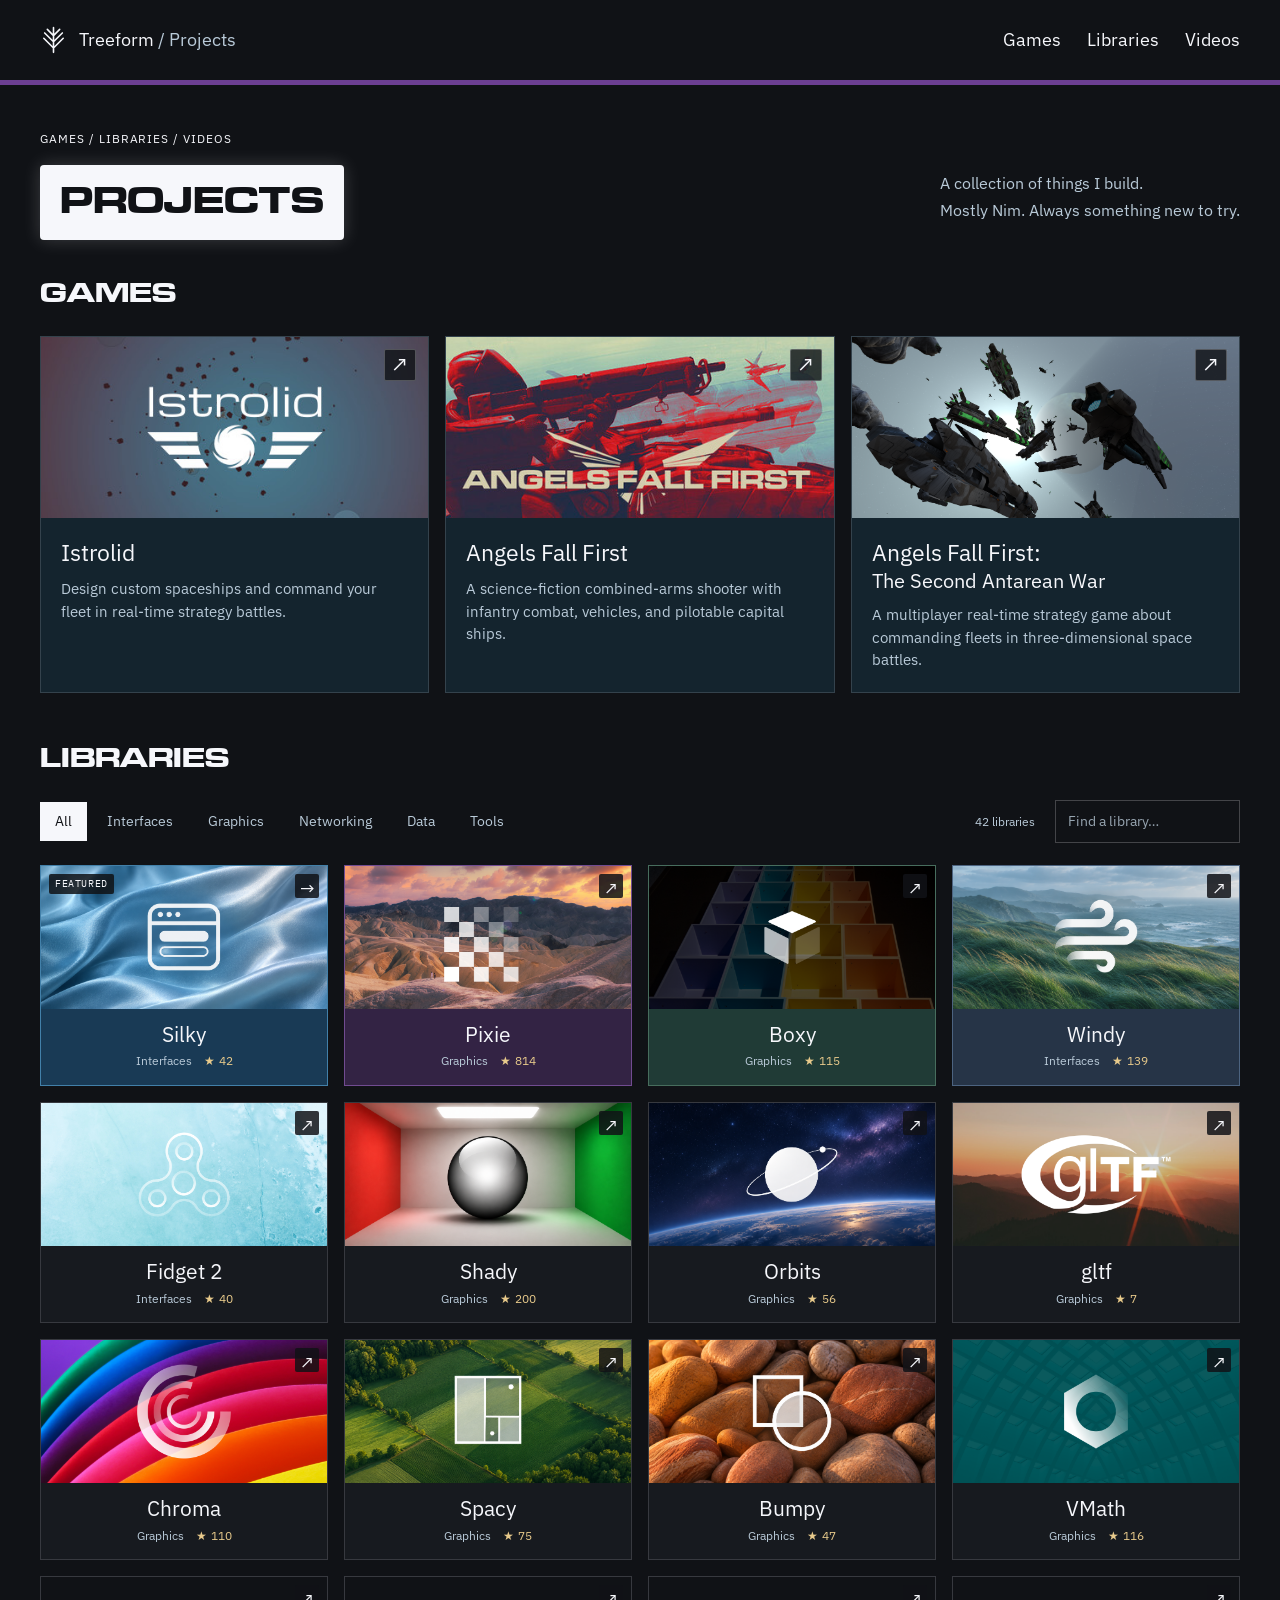
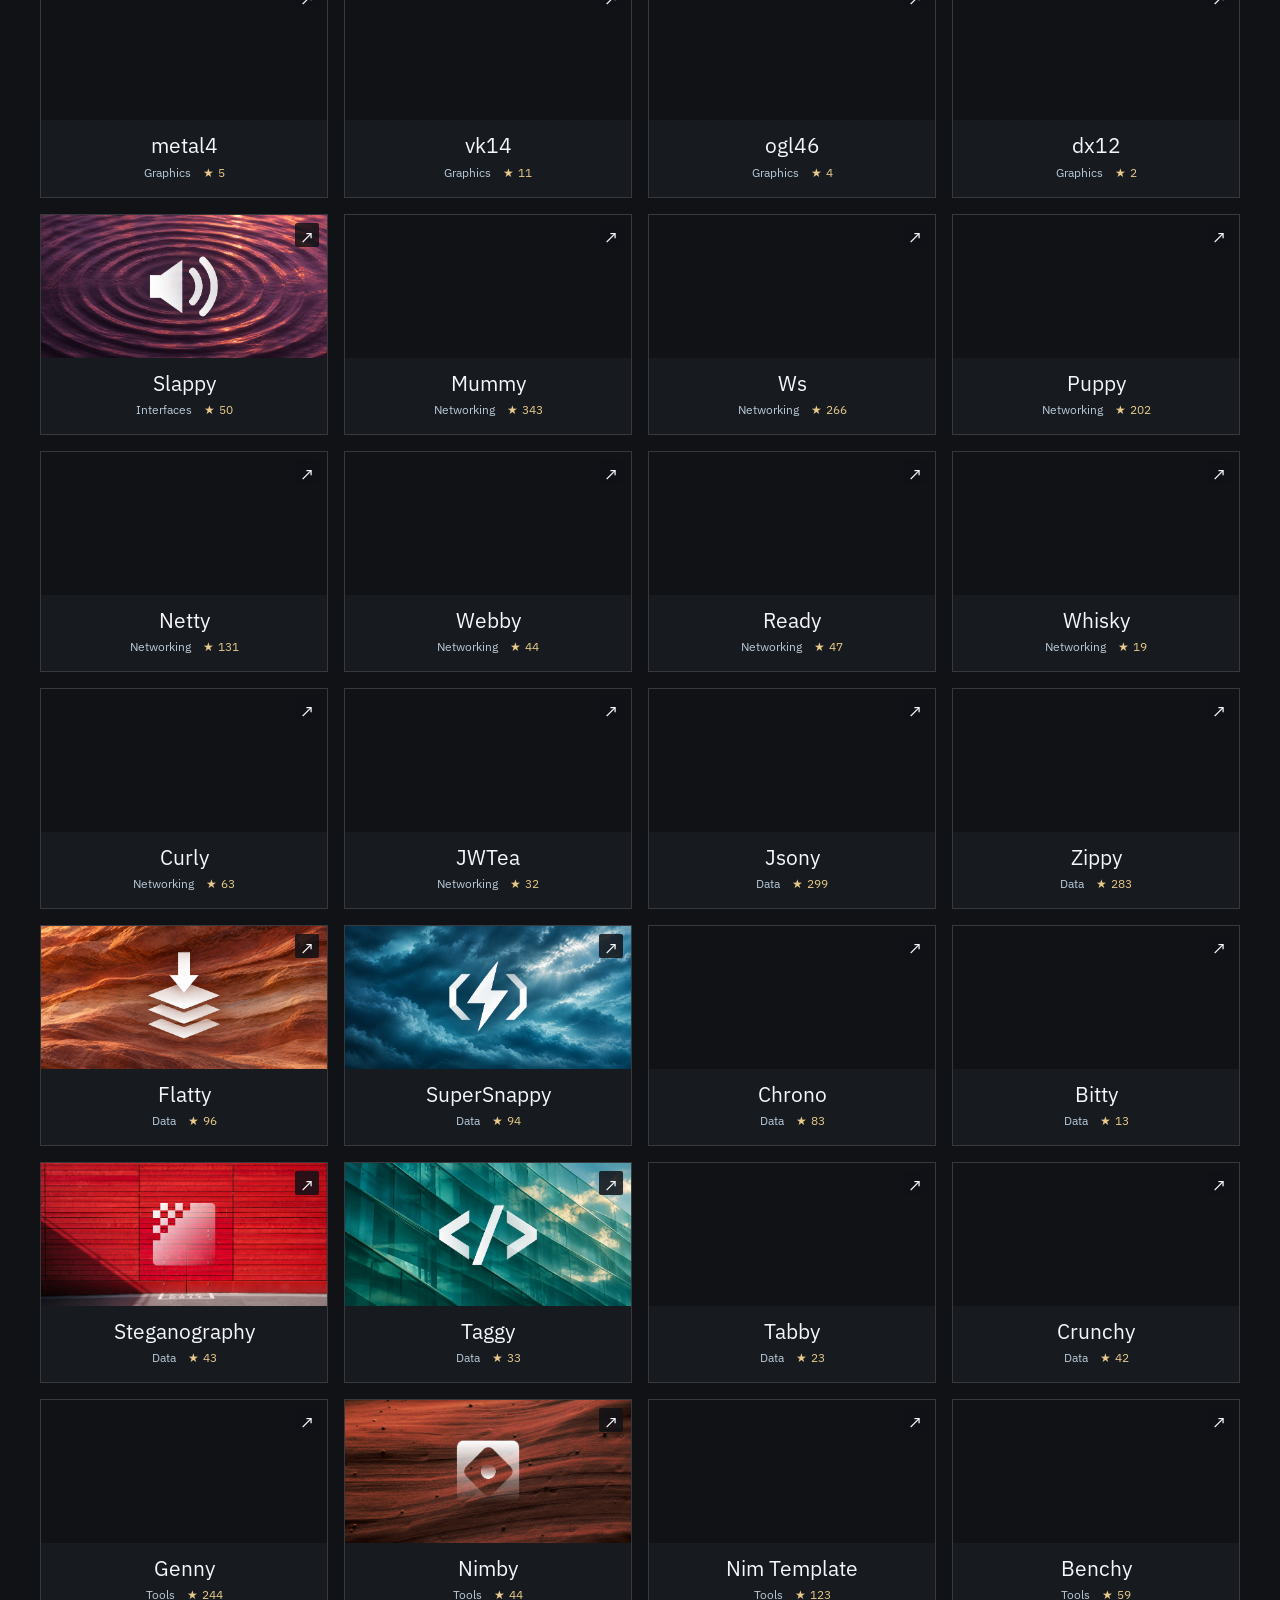
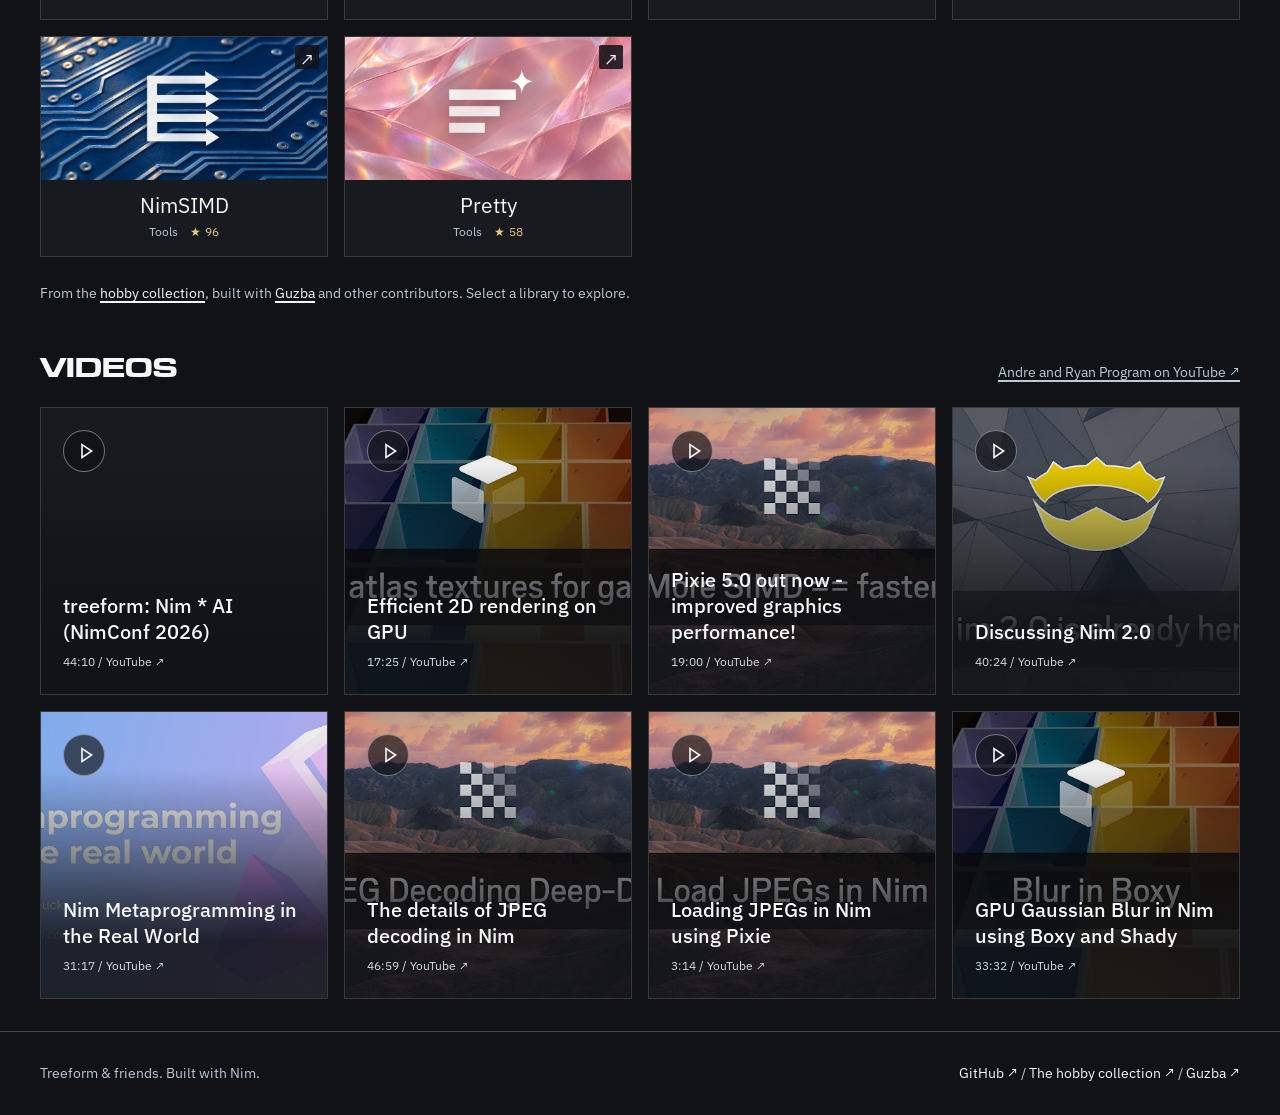
==== commit 47a2089a: "update Shady with Cornell box artwork" ====
--- a/index.html
+++ b/index.html
@@ -150,7 +150,7 @@
             <article class="project-with-art project" data-category="graphics" data-search="Write GPU shaders in Nim and compile them to GPU shader languages. treeform shady">
               <a class="project-link" href="https://github.com/treeform/shady" title="Write GPU shaders in Nim and compile them to GPU shader languages." aria-describedby="shady-description">
                 <span class="tile-arrow" aria-hidden="true">↗</span>
-                <img class="project-art" src="assets/libraries/generated/shady.png" alt="" width="1774" height="887" loading="lazy" decoding="async">
+                <img class="project-art" src="assets/libraries/generated/shady.png?v=cornell" alt="" width="1774" height="887" loading="lazy" decoding="async">
                 <h3>Shady</h3>
                 <span class="project-meta">
                   <span class="project-category">Graphics</span>
